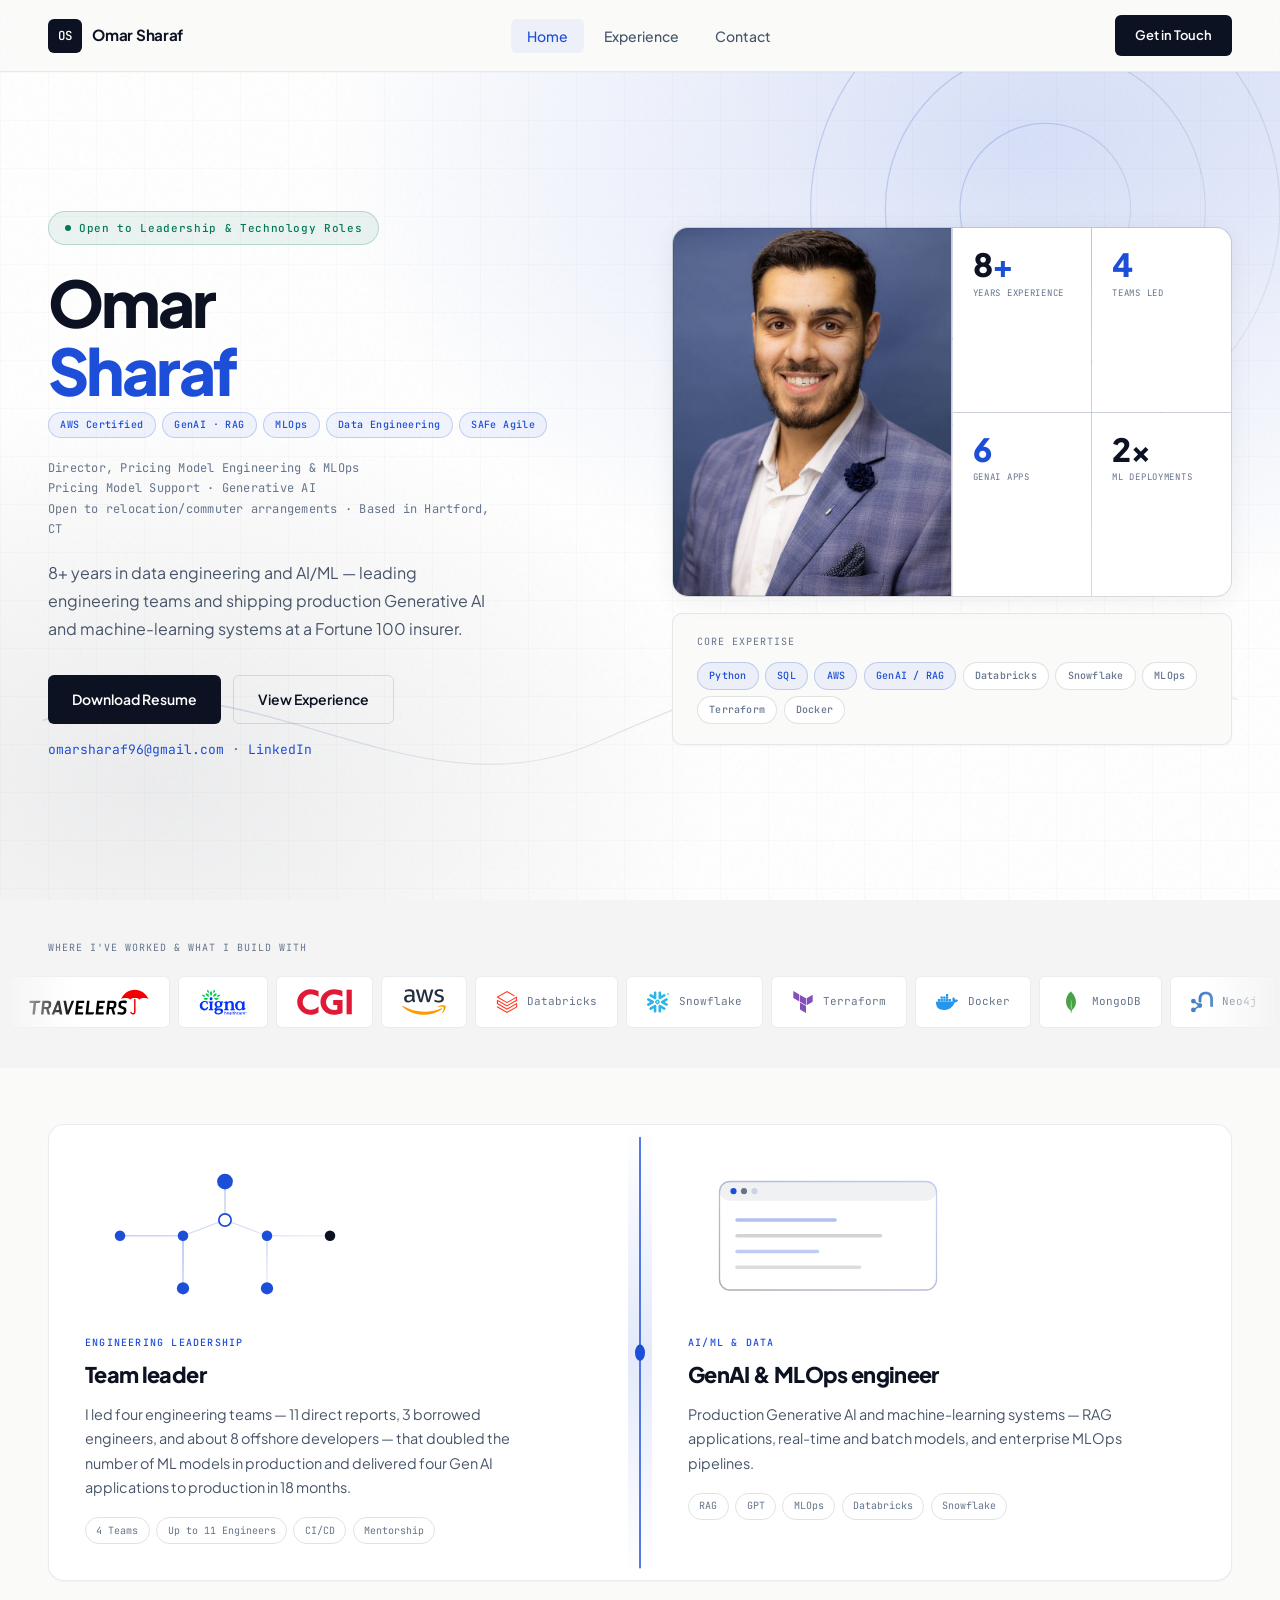
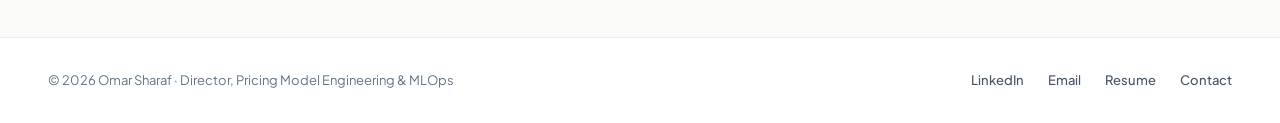
==== index.html @ 2c504b5e "Remove Projects page and Contact availability section Drops projects.html, its nav links, the home p" ====
<!DOCTYPE html>
<html lang="en">
<head>
<meta charset="UTF-8">
<meta name="viewport" content="width=device-width, initial-scale=1.0">
<title>Omar Sharaf | Director, Pricing Model Engineering &amp; MLOps</title>
<meta name="description" content="Omar Sharaf — Director of Pricing Model Engineering &amp; MLOps at a Fortune 100 insurer, taking actuarial and data science models into governed production, plus Generative AI.">
<meta name="author" content="Omar Sharaf">
<meta name="robots" content="index, follow">
<link rel="canonical" href="https://omarsharaf.com/">
<meta property="og:type" content="website">
<meta property="og:url" content="https://omarsharaf.com/">
<meta property="og:title" content="Omar Sharaf | Director, Pricing Model Engineering &amp; MLOps">
<meta property="og:description" content="Years in data engineering and AI/ML — leading teams and shipping production Generative AI and ML systems at a Fortune 100 insurer.">
<meta property="og:image" content="https://omarsharaf.com/assets/headshot.jpg">
<meta property="og:image:alt" content="Omar Sharaf">
<meta name="twitter:card" content="summary_large_image">
<meta name="twitter:image" content="https://omarsharaf.com/assets/headshot.jpg">
<meta name="theme-color" content="#1d4ed8">
<link rel="icon" href="data:image/svg+xml,%3Csvg xmlns=%27http://www.w3.org/2000/svg%27 viewBox=%270 0 64 64%27%3E%3Crect width=%2764%27 height=%2764%27 rx=%2714%27 fill=%27%230c1222%27/%3E%3Ctext x=%2732%27 y=%2742%27 font-family=%27Arial%27 font-size=%2726%27 font-weight=%27700%27 fill=%27white%27 text-anchor=%27middle%27%3EOS%3C/text%3E%3C/svg%3E">
<link rel="stylesheet" href="style.css">
</head>
<body class="home-page">
<a href="#main-content" class="skip-link">Skip to main content</a>

<div class="nav-backdrop" id="nav-backdrop" aria-hidden="true"></div>
<nav id="site-nav">
  <a href="index.html" class="nav-logo">
    <span class="nav-logo-mark">OS</span>
    <span class="nav-logo-text">Omar Sharaf</span>
  </a>
  <div class="nav-drawer" id="nav-drawer" aria-hidden="true">
    <div class="nav-drawer-header">
      <span class="nav-drawer-title">Menu</span>
      <span class="nav-drawer-brand">Omar Sharaf</span>
    </div>
    <ul class="nav-links" id="nav-links">
      <li><a href="index.html">Home</a></li>
      <li><a href="experience.html">Experience</a></li>
      <li><a href="contact.html">Contact</a></li>
    </ul>
    <div class="nav-drawer-footer">
      <a href="contact.html" class="btn btn-dark nav-drawer-cta">Get in Touch</a>
      <span class="nav-drawer-status">Open to leadership &amp; technology roles</span>
    </div>
  </div>
  <div class="nav-actions">
    <a href="contact.html" class="nav-cta">Get in Touch</a>
    <button type="button" class="nav-toggle" id="nav-toggle" aria-label="Open menu" aria-expanded="false" aria-controls="nav-drawer">
      <span></span><span></span><span></span>
    </button>
  </div>
</nav>

<main id="main-content">
<div class="page">

  <section class="hero">
    <svg class="hero-mesh" viewBox="0 0 1200 800" preserveAspectRatio="xMidYMid slice" aria-hidden="true">
      <defs>
        <radialGradient id="meshA" cx="80%" cy="10%" r="55%">
          <stop offset="0%" stop-color="#1d4ed8" stop-opacity="0.16"/>
          <stop offset="100%" stop-color="#1d4ed8" stop-opacity="0"/>
        </radialGradient>
        <radialGradient id="meshB" cx="12%" cy="85%" r="45%">
          <stop offset="0%" stop-color="#0c1222" stop-opacity="0.08"/>
          <stop offset="100%" stop-color="#0c1222" stop-opacity="0"/>
        </radialGradient>
        <linearGradient id="meshStroke" x1="0" y1="0" x2="1" y2="1">
          <stop offset="0%" stop-color="#1d4ed8" stop-opacity="0.22"/>
          <stop offset="100%" stop-color="#0c1222" stop-opacity="0.04"/>
        </linearGradient>
      </defs>
      <rect width="1200" height="800" fill="url(#meshA)"/>
      <rect width="1200" height="800" fill="url(#meshB)"/>
      <g fill="none" stroke="url(#meshStroke)" stroke-width="1.2">
        <ellipse cx="980" cy="140" rx="220" ry="220"/>
        <ellipse cx="980" cy="140" rx="150" ry="150"/>
        <ellipse cx="980" cy="140" rx="80" ry="80"/>
        <path d="M40 620 C 220 540, 380 720, 560 640 S 860 520, 1160 600"/>
      </g>
    </svg>
    <div class="hero-grain" aria-hidden="true"></div>

    <div class="hero-content">
      <div class="status-pill">
        <span class="status-dot" aria-hidden="true"></span>
        Open to Leadership &amp; Technology Roles
      </div>
      <h1>Omar<span class="name-accent">Sharaf</span></h1>
      <div class="hero-certs">
        <span class="cpill">AWS Certified</span>
        <span class="cpill">GenAI · RAG</span>
        <span class="cpill">MLOps</span>
        <span class="cpill">Data Engineering</span>
        <span class="cpill">SAFe Agile</span>
      </div>
      <p class="hero-role">
        Director, Pricing Model Engineering &amp; MLOps<br>
        Pricing Model Support · Generative AI<br>
        Open to relocation/commuter arrangements · Based in Hartford, CT
      </p>
      <p class="hero-bio">
        <span data-years-since="2018-06">8</span>+ years in data engineering and AI/ML — leading engineering teams and shipping production
        Generative AI and machine-learning systems at a Fortune&nbsp;100 insurer.
      </p>
      <div class="hero-actions">
        <a href="assets/Omar-Sharaf-Resume.pdf" class="btn btn-dark" download>Download Resume</a>
        <a href="experience.html" class="btn btn-outline">View Experience</a>
      </div>
      <p class="hero-contact">
        <a href="mailto:omarsharaf96@gmail.com">omarsharaf96@gmail.com</a>
        <span aria-hidden="true">·</span>
        <a href="https://www.linkedin.com/in/omarsharaf96/" target="_blank" rel="noopener">LinkedIn</a>
      </p>
    </div>

    <div class="hero-visual">
      <div class="hero-stats">
        <div class="hero-photo-frame" id="hero-photo-frame">
          <div class="hero-photo">
            <img class="hero-photo-img" src="assets/headshot.jpg" alt="Omar Sharaf" width="900" height="947" fetchpriority="high">
          </div>
        </div>
        <div class="stat-mini-grid">
          <div class="stat-box"><div class="stat-num" data-count="8" data-suffix="+" data-years-since="2018-06">8<span class="plus">+</span></div><div class="stat-label">Years Experience</div></div>
          <div class="stat-box"><div class="stat-num accent" data-count="4">4</div><div class="stat-label">Teams Led</div></div>
          <div class="stat-box"><div class="stat-num accent" data-count="6">6</div><div class="stat-label">GenAI Apps</div></div>
          <div class="stat-box"><div class="stat-num">2×</div><div class="stat-label">ML Deployments</div></div>
        </div>
      </div>
      <div class="expertise-card">
        <div class="label">Core Expertise</div>
        <div class="tags">
          <span class="tag hi">Python</span><span class="tag hi">SQL</span><span class="tag hi">AWS</span>
          <span class="tag hi">GenAI / RAG</span><span class="tag">Databricks</span><span class="tag">Snowflake</span>
          <span class="tag">MLOps</span><span class="tag">Terraform</span><span class="tag">Docker</span>
        </div>
      </div>
    </div>
  </section>

  <section class="alt co-strip-section">
    <div class="co-strip-label">Where I've worked &amp; what I build with</div>
    <div class="co-marquee" aria-label="Companies and technologies">
      <div class="co-marquee-track">
        <div class="co-strip-item"><img class="co-img wide" src="assets/logos/travelers.svg" alt="Travelers" loading="lazy"></div>
        <div class="co-strip-item"><img class="co-img wide" src="assets/logos/cigna.svg" alt="Cigna" loading="lazy"></div>
        <div class="co-strip-item"><img class="co-img wide" src="assets/logos/cgi.svg" alt="CGI" loading="lazy"></div>
        <div class="co-strip-item"><img class="co-img wide" src="assets/logos/aws.svg" alt="AWS" loading="lazy"></div>
        <div class="co-strip-item"><img class="co-img" src="assets/logos/databricks.svg" alt="Databricks" loading="lazy"><span>Databricks</span></div>
        <div class="co-strip-item"><img class="co-img" src="assets/logos/snowflake.svg" alt="Snowflake" loading="lazy"><span>Snowflake</span></div>
        <div class="co-strip-item"><img class="co-img" src="assets/logos/terraform.svg" alt="Terraform" loading="lazy"><span>Terraform</span></div>
        <div class="co-strip-item"><img class="co-img" src="assets/logos/docker.svg" alt="Docker" loading="lazy"><span>Docker</span></div>
        <div class="co-strip-item"><img class="co-img" src="assets/logos/mongodb.svg" alt="MongoDB" loading="lazy"><span>MongoDB</span></div>
        <div class="co-strip-item"><img class="co-img" src="assets/logos/neo4j.svg" alt="Neo4j" loading="lazy"><span>Neo4j</span></div>
        <div class="co-strip-item"><img class="co-img wide" src="assets/logos/tableau.png" alt="Tableau" loading="lazy"></div>
        <div class="co-strip-item"><img class="co-img wide" src="assets/logos/teradata.svg" alt="Teradata Vantage" loading="lazy"></div>
        <div class="co-strip-item"><img class="co-img" src="assets/logos/claude.svg" alt="" loading="lazy"><span>Claude</span></div>
        <div class="co-strip-item"><img class="co-img" src="assets/logos/openai.svg" alt="" loading="lazy"><span>OpenAI</span></div>
        <div class="co-strip-item"><img class="co-img wide" src="assets/logos/uconn.svg" alt="University of Connecticut" loading="lazy"></div>
        <div class="co-strip-item"><img class="co-img wide" src="assets/logos/ccsu.svg" alt="Central Connecticut State University" loading="lazy"></div>
        <div class="co-strip-item" aria-hidden="true"><img class="co-img wide" src="assets/logos/travelers.svg" alt="" loading="lazy"></div>
        <div class="co-strip-item" aria-hidden="true"><img class="co-img wide" src="assets/logos/cigna.svg" alt="" loading="lazy"></div>
        <div class="co-strip-item" aria-hidden="true"><img class="co-img wide" src="assets/logos/cgi.svg" alt="" loading="lazy"></div>
        <div class="co-strip-item" aria-hidden="true"><img class="co-img wide" src="assets/logos/aws.svg" alt="" loading="lazy"></div>
        <div class="co-strip-item" aria-hidden="true"><img class="co-img" src="assets/logos/databricks.svg" alt="" loading="lazy"><span>Databricks</span></div>
        <div class="co-strip-item" aria-hidden="true"><img class="co-img" src="assets/logos/snowflake.svg" alt="" loading="lazy"><span>Snowflake</span></div>
        <div class="co-strip-item" aria-hidden="true"><img class="co-img" src="assets/logos/terraform.svg" alt="" loading="lazy"><span>Terraform</span></div>
        <div class="co-strip-item" aria-hidden="true"><img class="co-img" src="assets/logos/docker.svg" alt="" loading="lazy"><span>Docker</span></div>
        <div class="co-strip-item" aria-hidden="true"><img class="co-img" src="assets/logos/mongodb.svg" alt="" loading="lazy"><span>MongoDB</span></div>
        <div class="co-strip-item" aria-hidden="true"><img class="co-img" src="assets/logos/neo4j.svg" alt="" loading="lazy"><span>Neo4j</span></div>
        <div class="co-strip-item" aria-hidden="true"><img class="co-img wide" src="assets/logos/tableau.png" alt="" loading="lazy"></div>
        <div class="co-strip-item" aria-hidden="true"><img class="co-img wide" src="assets/logos/teradata.svg" alt="" loading="lazy"></div>
        <div class="co-strip-item" aria-hidden="true"><img class="co-img" src="assets/logos/claude.svg" alt="" loading="lazy"><span>Claude</span></div>
        <div class="co-strip-item" aria-hidden="true"><img class="co-img" src="assets/logos/openai.svg" alt="" loading="lazy"><span>OpenAI</span></div>
        <div class="co-strip-item" aria-hidden="true"><img class="co-img wide" src="assets/logos/uconn.svg" alt="" loading="lazy"></div>
        <div class="co-strip-item" aria-hidden="true"><img class="co-img wide" src="assets/logos/ccsu.svg" alt="" loading="lazy"></div>
      </div>
    </div>
  </section>

  <section class="identity-section">
    <div class="identity-split reveal">
      <article class="identity-pane">
        <svg class="identity-art" viewBox="0 0 320 180" aria-hidden="true">
          <defs>
            <linearGradient id="leadGrad" x1="0" y1="0" x2="1" y2="1">
              <stop offset="0%" stop-color="#1d4ed8" stop-opacity="0.45"/>
              <stop offset="100%" stop-color="#1d4ed8" stop-opacity="0.08"/>
            </linearGradient>
          </defs>
          <g fill="none" stroke="url(#leadGrad)" stroke-width="1.5">
            <path class="draw-path" d="M160 28 V72 M40 90 H112 M208 90 H280 M160 72 L112 90 M160 72 L208 90"/>
          </g>
          <circle cx="160" cy="28" r="9" fill="#1d4ed8"/>
          <circle cx="160" cy="72" r="7" fill="#fff" stroke="#1d4ed8" stroke-width="2"/>
          <circle cx="40" cy="90" r="6" fill="#1d4ed8"/>
          <circle cx="112" cy="90" r="6" fill="#1d4ed8"/>
          <circle cx="208" cy="90" r="6" fill="#1d4ed8"/>
          <circle cx="280" cy="90" r="6" fill="#0c1222"/>
          <circle cx="112" cy="150" r="7" fill="#1d4ed8"/>
          <circle cx="208" cy="150" r="7" fill="#1d4ed8"/>
          <g fill="none" stroke="url(#leadGrad)" stroke-width="1.5">
            <path class="draw-path" d="M112 90 V150 M208 90 V150"/>
          </g>
        </svg>
        <div class="identity-eyebrow">Engineering leadership</div>
        <h2 class="identity-title">Team leader</h2>
        <p class="identity-desc">I led four engineering teams — 11 direct reports, 3 borrowed engineers, and about 8 offshore developers — that doubled the number of ML models in production and delivered four Gen AI applications to production in 18 months.</p>
        <div class="identity-chips">
          <span>4 Teams</span><span>Up to 11 Engineers</span><span>CI/CD</span><span>Mentorship</span>
        </div>
      </article>
      <div class="identity-divider" aria-hidden="true">
        <svg viewBox="0 0 24 280" preserveAspectRatio="none">
          <line class="draw-path" x1="12" y1="8" x2="12" y2="272" stroke="#1d4ed8" stroke-width="1.5" stroke-linecap="round"/>
          <circle cx="12" cy="140" r="5" fill="#1d4ed8"/>
        </svg>
      </div>
      <article class="identity-pane">
        <svg class="identity-art" viewBox="0 0 320 180" aria-hidden="true">
          <defs>
            <linearGradient id="engGrad" x1="0" y1="1" x2="1" y2="0">
              <stop offset="0%" stop-color="#0c1222" stop-opacity="0.35"/>
              <stop offset="100%" stop-color="#1d4ed8" stop-opacity="0.25"/>
            </linearGradient>
          </defs>
          <rect x="36" y="28" width="248" height="124" rx="12" fill="#fff" stroke="url(#engGrad)" stroke-width="1.5"/>
          <rect x="36" y="28" width="248" height="22" rx="12" fill="rgba(12,18,34,0.06)"/>
          <circle cx="52" cy="39" r="3.5" fill="#1d4ed8"/>
          <circle cx="64" cy="39" r="3.5" fill="#64748b"/>
          <circle cx="76" cy="39" r="3.5" fill="#cbd5e1"/>
          <g class="code-lines" stroke-linecap="round">
            <line x1="56" y1="72" x2="168" y2="72" stroke="#1d4ed8" stroke-width="4" opacity="0.35"/>
            <line x1="56" y1="90" x2="220" y2="90" stroke="#0c1222" stroke-width="4" opacity="0.18"/>
            <line x1="56" y1="108" x2="148" y2="108" stroke="#1d4ed8" stroke-width="4" opacity="0.28"/>
            <line x1="56" y1="126" x2="196" y2="126" stroke="#0c1222" stroke-width="4" opacity="0.14"/>
          </g>
        </svg>
        <div class="identity-eyebrow">AI/ML &amp; data</div>
        <h2 class="identity-title">GenAI &amp; MLOps engineer</h2>
        <p class="identity-desc">Production Generative AI and machine-learning systems — RAG applications, real-time and batch models, and enterprise MLOps pipelines.</p>
        <div class="identity-chips">
          <span>RAG</span><span>GPT</span><span>MLOps</span><span>Databricks</span><span>Snowflake</span>
        </div>
      </article>
    </div>
  </section>

</div>
</main>

<footer>
  <div class="foot-copy">© 2026 Omar Sharaf · Director, Pricing Model Engineering &amp; MLOps</div>
  <div class="foot-links">
    <a href="https://www.linkedin.com/in/omarsharaf96/" target="_blank" rel="noopener">LinkedIn</a>
    <a href="mailto:omarsharaf96@gmail.com">Email</a>
    <a href="assets/Omar-Sharaf-Resume.pdf" download>Resume</a>
    <a href="contact.html">Contact</a>
  </div>
</footer>
<script src="app.js"></script>
</body>
</html>
---- style.css ----
@import url('https://fonts.googleapis.com/css2?family=Plus+Jakarta+Sans:ital,wght@0,400;0,500;0,600;0,700;0,800;1,400&family=JetBrains+Mono:wght@400;500&display=swap');

*, *::before, *::after { margin: 0; padding: 0; box-sizing: border-box; }

:root {
  --bg: #fafaf9;
  --bg-elevated: #ffffff;
  --surface: #f4f4f5;
  --surface-hover: #ececee;
  --accent: #0c1222;
  --accent-soft: #1e293b;
  --brand: #1d4ed8;
  --brand-hover: #1e40af;
  --brand-light: rgba(29, 78, 216, 0.06);
  --brand-border: rgba(29, 78, 216, 0.22);
  --green: #047857;
  --green-light: rgba(4, 120, 87, 0.08);
  --green-border: rgba(4, 120, 87, 0.22);
  --text: #0c1222;
  --text-secondary: #475569;
  --text-muted: #64748b;
  --border: rgba(12, 18, 34, 0.08);
  --border-strong: rgba(12, 18, 34, 0.12);
  --shadow-sm: 0 1px 2px rgba(12, 18, 34, 0.04);
  --shadow-md: 0 4px 24px rgba(12, 18, 34, 0.06);
  --shadow-lg: 0 12px 48px rgba(12, 18, 34, 0.08);
  --radius-sm: 6px;
  --radius-md: 10px;
  --radius-lg: 16px;
  --radius-xl: 24px;
  --nav-h: 72px;
  --container: min(1200px, 100% - 3rem);
  --F: 'Plus Jakarta Sans', system-ui, sans-serif;
  --M: 'JetBrains Mono', ui-monospace, monospace;
  --ease: cubic-bezier(0.4, 0, 0.2, 1);
}

html { scroll-behavior: smooth; }

body {
  font-family: var(--F);
  background: var(--bg);
  color: var(--text);
  overflow-x: hidden;
  line-height: 1.6;
  -webkit-font-smoothing: antialiased;
}

/* Skip link */
.skip-link {
  position: absolute;
  left: -9999px;
  top: 0;
  z-index: 10000;
  background: var(--brand);
  color: #fff;
  padding: 0.6rem 1.25rem;
  font-family: var(--M);
  font-size: 12px;
  font-weight: 500;
  text-decoration: none;
  border-radius: 0 0 var(--radius-sm) 0;
}
.skip-link:focus { left: 0; }

/* ── Navigation ── */
#site-nav {
  position: fixed;
  top: 0;
  left: 0;
  right: 0;
  z-index: 100;
  display: flex;
  justify-content: space-between;
  align-items: center;
  padding: 0 clamp(1.25rem, 4vw, 3rem);
  height: var(--nav-h);
  background: rgba(250, 250, 249, 0.85);
  backdrop-filter: blur(16px) saturate(180%);
  -webkit-backdrop-filter: blur(16px) saturate(180%);
  border-bottom: 1px solid var(--border);
  transition: box-shadow 0.3s var(--ease), background 0.3s var(--ease);
}
#site-nav.scrolled {
  background: rgba(255, 255, 255, 0.95);
  box-shadow: var(--shadow-sm);
}

.nav-logo {
  display: flex;
  align-items: center;
  gap: 0.65rem;
  text-decoration: none;
  color: var(--text);
}
.nav-logo-mark {
  width: 34px;
  height: 34px;
  border-radius: var(--radius-sm);
  background: var(--accent);
  color: #fff;
  display: grid;
  place-items: center;
  font-family: var(--M);
  font-size: 0.78rem;
  font-weight: 500;
  letter-spacing: -0.02em;
  flex-shrink: 0;
}
.nav-logo-text {
  font-weight: 700;
  font-size: 0.95rem;
  letter-spacing: -0.02em;
}

.nav-links {
  display: flex;
  gap: 0.25rem;
  list-style: none;
  align-items: center;
}
.nav-links a {
  font-size: 0.875rem;
  font-weight: 500;
  color: var(--text-secondary);
  text-decoration: none;
  padding: 0.5rem 1rem;
  border-radius: var(--radius-sm);
  transition: color 0.2s, background 0.2s;
}
.nav-links a:hover {
  color: var(--text);
  background: var(--surface);
}
.nav-links a.active {
  color: var(--brand);
  background: var(--brand-light);
}

.nav-actions { display: flex; align-items: center; gap: 0.75rem; }

.nav-cta {
  font-size: 0.8125rem;
  font-weight: 600;
  color: #fff;
  background: var(--accent);
  padding: 0.625rem 1.25rem;
  text-decoration: none;
  border-radius: var(--radius-sm);
  transition: background 0.2s, transform 0.2s;
  white-space: nowrap;
}
.nav-cta:hover { background: var(--brand); transform: translateY(-1px); }

.nav-toggle {
  display: none;
  flex-direction: column;
  justify-content: center;
  gap: 5px;
  width: 40px;
  height: 40px;
  padding: 8px;
  background: transparent;
  border: 1px solid var(--border-strong);
  border-radius: var(--radius-sm);
  cursor: pointer;
}
.nav-toggle span {
  display: block;
  height: 2px;
  background: var(--text);
  border-radius: 1px;
  transition: transform 0.25s, opacity 0.25s;
}
.nav-toggle[aria-expanded="true"] span:nth-child(1) { transform: translateY(7px) rotate(45deg); }
.nav-toggle[aria-expanded="true"] span:nth-child(2) { opacity: 0; }
.nav-toggle[aria-expanded="true"] span:nth-child(3) { transform: translateY(-7px) rotate(-45deg); }

.nav-backdrop { display: none; }
.nav-drawer-header, .nav-drawer-footer { display: none; }

@media (max-width: 900px) {
  #site-nav { z-index: 201; }
  .nav-toggle { display: flex; position: relative; z-index: 202; }
  .nav-toggle[aria-expanded="true"] { background: var(--brand-light); border-color: var(--brand-border); }
  .nav-cta { display: none; }

  .nav-backdrop {
    display: block;
    position: fixed;
    inset: 0;
    z-index: 198;
    background: rgba(12, 18, 34, 0.5);
    backdrop-filter: blur(4px);
    -webkit-backdrop-filter: blur(4px);
    opacity: 0;
    pointer-events: none;
    transition: opacity 0.35s var(--ease);
  }
  .nav-backdrop.open { opacity: 1; pointer-events: auto; }

  .nav-drawer {
    position: fixed;
    top: var(--nav-h);
    right: 0;
    z-index: 200;
    width: min(20rem, 88vw);
    height: calc(100dvh - var(--nav-h));
    height: calc(100vh - var(--nav-h));
    background: var(--bg-elevated);
    border-left: 1px solid var(--border);
    box-shadow: -12px 0 48px rgba(12, 18, 34, 0.12);
    display: flex;
    flex-direction: column;
    transform: translateX(100%);
    transition: transform 0.38s var(--ease);
    overflow: hidden;
  }
  .nav-drawer.open { transform: translateX(0); }

  .nav-drawer-header {
    display: flex;
    align-items: center;
    justify-content: space-between;
    padding: 1.25rem 1.25rem 0.75rem;
    flex-shrink: 0;
  }
  .nav-drawer-title {
    font-family: var(--M);
    font-size: 0.625rem;
    font-weight: 500;
    color: var(--text-muted);
    letter-spacing: 0.12em;
    text-transform: uppercase;
  }
  .nav-drawer-brand { font-size: 0.8125rem; font-weight: 700; color: var(--text); letter-spacing: -0.02em; }

  .nav-links {
    flex: 1;
    flex-direction: column;
    align-items: stretch;
    gap: 0.35rem;
    padding: 0.5rem 1rem 1rem;
    overflow-y: auto;
  }
  .nav-links a {
    display: flex;
    align-items: center;
    justify-content: space-between;
    padding: 1rem 1.125rem;
    font-size: 1.0625rem;
    font-weight: 600;
    border-radius: var(--radius-md);
    border: 1px solid transparent;
  }
  .nav-links a::after { content: '→'; font-size: 0.875rem; color: var(--brand); opacity: 0; transform: translateX(-6px); transition: opacity 0.2s, transform 0.2s var(--ease); }
  .nav-links a:hover::after, .nav-links a:focus-visible::after { opacity: 1; transform: translateX(0); }
  .nav-links a.active { color: var(--brand); background: var(--brand-light); border-color: var(--brand-border); }
  .nav-links a.active::after { opacity: 1; transform: translateX(0); }

  .nav-drawer-footer {
    display: flex;
    flex-direction: column;
    gap: 0.75rem;
    padding: 1.25rem;
    border-top: 1px solid var(--border);
    background: var(--surface);
    flex-shrink: 0;
  }
  .nav-drawer-cta { width: 100%; justify-content: center; padding: 0.9rem 1.25rem; font-size: 0.9375rem; }
  .nav-drawer-status { font-family: var(--M); font-size: 0.625rem; color: var(--green); text-align: center; letter-spacing: 0.04em; line-height: 1.5; }
  .nav-drawer-status::before {
    content: '';
    display: inline-block;
    width: 6px; height: 6px; border-radius: 50%;
    background: var(--green);
    margin-right: 0.4rem;
    vertical-align: middle;
    animation: pulse 2s ease-in-out infinite;
  }

  body.nav-open { overflow: hidden; }
}

@media (min-width: 901px) {
  .nav-drawer { display: flex; align-items: center; flex: 1; justify-content: center; }
  .nav-drawer-footer, .nav-drawer-header { display: none !important; }
}

/* ── Layout ── */
.page { padding-top: var(--nav-h); }
.container { width: var(--container); margin-inline: auto; }

section { padding: clamp(3.5rem, 8vw, 6rem) clamp(1.25rem, 4vw, 3rem); }
section.alt { background: var(--surface); }

/* Page hero (inner pages) */
.page-hero {
  padding: clamp(2.5rem, 6vw, 4rem) clamp(1.25rem, 4vw, 3rem) clamp(2rem, 4vw, 3rem);
  border-bottom: 1px solid var(--border);
  background: linear-gradient(180deg, var(--bg-elevated) 0%, var(--bg) 100%);
}
.page-hero .eyebrow {
  font-family: var(--M);
  font-size: 0.6875rem;
  font-weight: 500;
  color: var(--brand);
  letter-spacing: 0.12em;
  text-transform: uppercase;
  margin-bottom: 0.75rem;
}
.page-hero h1 {
  font-size: clamp(2rem, 4.5vw, 3.25rem);
  font-weight: 800;
  letter-spacing: -0.03em;
  line-height: 1.1;
}
.page-hero h1 .accent { color: var(--brand); }
.page-hero-desc {
  font-size: 1.0625rem;
  color: var(--text-secondary);
  line-height: 1.7;
  max-width: 36rem;
  margin-top: 1rem;
}

/* Section headers */
.sec-head { display: flex; align-items: center; gap: 1.25rem; margin-bottom: 1rem; }
.sec-tag {
  font-family: var(--M);
  font-size: 0.6875rem;
  font-weight: 500;
  color: var(--brand);
  letter-spacing: 0.1em;
  text-transform: uppercase;
  white-space: nowrap;
}
.sec-line {
  flex: 1;
  height: 1px;
  background: var(--border-strong);
  transform-origin: left center;
  transform: scaleX(0.15);
  transition: transform 0.8s var(--ease);
}
.reveal.visible .sec-line { transform: scaleX(1); }
.sec-title {
  font-size: clamp(1.75rem, 3.5vw, 2.5rem);
  font-weight: 800;
  letter-spacing: -0.03em;
  line-height: 1.15;
  margin-bottom: 2rem;
  color: var(--text);
}
.sec-title .pop { color: var(--brand); }

/* ── Hero (home) ── */
.hero {
  min-height: calc(100vh - var(--nav-h));
  display: grid;
  grid-template-columns: 1fr 1fr;
  align-items: center;
  gap: clamp(2rem, 5vw, 4rem);
  padding: clamp(2.5rem, 6vw, 5rem) clamp(1.25rem, 4vw, 3rem);
  position: relative;
  overflow: hidden;
  background: var(--bg-elevated);
}
.hero::before {
  content: '';
  position: absolute;
  inset: 0;
  background:
    radial-gradient(ellipse 80% 60% at 100% 0%, rgba(29, 78, 216, 0.05) 0%, transparent 55%),
    linear-gradient(rgba(12, 18, 34, 0.02) 1px, transparent 1px),
    linear-gradient(90deg, rgba(12, 18, 34, 0.02) 1px, transparent 1px);
  background-size: auto, 48px 48px, 48px 48px;
  pointer-events: none;
}
.hero-content { position: relative; z-index: 1; }
.hero-visual { position: relative; z-index: 1; }

.status-pill {
  display: inline-flex;
  align-items: center;
  gap: 0.5rem;
  font-family: var(--M);
  font-size: 0.6875rem;
  font-weight: 500;
  color: var(--green);
  border: 1px solid var(--green-border);
  padding: 0.45rem 1rem;
  letter-spacing: 0.06em;
  margin-bottom: 1.5rem;
  background: var(--green-light);
  border-radius: 100px;
  animation: fadeUp 0.7s ease forwards;
}
.status-dot { width: 6px; height: 6px; border-radius: 50%; background: var(--green); animation: pulse 2s ease-in-out infinite; }

.hero h1 {
  font-size: clamp(2.5rem, 5.5vw, 4rem);
  font-weight: 800;
  line-height: 1.05;
  letter-spacing: -0.04em;
  margin-bottom: 0.5rem;
  animation: fadeUp 0.7s 0.08s ease both;
}
.hero h1 .name-accent { display: block; color: var(--brand); }

.hero-certs { display: flex; flex-wrap: wrap; gap: 0.4rem; margin-bottom: 1.25rem; animation: fadeUp 0.7s 0.16s ease both; }
.hero-role {
  font-family: var(--M);
  font-size: 0.75rem;
  color: var(--text-muted);
  letter-spacing: 0.02em;
  margin-bottom: 1.25rem;
  line-height: 1.7;
  max-width: 28rem;
  animation: fadeUp 0.7s 0.22s ease both;
}
.hero-bio {
  font-size: 1rem;
  color: var(--text-secondary);
  line-height: 1.75;
  max-width: 28rem;
  margin-bottom: 2rem;
  animation: fadeUp 0.7s 0.28s ease both;
}
.hero-contact { margin: 1rem 0 0; font-family: var(--M); font-size: 0.8125rem; color: var(--text-muted); display: flex; flex-wrap: wrap; gap: 0.5rem; animation: fadeUp 0.7s 0.4s ease both; }
.hero-contact a { color: var(--brand); text-decoration: none; }
.hero-contact a:hover { text-decoration: underline; }
.hero-actions { display: flex; flex-wrap: wrap; gap: 0.75rem; animation: fadeUp 0.7s 0.34s ease both; }

/* Stats grid */
.hero-stats {
  display: grid;
  grid-template-columns: 1fr 1fr;
  gap: 1px;
  background: var(--border);
  border: 1px solid var(--border);
  border-radius: var(--radius-lg);
  overflow: hidden;
  box-shadow: var(--shadow-md);
  animation: fadeUp 0.7s 0.2s ease both;
}
.hero-photo { flex: 1; min-height: 23rem; overflow: hidden; background: var(--surface); border-right: 1px solid var(--border); }
.hero-photo-frame { position: relative; isolation: isolate; display: flex; }
.hero-photo-frame::after {
  content: '';
  position: absolute;
  inset: 0;
  pointer-events: none;
  box-shadow: inset 0 0 0 1px rgba(29, 78, 216, 0.18);
  background: radial-gradient(180px circle at var(--mx, 70%) var(--my, 30%), rgba(29, 78, 216, 0.16), transparent 55%);
  mix-blend-mode: multiply;
  opacity: 0.85;
}
.hero-photo { position: relative; }
.hero-photo-img { position: absolute; inset: 0; width: 100%; height: 100%; object-fit: cover; object-position: 50% 12%; display: block; }
.hero-photo-fallback {
  display: flex;
  width: 100%;
  height: 100%;
  flex-direction: column;
  align-items: center;
  justify-content: center;
  gap: 0.5rem;
  background: var(--surface);
  color: var(--text-muted);
  font-family: var(--M);
  font-size: 0.625rem;
}
.hero-photo-fallback .fallback-mark {
  width: 64px; height: 64px;
  border-radius: var(--radius-md);
  background: var(--accent);
  color: #fff;
  display: grid;
  place-items: center;
  font-family: var(--M);
  font-weight: 500;
  font-size: 1.25rem;
}
.stat-mini-grid { display: grid; grid-template-columns: 1fr 1fr; gap: 1px; background: var(--border); }
.stat-box { background: var(--bg-elevated); padding: 1.25rem; }
.stat-num { font-size: 2rem; font-weight: 800; line-height: 1; letter-spacing: -0.03em; }
.stat-num .plus { color: var(--brand); }
.stat-num.accent { color: var(--brand); }
.stat-label {
  font-family: var(--M);
  font-size: 0.5625rem;
  color: var(--text-muted);
  letter-spacing: 0.08em;
  text-transform: uppercase;
  margin-top: 0.35rem;
}

.expertise-card {
  border: 1px solid var(--border);
  padding: 1.25rem 1.5rem;
  background: var(--bg);
  border-radius: var(--radius-md);
  margin-top: 1rem;
  box-shadow: var(--shadow-sm);
}
.expertise-card .label {
  font-family: var(--M);
  font-size: 0.625rem;
  color: var(--text-muted);
  letter-spacing: 0.1em;
  text-transform: uppercase;
  margin-bottom: 0.75rem;
}

.hero-mesh { position: absolute; inset: 0; width: 100%; height: 100%; pointer-events: none; z-index: 0; }
.hero-grain {
  position: absolute;
  inset: 0;
  pointer-events: none;
  z-index: 0;
  opacity: 0.045;
  background-image: url("data:image/svg+xml,%3Csvg viewBox='0 0 256 256' xmlns='http://www.w3.org/2000/svg'%3E%3Cfilter id='n'%3E%3CfeTurbulence type='fractalNoise' baseFrequency='0.8' numOctaves='4' stitchTiles='stitch'/%3E%3C/filter%3E%3Crect width='100%25' height='100%25' filter='url(%23n)'/%3E%3C/svg%3E");
}

/* Company strip */
.co-strip-section { padding: 2.5rem 0; overflow: hidden; }
.co-strip-label {
  font-family: var(--M);
  font-size: 0.625rem;
  color: var(--text-muted);
  letter-spacing: 0.1em;
  text-transform: uppercase;
  margin-bottom: 1.25rem;
  padding: 0 clamp(1.25rem, 4vw, 3rem);
}
.co-marquee {
  overflow: hidden;
  mask-image: linear-gradient(90deg, transparent, #000 6%, #000 94%, transparent);
  -webkit-mask-image: linear-gradient(90deg, transparent, #000 6%, #000 94%, transparent);
}
.co-marquee-track {
  display: flex;
  gap: 0.5rem;
  width: max-content;
  animation: marquee 42s linear infinite;
  padding-inline: 0.5rem;
}
.co-marquee:hover .co-marquee-track { animation-play-state: paused; }
.co-strip-item {
  background: var(--bg-elevated);
  padding: 0.75rem 1.25rem;
  display: flex;
  align-items: center;
  gap: 0.6rem;
  border: 1px solid var(--border);
  border-radius: var(--radius-sm);
  transition: border-color 0.2s, box-shadow 0.2s;
  flex-shrink: 0;
}
.co-strip-item:hover { border-color: var(--brand-border); box-shadow: var(--shadow-sm); }
.co-mono {
  width: 22px; height: 22px;
  border-radius: 5px;
  display: grid;
  place-items: center;
  font-family: var(--M);
  font-size: 0.6rem;
  font-weight: 500;
  color: #fff;
  flex-shrink: 0;
}
.co-img { height: 22px; width: auto; max-width: 96px; object-fit: contain; flex-shrink: 0; display: block; }
.co-img.wide { height: 26px; max-width: 120px; }
.co-strip-item span { font-family: var(--M); font-size: 0.6875rem; color: var(--text-muted); white-space: nowrap; }

/* Grids */
.grid-3 { display: grid; grid-template-columns: repeat(3, 1fr); gap: 1.25rem; }

.cell {
  background: var(--bg-elevated);
  padding: 2rem;
  border: 1px solid var(--border);
  border-radius: var(--radius-md);
  transition: box-shadow 0.25s, border-color 0.25s;
}
.cell:hover { box-shadow: var(--shadow-md); border-color: var(--brand-border); }
.cell.alt-bg { background: var(--bg-elevated); }


/* Tags & pills */
.tag {
  font-family: var(--M);
  font-size: 0.625rem;
  font-weight: 500;
  color: var(--text-muted);
  border: 1px solid var(--border-strong);
  padding: 0.3rem 0.7rem;
  letter-spacing: 0.02em;
  background: var(--bg-elevated);
  display: inline-block;
  border-radius: 100px;
}
.tag.hi { color: var(--brand); border-color: var(--brand-border); background: var(--brand-light); }
.tags { display: flex; flex-wrap: wrap; gap: 0.4rem; }

.cpill {
  font-family: var(--M);
  font-size: 0.625rem;
  font-weight: 500;
  color: var(--brand);
  border: 1px solid var(--brand-border);
  padding: 0.25rem 0.7rem;
  letter-spacing: 0.04em;
  background: var(--brand-light);
  display: inline-block;
  border-radius: 100px;
}

/* Buttons */
.btn {
  display: inline-flex;
  align-items: center;
  gap: 0.5rem;
  font-size: 0.875rem;
  font-weight: 600;
  padding: 0.75rem 1.5rem;
  text-decoration: none;
  border-radius: var(--radius-sm);
  transition: all 0.2s var(--ease);
  cursor: pointer;
  border: none;
}
.btn-dark {
  background: var(--accent);
  color: #fff;
  position: relative;
  overflow: hidden;
  z-index: 0;
}
.btn-dark::before {
  content: '';
  position: absolute;
  inset: 0;
  background: var(--brand);
  transform: translateX(-101%);
  transition: transform 0.35s var(--ease);
  z-index: -1;
}
.btn-dark:hover::before { transform: translateX(0); }
.btn-dark:hover { transform: translateY(-1px); box-shadow: var(--shadow-md); }
.btn-outline { border: 1.5px solid var(--border-strong); color: var(--text); background: transparent; }
.btn-outline:hover { border-color: var(--brand); color: var(--brand); background: var(--brand-light); }

/* Timeline */
.timeline { position: relative; max-width: 900px; }
.tl-item {
  display: grid;
  grid-template-columns: 140px 1fr;
  gap: 2rem;
  padding: 2rem 0;
  border-bottom: 1px solid var(--border);
  position: relative;
}
.tl-item:last-child { border-bottom: none; }
.tl-period {
  font-family: var(--M);
  font-size: 0.6875rem;
  font-weight: 500;
  color: var(--text-muted);
  letter-spacing: 0.04em;
  padding-top: 0.25rem;
}
.edu-logo { height: 44px; width: auto; max-width: 140px; object-fit: contain; object-position: left; }
.tl-logo { height: 28px; width: auto; max-width: 110px; object-fit: contain; flex-shrink: 0; }
.tl-role-row { display: flex; align-items: center; gap: 0.75rem; margin-bottom: 0.25rem; }
.tl-role { font-size: 1.0625rem; font-weight: 700; margin: 0; }
.tl-co { font-family: var(--M); font-size: 0.75rem; font-weight: 500; color: var(--brand); margin-bottom: 0.6rem; }
.tl-desc { font-size: 0.875rem; color: var(--text-secondary); line-height: 1.75; max-width: 36rem; }
.tl-bullets { list-style: none; margin-top: 0.75rem; display: flex; flex-direction: column; gap: 0.45rem; }
.tl-bullets li { font-size: 0.8125rem; color: var(--text-secondary); line-height: 1.6; padding-left: 1.25rem; position: relative; }
.tl-bullets li::before {
  content: '';
  position: absolute;
  left: 0;
  top: 0.55em;
  width: 5px; height: 5px;
  border-radius: 50%;
  background: var(--brand);
}

.co-logo {
  width: 40px;
  height: 40px;
  border-radius: var(--radius-sm);
  background: #fff;
  border: 1px solid var(--border);
  display: flex;
  align-items: center;
  justify-content: center;
  overflow: hidden;
  flex-shrink: 0;
  font-family: var(--M);
  font-size: 0.72rem;
  font-weight: 500;
  color: #fff;
}

/* Skills */
.skill-list { margin: 0; border-top: 1px solid var(--border); }
.skill-line { display: grid; grid-template-columns: 11rem 1fr; gap: 1.5rem; padding: 1rem 0; border-bottom: 1px solid var(--border); }
.skill-line dt { font-family: var(--M); font-size: 0.75rem; font-weight: 500; color: var(--text); letter-spacing: 0.04em; }
.skill-line dd { margin: 0; font-size: 0.9375rem; line-height: 1.6; color: var(--text-secondary); }
@media (max-width: 640px) { .skill-line { grid-template-columns: 1fr; gap: 0.25rem; } }

/* Tech stack grid */
.tech-stack-grid { display: grid; grid-template-columns: repeat(auto-fill, minmax(104px, 1fr)); gap: 0.75rem; }
.tech-stack-item {
  background: var(--bg-elevated);
  padding: 1.25rem 1.5rem;
  display: flex;
  flex-direction: column;
  align-items: center;
  gap: 0.5rem;
  min-height: 96px;
  justify-content: center;
  border: 1px solid var(--border);
  border-radius: var(--radius-md);
  transition: box-shadow 0.2s, border-color 0.2s;
}
.tech-stack-item:hover { box-shadow: var(--shadow-sm); border-color: var(--brand-border); }
.tech-logo { height: 34px; width: auto; max-width: 88px; object-fit: contain; display: block; }
.tech-stack-item span { font-family: var(--M); font-size: 0.625rem; color: var(--text-muted); }

/* Education card */
.edu-header { display: flex; align-items: center; gap: 0.75rem; margin-bottom: 1rem; }
.edu-badge {
  font-family: var(--M);
  font-size: 0.625rem;
  font-weight: 500;
  color: var(--brand);
  letter-spacing: 0.08em;
  text-transform: uppercase;
}
.edu-title { font-size: 1rem; font-weight: 700; margin-bottom: 0.35rem; }
.edu-degree { font-size: 0.875rem; color: var(--text-secondary); margin-bottom: 0.35rem; line-height: 1.5; }
.edu-date { font-family: var(--M); font-size: 0.6875rem; color: var(--text-muted); margin-bottom: 0.5rem; }
.edu-skills { font-family: var(--M); font-size: 0.625rem; color: var(--text-muted); }

/* Contact */
.contact-grid { display: grid; grid-template-columns: 1fr 1fr; gap: 4rem; align-items: start; }
.contact-headline { font-size: clamp(2rem, 4vw, 3rem); font-weight: 800; letter-spacing: -0.03em; line-height: 1.1; margin-bottom: 1.25rem; }
.contact-headline .accent { color: var(--brand); }
.contact-intro { font-size: 0.9375rem; color: var(--text-secondary); line-height: 1.8; margin-bottom: 2rem; }
.profile-photo-wrap {
  max-width: 200px;
  aspect-ratio: 1;
  border-radius: var(--radius-md);
  overflow: hidden;
  border: 1px solid var(--border);
  background: var(--surface);
  box-shadow: var(--shadow-sm);
  display: flex;
  align-items: center;
  justify-content: center;
}
.profile-photo-wrap .fallback-mark { font-family: var(--M); font-size: 2.5rem; font-weight: 500; color: var(--text-muted); }

.clink-list { border: 1px solid var(--border); border-radius: var(--radius-md); overflow: hidden; box-shadow: var(--shadow-sm); }
.clink {
  display: flex;
  align-items: center;
  justify-content: space-between;
  padding: 1rem 1.25rem;
  border-bottom: 1px solid var(--border);
  text-decoration: none;
  color: var(--text);
  transition: background 0.2s;
  background: var(--bg-elevated);
}
.clink:last-child { border-bottom: none; }
.clink:hover { background: var(--brand-light); }
.clink-left { display: flex; align-items: center; gap: 1rem; }
.clink-lbl {
  font-family: var(--M);
  font-size: 0.625rem;
  font-weight: 500;
  color: var(--text-muted);
  letter-spacing: 0.08em;
  text-transform: uppercase;
  width: 64px;
}
.clink-val { font-size: 0.875rem; font-weight: 500; }
.clink-arr { font-size: 0.875rem; color: var(--brand); transition: transform 0.2s; }
.clink:hover .clink-arr { transform: translateX(4px); }

.label-upper {
  font-family: var(--M);
  font-size: 0.625rem;
  color: var(--text-muted);
  letter-spacing: 0.1em;
  text-transform: uppercase;
  margin-bottom: 0.75rem;
}

/* Form */
.form-field { display: flex; flex-direction: column; gap: 0.4rem; }
.form-label {
  font-family: var(--M);
  font-size: 0.625rem;
  font-weight: 500;
  color: var(--text-muted);
  letter-spacing: 0.08em;
  text-transform: uppercase;
}
.form-input, .form-textarea {
  background: var(--bg-elevated);
  border: 1px solid var(--border-strong);
  color: var(--text);
  font-family: var(--F);
  font-size: 0.9375rem;
  padding: 0.8rem 1rem;
  outline: none;
  border-radius: var(--radius-sm);
  transition: border-color 0.2s, box-shadow 0.2s;
  resize: none;
  width: 100%;
}
.form-input:focus, .form-textarea:focus { border-color: var(--brand); box-shadow: 0 0 0 3px var(--brand-light); }
.form-input::placeholder, .form-textarea::placeholder { color: var(--text-muted); }
.form-row { display: grid; grid-template-columns: 1fr 1fr; gap: 1rem; }
.contact-form { display: flex; flex-direction: column; gap: 1rem; }
.btn-submit {
  background: var(--accent);
  color: #fff;
  border: none;
  font-family: var(--F);
  font-size: 0.875rem;
  font-weight: 600;
  padding: 0.95rem;
  border-radius: var(--radius-sm);
  cursor: pointer;
  transition: background 0.2s, transform 0.2s;
  width: 100%;
}
.btn-submit:hover { background: var(--brand); transform: translateY(-1px); }
.form-hint { font-family: var(--M); font-size: 0.6875rem; color: var(--text-muted); text-align: center; }

/* Footer */
footer {
  border-top: 1px solid var(--border);
  padding: 2rem clamp(1.25rem, 4vw, 3rem);
  display: flex;
  justify-content: space-between;
  align-items: center;
  background: var(--bg-elevated);
  flex-wrap: wrap;
  gap: 1rem;
}
.foot-copy { font-size: 0.8125rem; color: var(--text-muted); }
.foot-links { display: flex; gap: 1.5rem; flex-wrap: wrap; }
.foot-links a { font-size: 0.8125rem; font-weight: 500; color: var(--text-secondary); text-decoration: none; transition: color 0.2s; }
.foot-links a:hover { color: var(--brand); }

/* Reveal animation */
.reveal { opacity: 0; transform: translateY(20px); transition: opacity 0.6s var(--ease), transform 0.6s var(--ease); }
.reveal.visible { opacity: 1; transform: translateY(0); }

@keyframes fadeUp { from { opacity: 0; transform: translateY(16px); } to { opacity: 1; transform: translateY(0); } }
@keyframes pulse { 0%, 100% { opacity: 1; } 50% { opacity: 0.4; } }

/* Scrollbar */
::-webkit-scrollbar { width: 6px; }
::-webkit-scrollbar-track { background: var(--bg); }
::-webkit-scrollbar-thumb { background: rgba(29, 78, 216, 0.25); border-radius: 3px; }

/* ── Home: identity split, marquee, tilt ── */
.identity-section { padding: clamp(2rem, 5vw, 3.5rem) clamp(1.25rem, 4vw, 3rem); }
.identity-split {
  display: grid;
  grid-template-columns: 1fr auto 1fr;
  gap: 0;
  border: 1px solid var(--border);
  border-radius: var(--radius-lg);
  overflow: hidden;
  background: var(--bg-elevated);
  box-shadow: var(--shadow-sm);
}
.identity-pane { padding: 2rem 2.25rem 2.25rem; transition: opacity 0.35s var(--ease), background 0.35s var(--ease); }
.identity-split:hover .identity-pane:not(:hover) { opacity: 0.48; }
.identity-pane:hover { background: var(--bg); }
.identity-art { width: 100%; max-width: 280px; height: auto; margin-bottom: 1.25rem; display: block; }
.identity-eyebrow {
  font-family: var(--M);
  font-size: 0.625rem;
  font-weight: 500;
  color: var(--brand);
  letter-spacing: 0.12em;
  text-transform: uppercase;
  margin-bottom: 0.45rem;
}
.identity-title { font-size: 1.35rem; font-weight: 800; letter-spacing: -0.03em; margin-bottom: 0.6rem; }
.identity-desc { font-size: 0.9rem; color: var(--text-secondary); line-height: 1.7; margin-bottom: 1.1rem; max-width: 28rem; }
.identity-chips { display: flex; flex-wrap: wrap; gap: 0.4rem; }
.identity-chips span {
  font-family: var(--M);
  font-size: 0.625rem;
  color: var(--text-muted);
  border: 1px solid var(--border-strong);
  padding: 0.28rem 0.65rem;
  border-radius: 100px;
}
.identity-divider {
  width: 24px;
  background: linear-gradient(180deg, transparent, rgba(29, 78, 216, 0.12), transparent);
  display: flex;
  justify-content: center;
}
.identity-divider svg { height: 100%; width: 24px; }
.draw-path { stroke-dasharray: 420; stroke-dashoffset: 420; }
.identity-split.visible .draw-path { animation: drawStroke 1.4s var(--ease) forwards; }
.code-lines line { stroke-dasharray: 180; stroke-dashoffset: 180; }
.identity-split.visible .code-lines line { animation: drawStroke 0.9s var(--ease) forwards; }
.identity-split.visible .code-lines line:nth-child(2) { animation-delay: 0.12s; }
.identity-split.visible .code-lines line:nth-child(3) { animation-delay: 0.22s; }
.identity-split.visible .code-lines line:nth-child(4) { animation-delay: 0.32s; }

@keyframes kenBurns { from { transform: scale(1.02); } to { transform: scale(1.08); } }
@keyframes marquee { from { transform: translateX(0); } to { transform: translateX(-50%); } }
@keyframes drawStroke { to { stroke-dashoffset: 0; } }

/* Responsive */
@media (max-width: 900px) {
  .hero { grid-template-columns: 1fr; min-height: auto; padding-top: 2rem; padding-bottom: 3rem; }
  .hero-photo { min-height: 16rem; }
  .grid-3 { grid-template-columns: 1fr; }
  .contact-grid { grid-template-columns: 1fr; gap: 2.5rem; }
  .tl-item { grid-template-columns: 1fr; gap: 0.5rem; }
  footer { flex-direction: column; text-align: center; justify-content: center; }
  .form-row { grid-template-columns: 1fr; }
  .identity-split { grid-template-columns: 1fr; }
  .identity-divider { width: 100%; height: 1px; background: var(--border); }
  .identity-divider svg { display: none; }
  .identity-split:hover .identity-pane:not(:hover) { opacity: 1; }
}

@media (max-width: 480px) {
  .hero-actions { flex-direction: column; }
  .hero-actions .btn { width: 100%; justify-content: center; }
}

@media (prefers-reduced-motion: reduce) {
  html { scroll-behavior: auto; }
  .co-marquee-track, .status-pill, .hero h1, .hero-certs, .hero-role, .hero-bio, .hero-actions, .hero-stats, .status-dot { animation: none !important; }
  .draw-path, .code-lines line { stroke-dashoffset: 0 !important; animation: none !important; }
  .reveal { opacity: 1; transform: none; transition: none; }
  .sec-line { transform: none; }
}
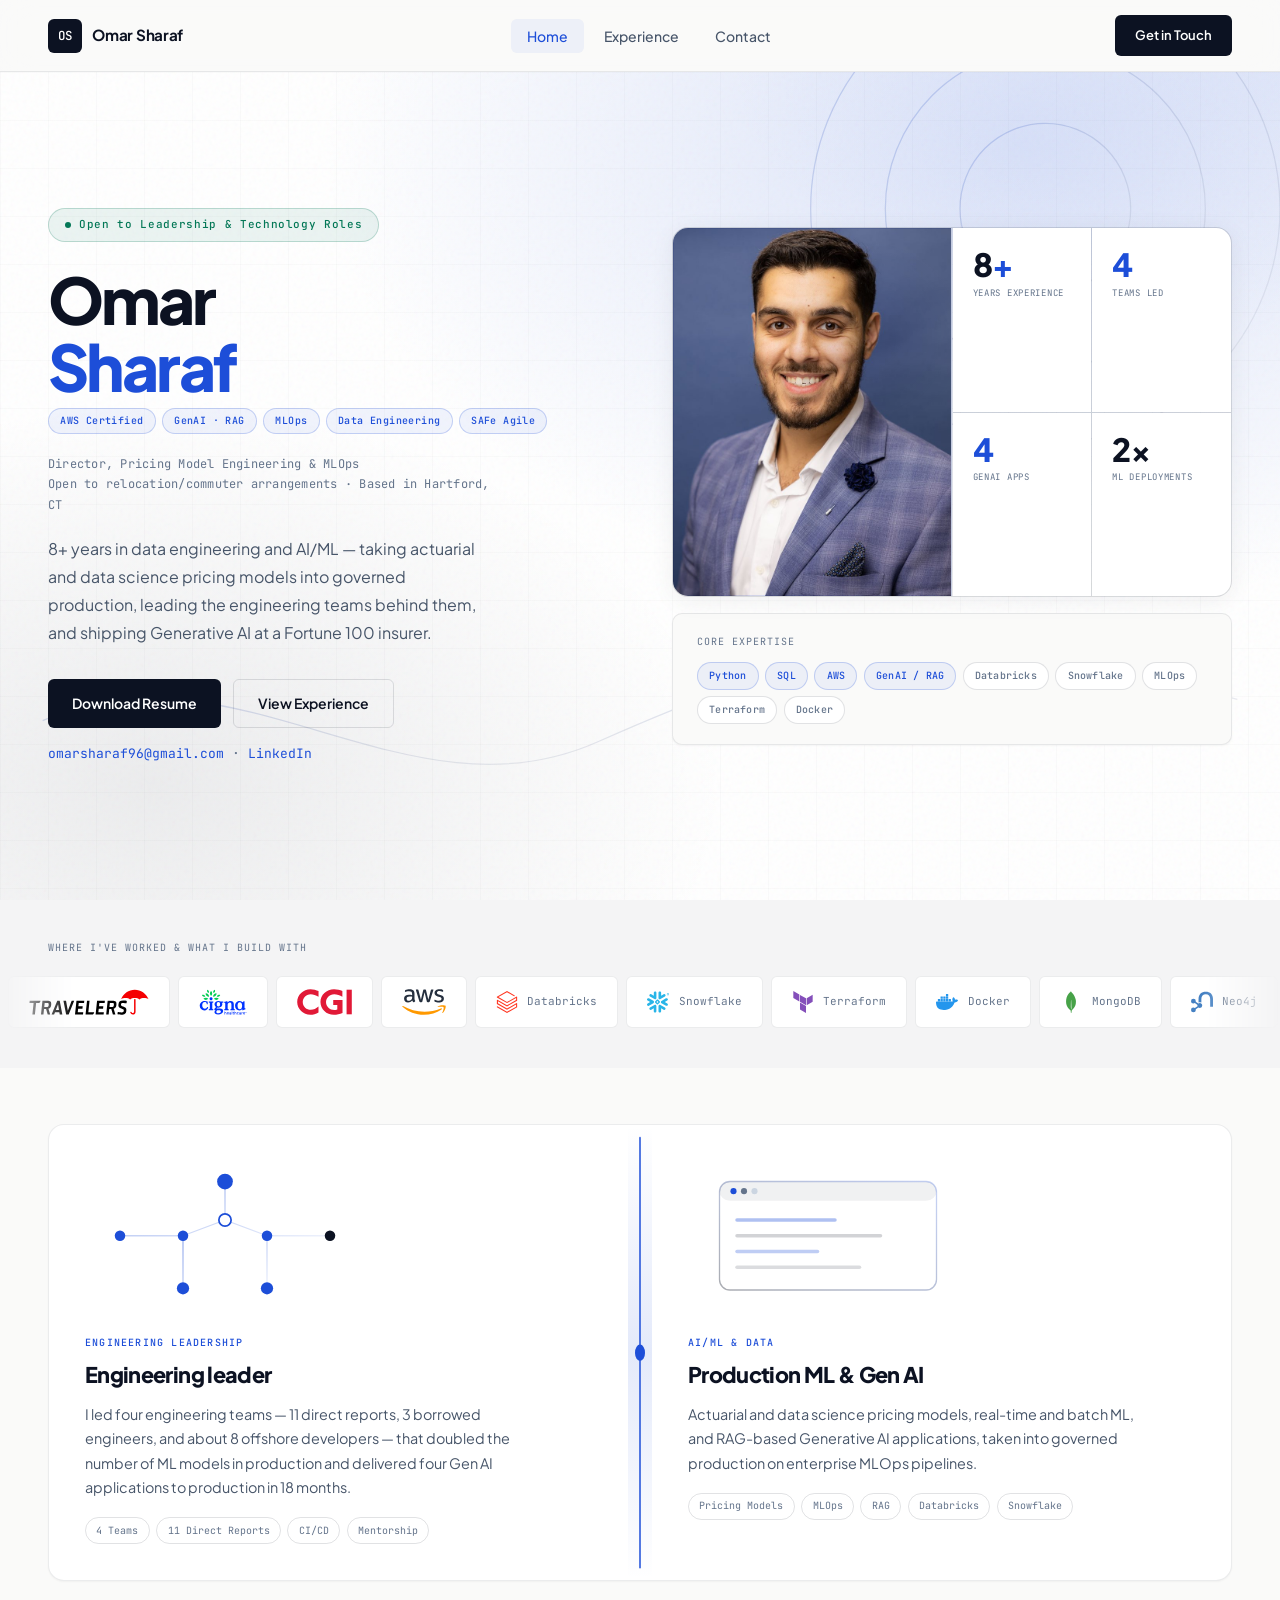
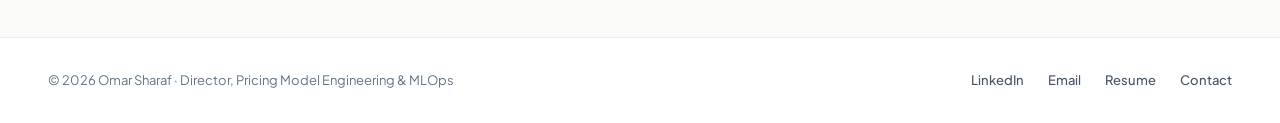
==== commit fb14fefc: "VP-level audit fixes: stale stats, site/resume sync, nav drawer, copy - Home: Gen AI apps stat 6 -> " ====
--- a/index.html
+++ b/index.html
@@ -11,7 +11,7 @@
 <meta property="og:type" content="website">
 <meta property="og:url" content="https://omarsharaf.com/">
 <meta property="og:title" content="Omar Sharaf | Director, Pricing Model Engineering &amp; MLOps">
-<meta property="og:description" content="Years in data engineering and AI/ML — leading teams and shipping production Generative AI and ML systems at a Fortune 100 insurer.">
+<meta property="og:description" content="Data engineering and AI/ML leader taking pricing models into governed production and shipping Generative AI at a Fortune 100 insurer.">
 <meta property="og:image" content="https://omarsharaf.com/assets/headshot.jpg">
 <meta property="og:image:alt" content="Omar Sharaf">
 <meta name="twitter:card" content="summary_large_image">
@@ -29,7 +29,7 @@
     <span class="nav-logo-mark">OS</span>
     <span class="nav-logo-text">Omar Sharaf</span>
   </a>
-  <div class="nav-drawer" id="nav-drawer" aria-hidden="true">
+  <div class="nav-drawer" id="nav-drawer">
     <div class="nav-drawer-header">
       <span class="nav-drawer-title">Menu</span>
       <span class="nav-drawer-brand">Omar Sharaf</span>
@@ -97,12 +97,11 @@
       </div>
       <p class="hero-role">
         Director, Pricing Model Engineering &amp; MLOps<br>
-        Pricing Model Support · Generative AI<br>
         Open to relocation/commuter arrangements · Based in Hartford, CT
       </p>
       <p class="hero-bio">
-        <span data-years-since="2018-06">8</span>+ years in data engineering and AI/ML — leading engineering teams and shipping production
-        Generative AI and machine-learning systems at a Fortune&nbsp;100 insurer.
+        <span data-years-since="2018-06">8</span>+ years in data engineering and AI/ML — taking actuarial and data science pricing models into
+        governed production, leading the engineering teams behind them, and shipping Generative AI at a Fortune&nbsp;100 insurer.
       </p>
       <div class="hero-actions">
         <a href="assets/Omar-Sharaf-Resume.pdf" class="btn btn-dark" download>Download Resume</a>
@@ -125,7 +124,7 @@
         <div class="stat-mini-grid">
           <div class="stat-box"><div class="stat-num" data-count="8" data-suffix="+" data-years-since="2018-06">8<span class="plus">+</span></div><div class="stat-label">Years Experience</div></div>
           <div class="stat-box"><div class="stat-num accent" data-count="4">4</div><div class="stat-label">Teams Led</div></div>
-          <div class="stat-box"><div class="stat-num accent" data-count="6">6</div><div class="stat-label">GenAI Apps</div></div>
+          <div class="stat-box"><div class="stat-num accent" data-count="4">4</div><div class="stat-label">GenAI Apps</div></div>
           <div class="stat-box"><div class="stat-num">2×</div><div class="stat-label">ML Deployments</div></div>
         </div>
       </div>
@@ -206,10 +205,10 @@
           </g>
         </svg>
         <div class="identity-eyebrow">Engineering leadership</div>
-        <h2 class="identity-title">Team leader</h2>
+        <h2 class="identity-title">Engineering leader</h2>
         <p class="identity-desc">I led four engineering teams — 11 direct reports, 3 borrowed engineers, and about 8 offshore developers — that doubled the number of ML models in production and delivered four Gen AI applications to production in 18 months.</p>
         <div class="identity-chips">
-          <span>4 Teams</span><span>Up to 11 Engineers</span><span>CI/CD</span><span>Mentorship</span>
+          <span>4 Teams</span><span>11 Direct Reports</span><span>CI/CD</span><span>Mentorship</span>
         </div>
       </article>
       <div class="identity-divider" aria-hidden="true">
@@ -239,10 +238,10 @@
           </g>
         </svg>
         <div class="identity-eyebrow">AI/ML &amp; data</div>
-        <h2 class="identity-title">GenAI &amp; MLOps engineer</h2>
-        <p class="identity-desc">Production Generative AI and machine-learning systems — RAG applications, real-time and batch models, and enterprise MLOps pipelines.</p>
+        <h2 class="identity-title">Production ML &amp; Gen AI</h2>
+        <p class="identity-desc">Actuarial and data science pricing models, real-time and batch ML, and RAG-based Generative AI applications, taken into governed production on enterprise MLOps pipelines.</p>
         <div class="identity-chips">
-          <span>RAG</span><span>GPT</span><span>MLOps</span><span>Databricks</span><span>Snowflake</span>
+          <span>Pricing Models</span><span>MLOps</span><span>RAG</span><span>Databricks</span><span>Snowflake</span>
         </div>
       </article>
     </div>
--- a/style.css
+++ b/style.css
@@ -213,10 +213,11 @@
     display: flex;
     flex-direction: column;
     transform: translateX(100%);
-    transition: transform 0.38s var(--ease);
+    visibility: hidden; /* closed: no shadow bleed at the edge, links out of tab order and the a11y tree */
+    transition: transform 0.38s var(--ease), visibility 0s linear 0.38s;
     overflow: hidden;
   }
-  .nav-drawer.open { transform: translateX(0); }
+  .nav-drawer.open { transform: translateX(0); visibility: visible; transition: transform 0.38s var(--ease); }
 
   .nav-drawer-header {
     display: flex;
@@ -745,7 +746,6 @@
 .edu-title { font-size: 1rem; font-weight: 700; margin-bottom: 0.35rem; }
 .edu-degree { font-size: 0.875rem; color: var(--text-secondary); margin-bottom: 0.35rem; line-height: 1.5; }
 .edu-date { font-family: var(--M); font-size: 0.6875rem; color: var(--text-muted); margin-bottom: 0.5rem; }
-.edu-skills { font-family: var(--M); font-size: 0.625rem; color: var(--text-muted); }
 
 /* Contact */
 .contact-grid { display: grid; grid-template-columns: 1fr 1fr; gap: 4rem; align-items: start; }
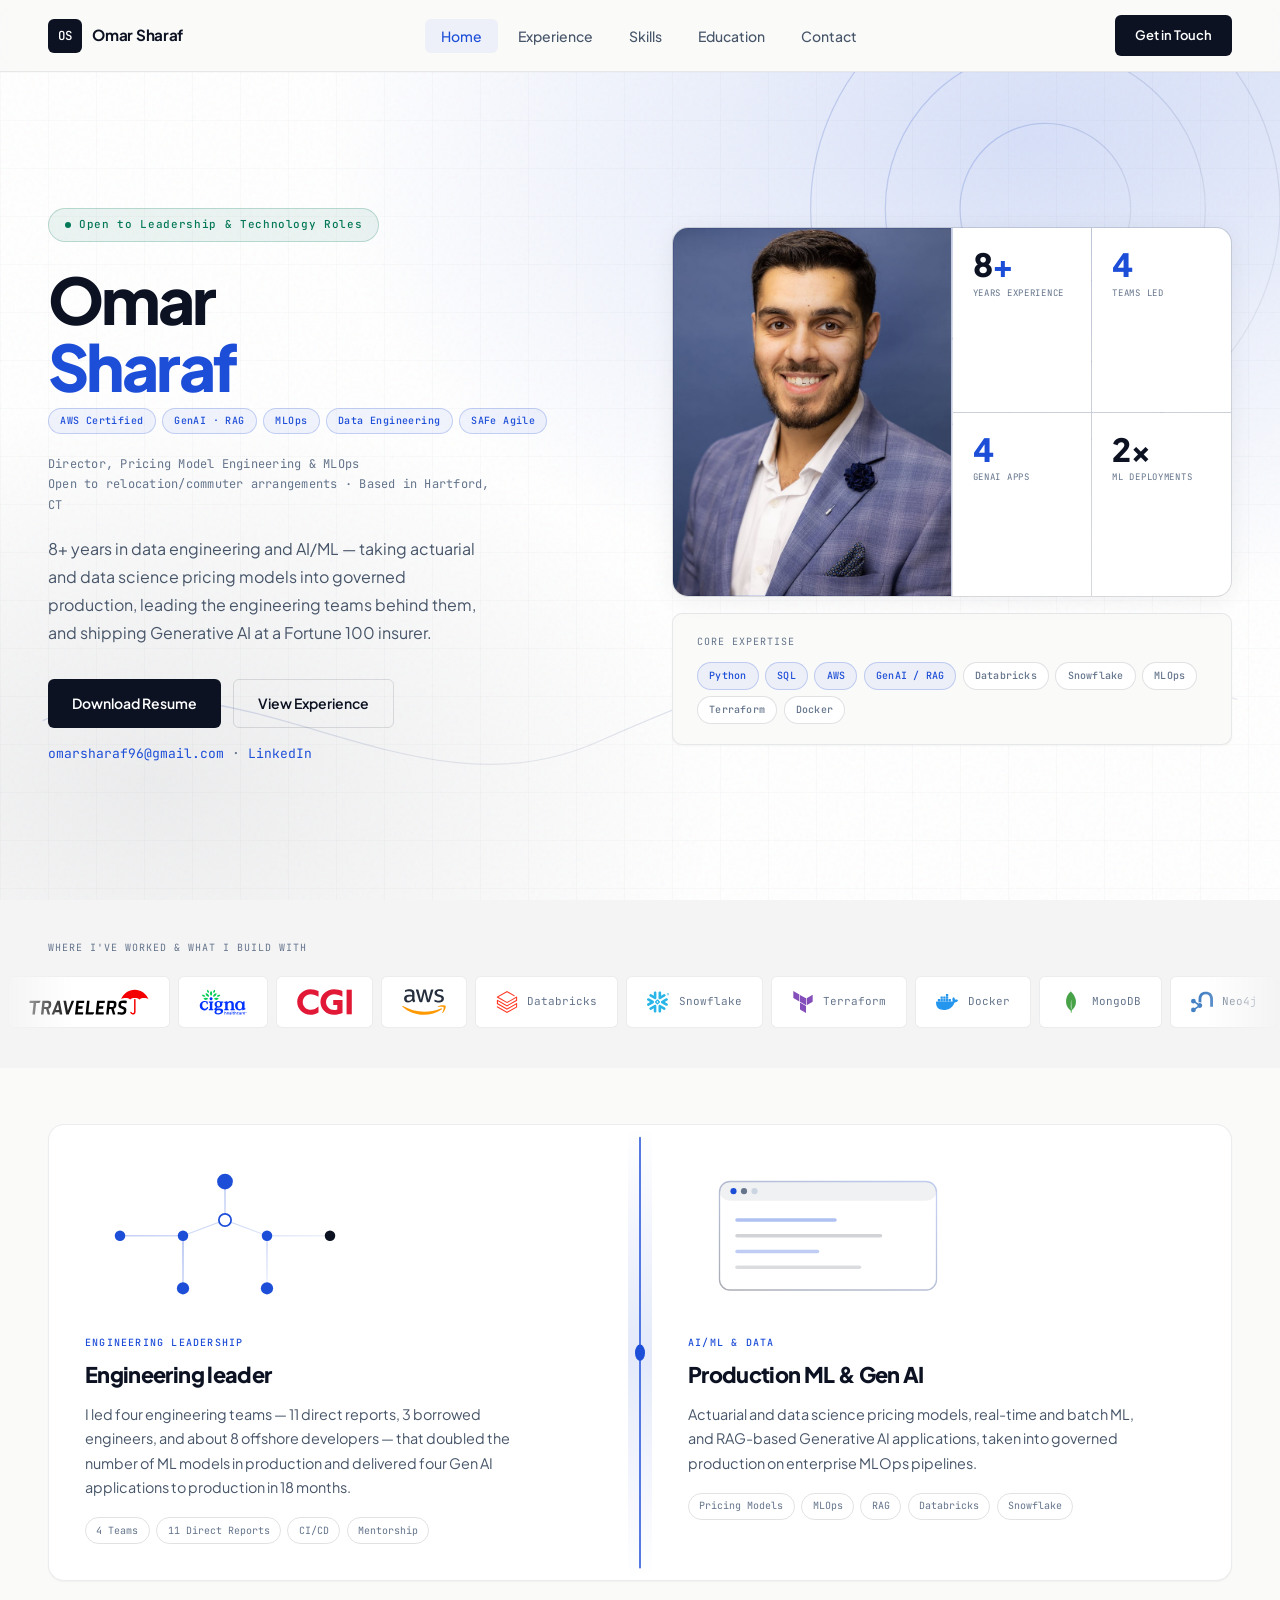
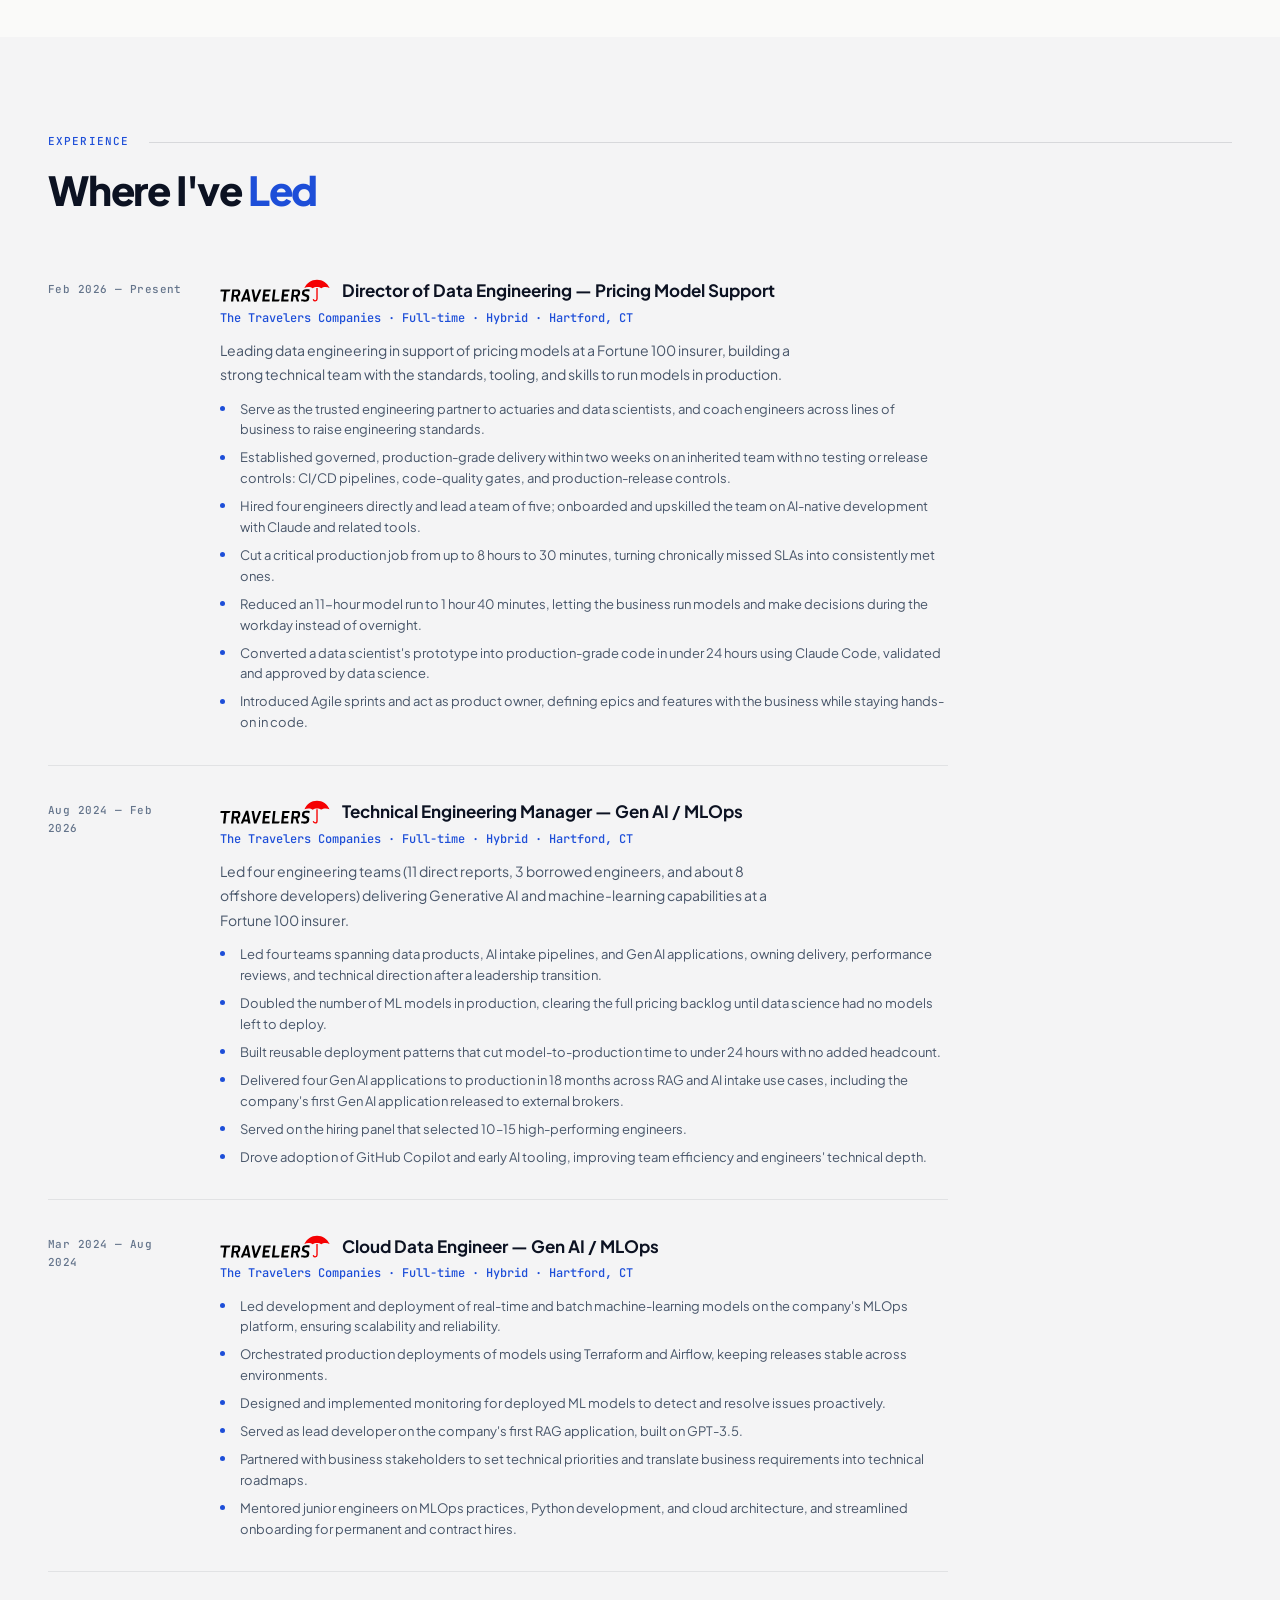
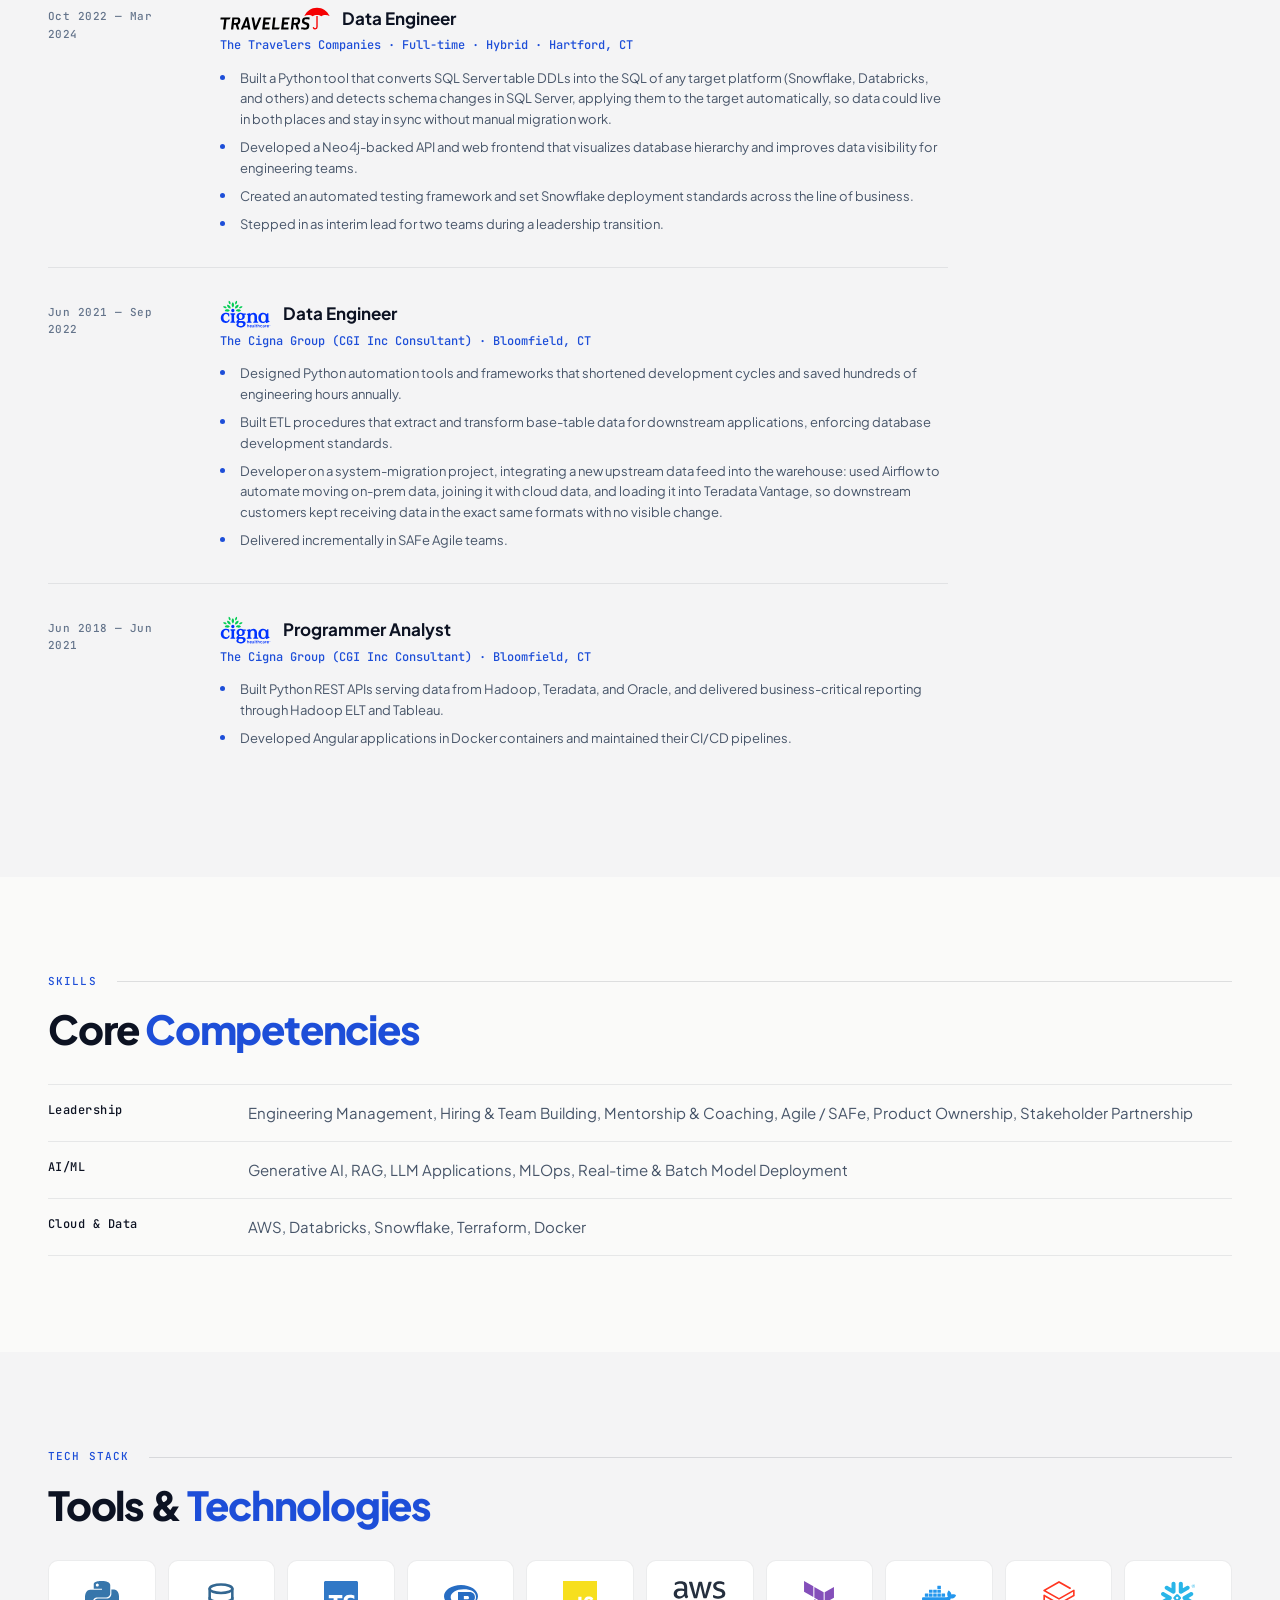
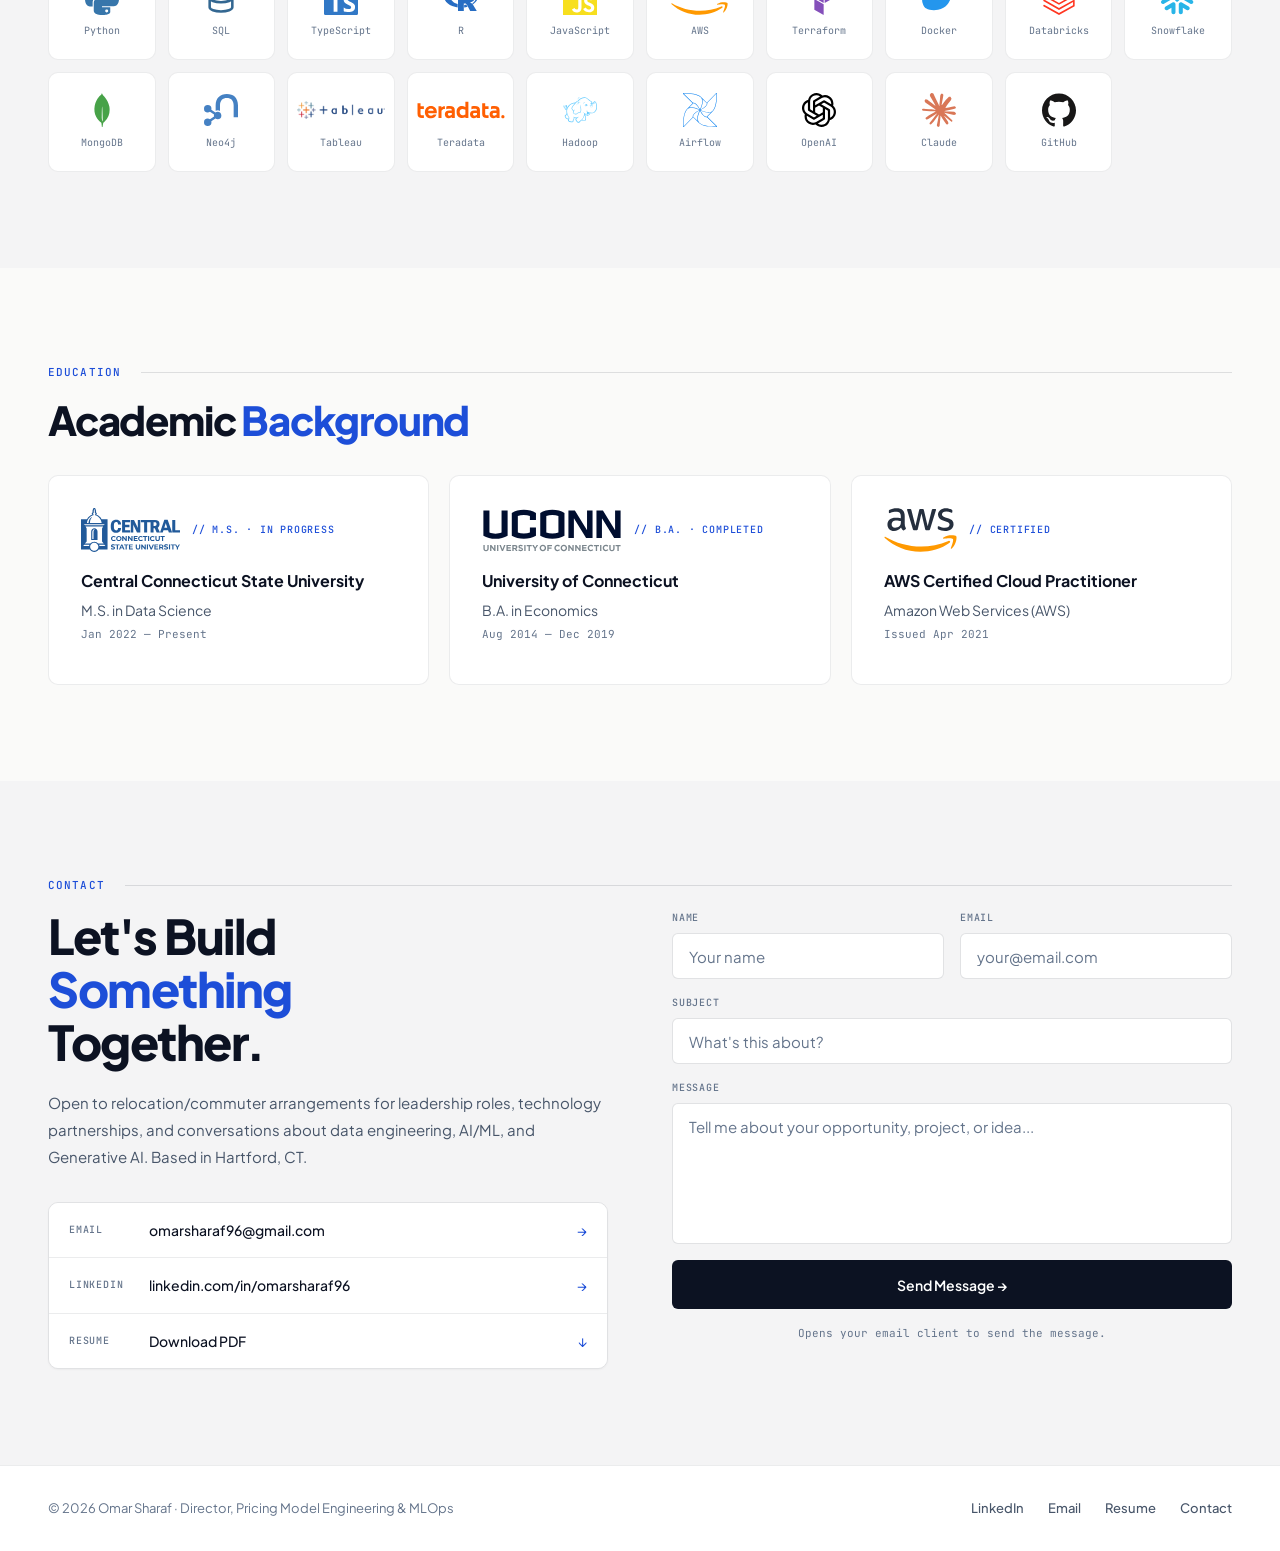
==== commit 7826536b: "Make the site a single scrolling page with in-page tabs Experience, skills, tech stack, education, a" ====
--- a/index.html
+++ b/index.html
@@ -25,7 +25,7 @@
 
 <div class="nav-backdrop" id="nav-backdrop" aria-hidden="true"></div>
 <nav id="site-nav">
-  <a href="index.html" class="nav-logo">
+  <a href="#home" class="nav-logo">
     <span class="nav-logo-mark">OS</span>
     <span class="nav-logo-text">Omar Sharaf</span>
   </a>
@@ -35,17 +35,19 @@
       <span class="nav-drawer-brand">Omar Sharaf</span>
     </div>
     <ul class="nav-links" id="nav-links">
-      <li><a href="index.html">Home</a></li>
-      <li><a href="experience.html">Experience</a></li>
-      <li><a href="contact.html">Contact</a></li>
+      <li><a href="#home">Home</a></li>
+      <li><a href="#experience">Experience</a></li>
+      <li><a href="#skills">Skills</a></li>
+      <li><a href="#education">Education</a></li>
+      <li><a href="#contact">Contact</a></li>
     </ul>
     <div class="nav-drawer-footer">
-      <a href="contact.html" class="btn btn-dark nav-drawer-cta">Get in Touch</a>
+      <a href="#contact" class="btn btn-dark nav-drawer-cta">Get in Touch</a>
       <span class="nav-drawer-status">Open to leadership &amp; technology roles</span>
     </div>
   </div>
   <div class="nav-actions">
-    <a href="contact.html" class="nav-cta">Get in Touch</a>
+    <a href="#contact" class="nav-cta">Get in Touch</a>
     <button type="button" class="nav-toggle" id="nav-toggle" aria-label="Open menu" aria-expanded="false" aria-controls="nav-drawer">
       <span></span><span></span><span></span>
     </button>
@@ -55,7 +57,7 @@
 <main id="main-content">
 <div class="page">
 
-  <section class="hero">
+  <section class="hero" id="home">
     <svg class="hero-mesh" viewBox="0 0 1200 800" preserveAspectRatio="xMidYMid slice" aria-hidden="true">
       <defs>
         <radialGradient id="meshA" cx="80%" cy="10%" r="55%">
@@ -105,7 +107,7 @@
       </p>
       <div class="hero-actions">
         <a href="assets/Omar-Sharaf-Resume.pdf" class="btn btn-dark" download>Download Resume</a>
-        <a href="experience.html" class="btn btn-outline">View Experience</a>
+        <a href="#experience" class="btn btn-outline">View Experience</a>
       </div>
       <p class="hero-contact">
         <a href="mailto:omarsharaf96@gmail.com">omarsharaf96@gmail.com</a>
@@ -247,6 +249,254 @@
     </div>
   </section>
 
+  <!-- EXPERIENCE -->
+  <section class="alt" id="experience">
+    <div class="sec-head reveal"><span class="sec-tag">Experience</span><div class="sec-line"></div></div>
+    <h2 class="sec-title reveal">Where I've <span class="pop">Led</span></h2>
+    <div class="timeline">
+
+      <div class="tl-item reveal">
+        <div class="tl-period">Feb 2026 — Present</div>
+        <div class="tl-body">
+          <div class="tl-role-row">
+            <img class="tl-logo" src="assets/logos/travelers.svg" alt="Travelers">
+            <div class="tl-role" style="margin:0;">Director of Data Engineering — Pricing Model Support</div>
+          </div>
+          <div class="tl-co">The Travelers Companies · Full-time · Hybrid · Hartford, CT</div>
+          <p class="tl-desc">Leading data engineering in support of pricing models at a Fortune 100 insurer, building a strong technical team with the standards, tooling, and skills to run models in production.</p>
+          <ul class="tl-bullets">
+            <li>Serve as the trusted engineering partner to actuaries and data scientists, and coach engineers across lines of business to raise engineering standards.</li>
+            <li>Established governed, production-grade delivery within two weeks on an inherited team with no testing or release controls: CI/CD pipelines, code-quality gates, and production-release controls.</li>
+            <li>Hired four engineers directly and lead a team of five; onboarded and upskilled the team on AI-native development with Claude and related tools.</li>
+            <li>Cut a critical production job from up to 8 hours to 30 minutes, turning chronically missed SLAs into consistently met ones.</li>
+            <li>Reduced an 11-hour model run to 1 hour 40 minutes, letting the business run models and make decisions during the workday instead of overnight.</li>
+            <li>Converted a data scientist&#x27;s prototype into production-grade code in under 24 hours using Claude Code, validated and approved by data science.</li>
+            <li>Introduced Agile sprints and act as product owner, defining epics and features with the business while staying hands-on in code.</li>
+          </ul>
+        </div>
+      </div>
+
+      <div class="tl-item reveal">
+        <div class="tl-period">Aug 2024 — Feb 2026</div>
+        <div class="tl-body">
+          <div class="tl-role-row">
+            <img class="tl-logo" src="assets/logos/travelers.svg" alt="Travelers">
+            <div class="tl-role" style="margin:0;">Technical Engineering Manager — Gen AI / MLOps</div>
+          </div>
+          <div class="tl-co">The Travelers Companies · Full-time · Hybrid · Hartford, CT</div>
+          <p class="tl-desc">Led four engineering teams (11 direct reports, 3 borrowed engineers, and about 8 offshore developers) delivering Generative AI and machine-learning capabilities at a Fortune 100 insurer.</p>
+          <ul class="tl-bullets">
+            <li>Led four teams spanning data products, AI intake pipelines, and Gen AI applications, owning delivery, performance reviews, and technical direction after a leadership transition.</li>
+            <li>Doubled the number of ML models in production, clearing the full pricing backlog until data science had no models left to deploy.</li>
+            <li>Built reusable deployment patterns that cut model-to-production time to under 24 hours with no added headcount.</li>
+            <li>Delivered four Gen AI applications to production in 18 months across RAG and AI intake use cases, including the company&#x27;s first Gen AI application released to external brokers.</li>
+            <li>Served on the hiring panel that selected 10–15 high-performing engineers.</li>
+            <li>Drove adoption of GitHub Copilot and early AI tooling, improving team efficiency and engineers&#x27; technical depth.</li>
+          </ul>
+        </div>
+      </div>
+
+      <div class="tl-item reveal">
+        <div class="tl-period">Mar 2024 — Aug 2024</div>
+        <div class="tl-body">
+          <div class="tl-role-row">
+            <img class="tl-logo" src="assets/logos/travelers.svg" alt="Travelers">
+            <div class="tl-role" style="margin:0;">Cloud Data Engineer — Gen AI / MLOps</div>
+          </div>
+          <div class="tl-co">The Travelers Companies · Full-time · Hybrid · Hartford, CT</div>
+          <ul class="tl-bullets">
+            <li>Led development and deployment of real-time and batch machine-learning models on the company&#x27;s MLOps platform, ensuring scalability and reliability.</li>
+            <li>Orchestrated production deployments of models using Terraform and Airflow, keeping releases stable across environments.</li>
+            <li>Designed and implemented monitoring for deployed ML models to detect and resolve issues proactively.</li>
+            <li>Served as lead developer on the company&#x27;s first RAG application, built on GPT-3.5.</li>
+            <li>Partnered with business stakeholders to set technical priorities and translate business requirements into technical roadmaps.</li>
+            <li>Mentored junior engineers on MLOps practices, Python development, and cloud architecture, and streamlined onboarding for permanent and contract hires.</li>
+          </ul>
+        </div>
+      </div>
+
+      <div class="tl-item reveal">
+        <div class="tl-period">Oct 2022 — Mar 2024</div>
+        <div class="tl-body">
+          <div class="tl-role-row">
+            <img class="tl-logo" src="assets/logos/travelers.svg" alt="Travelers">
+            <div class="tl-role" style="margin:0;">Data Engineer</div>
+          </div>
+          <div class="tl-co">The Travelers Companies · Full-time · Hybrid · Hartford, CT</div>
+          <ul class="tl-bullets">
+            <li>Built a Python tool that converts SQL Server table DDLs into the SQL of any target platform (Snowflake, Databricks, and others) and detects schema changes in SQL Server, applying them to the target automatically, so data could live in both places and stay in sync without manual migration work.</li>
+            <li>Developed a Neo4j-backed API and web frontend that visualizes database hierarchy and improves data visibility for engineering teams.</li>
+            <li>Created an automated testing framework and set Snowflake deployment standards across the line of business.</li>
+            <li>Stepped in as interim lead for two teams during a leadership transition.</li>
+          </ul>
+        </div>
+      </div>
+
+      <div class="tl-item reveal">
+        <div class="tl-period">Jun 2021 — Sep 2022</div>
+        <div class="tl-body">
+          <div class="tl-role-row">
+            <img class="tl-logo" src="assets/logos/cigna.svg" alt="Cigna">
+            <div class="tl-role" style="margin:0;">Data Engineer</div>
+          </div>
+          <div class="tl-co">The Cigna Group (CGI Inc Consultant) · Bloomfield, CT</div>
+          <ul class="tl-bullets">
+            <li>Designed Python automation tools and frameworks that shortened development cycles and saved hundreds of engineering hours annually.</li>
+            <li>Built ETL procedures that extract and transform base-table data for downstream applications, enforcing database development standards.</li>
+            <li>Developer on a system-migration project, integrating a new upstream data feed into the warehouse: used Airflow to automate moving on-prem data, joining it with cloud data, and loading it into Teradata Vantage, so downstream customers kept receiving data in the exact same formats with no visible change.</li>
+            <li>Delivered incrementally in SAFe Agile teams.</li>
+          </ul>
+        </div>
+      </div>
+
+      <div class="tl-item reveal">
+        <div class="tl-period">Jun 2018 — Jun 2021</div>
+        <div class="tl-body">
+          <div class="tl-role-row">
+            <img class="tl-logo" src="assets/logos/cigna.svg" alt="Cigna">
+            <div class="tl-role" style="margin:0;">Programmer Analyst</div>
+          </div>
+          <div class="tl-co">The Cigna Group (CGI Inc Consultant) · Bloomfield, CT</div>
+          <ul class="tl-bullets">
+            <li>Built Python REST APIs serving data from Hadoop, Teradata, and Oracle, and delivered business-critical reporting through Hadoop ELT and Tableau.</li>
+            <li>Developed Angular applications in Docker containers and maintained their CI/CD pipelines.</li>
+          </ul>
+        </div>
+      </div>
+
+    </div>
+  </section>
+
+  <!-- SKILLS -->
+  <section id="skills">
+    <div class="sec-head reveal"><span class="sec-tag">Skills</span><div class="sec-line"></div></div>
+    <h2 class="sec-title reveal">Core <span class="pop">Competencies</span></h2>
+    <dl class="skill-list reveal">
+      <div class="skill-line"><dt>Leadership</dt><dd>Engineering Management, Hiring &amp; Team Building, Mentorship &amp; Coaching, Agile / SAFe, Product Ownership, Stakeholder Partnership</dd></div>
+      <div class="skill-line"><dt>AI/ML</dt><dd>Generative AI, RAG, LLM Applications, MLOps, Real-time &amp; Batch Model Deployment</dd></div>
+      <div class="skill-line"><dt>Cloud &amp; Data</dt><dd>AWS, Databricks, Snowflake, Terraform, Docker</dd></div>
+    </dl>
+  </section>
+
+  <!-- TECH STACK -->
+  <section class="alt">
+    <div class="sec-head reveal"><span class="sec-tag">Tech Stack</span><div class="sec-line"></div></div>
+    <h2 class="sec-title reveal">Tools &amp; <span class="pop">Technologies</span></h2>
+    <div class="tech-stack-grid reveal">
+      <div class="tech-stack-item"><img class="tech-logo" src="assets/logos/python.svg" alt="" loading="lazy"><span>Python</span></div>
+      <div class="tech-stack-item"><img class="tech-logo" src="assets/logos/sql.svg" alt="" loading="lazy"><span>SQL</span></div>
+      <div class="tech-stack-item"><img class="tech-logo" src="assets/logos/typescript.svg" alt="" loading="lazy"><span>TypeScript</span></div>
+      <div class="tech-stack-item"><img class="tech-logo" src="assets/logos/r.svg" alt="" loading="lazy"><span>R</span></div>
+      <div class="tech-stack-item"><img class="tech-logo" src="assets/logos/javascript.svg" alt="" loading="lazy"><span>JavaScript</span></div>
+      <div class="tech-stack-item"><img class="tech-logo" src="assets/logos/aws.svg" alt="" loading="lazy"><span>AWS</span></div>
+      <div class="tech-stack-item"><img class="tech-logo" src="assets/logos/terraform.svg" alt="" loading="lazy"><span>Terraform</span></div>
+      <div class="tech-stack-item"><img class="tech-logo" src="assets/logos/docker.svg" alt="" loading="lazy"><span>Docker</span></div>
+      <div class="tech-stack-item"><img class="tech-logo" src="assets/logos/databricks.svg" alt="" loading="lazy"><span>Databricks</span></div>
+      <div class="tech-stack-item"><img class="tech-logo" src="assets/logos/snowflake.svg" alt="" loading="lazy"><span>Snowflake</span></div>
+      <div class="tech-stack-item"><img class="tech-logo" src="assets/logos/mongodb.svg" alt="" loading="lazy"><span>MongoDB</span></div>
+      <div class="tech-stack-item"><img class="tech-logo" src="assets/logos/neo4j.svg" alt="" loading="lazy"><span>Neo4j</span></div>
+      <div class="tech-stack-item"><img class="tech-logo" src="assets/logos/tableau.png" alt="" loading="lazy"><span>Tableau</span></div>
+      <div class="tech-stack-item"><img class="tech-logo" src="assets/logos/teradata.svg" alt="" loading="lazy"><span>Teradata</span></div>
+      <div class="tech-stack-item"><img class="tech-logo" src="assets/logos/apachehadoop.svg" alt="" loading="lazy"><span>Hadoop</span></div>
+      <div class="tech-stack-item"><img class="tech-logo" src="assets/logos/apacheairflow.svg" alt="" loading="lazy"><span>Airflow</span></div>
+      <div class="tech-stack-item"><img class="tech-logo" src="assets/logos/openai.svg" alt="" loading="lazy"><span>OpenAI</span></div>
+      <div class="tech-stack-item"><img class="tech-logo" src="assets/logos/claude.svg" alt="" loading="lazy"><span>Claude</span></div>
+      <div class="tech-stack-item"><img class="tech-logo" src="assets/logos/github.svg" alt="" loading="lazy"><span>GitHub</span></div>
+    </div>
+  </section>
+
+  <!-- EDUCATION -->
+  <section id="education">
+    <div class="sec-head reveal"><span class="sec-tag">Education</span><div class="sec-line"></div></div>
+    <h2 class="sec-title reveal">Academic <span class="pop">Background</span></h2>
+    <div class="grid-3 reveal">
+      <div class="cell alt-bg">
+        <div class="edu-header">
+          <img class="edu-logo" src="assets/logos/ccsu.svg" alt="Central Connecticut State University">
+          <div class="edu-badge">// M.S. · In Progress</div>
+        </div>
+        <div class="edu-title">Central Connecticut State University</div>
+        <div class="edu-degree">M.S. in Data Science</div>
+        <div class="edu-date">Jan 2022 — Present</div>
+      </div>
+      <div class="cell alt-bg">
+        <div class="edu-header">
+          <img class="edu-logo" src="assets/logos/uconn.svg" alt="University of Connecticut">
+          <div class="edu-badge">// B.A. · Completed</div>
+        </div>
+        <div class="edu-title">University of Connecticut</div>
+        <div class="edu-degree">B.A. in Economics</div>
+        <div class="edu-date">Aug 2014 — Dec 2019</div>
+      </div>
+      <div class="cell alt-bg">
+        <div class="edu-header">
+          <img class="edu-logo" src="assets/logos/aws.svg" alt="Amazon Web Services">
+          <div class="edu-badge">// Certified</div>
+        </div>
+        <div class="edu-title">AWS Certified Cloud Practitioner</div>
+        <div class="edu-degree">Amazon Web Services (AWS)</div>
+        <div class="edu-date">Issued Apr 2021</div>
+      </div>
+    </div>
+  </section>
+
+  <!-- CONTACT -->
+  <section class="alt" id="contact">
+    <div class="sec-head reveal"><span class="sec-tag">Contact</span><div class="sec-line"></div></div>
+    <div class="contact-grid">
+      <div class="reveal">
+        <h2 class="contact-headline">
+          Let's Build<br>
+          <span class="accent">Something</span><br>
+          Together.
+        </h2>
+        <p class="contact-intro">
+          Open to relocation/commuter arrangements for leadership roles, technology partnerships, and conversations about data engineering, AI/ML, and Generative AI. Based in Hartford, CT.
+        </p>
+
+        <div class="clink-list">
+          <a href="mailto:omarsharaf96@gmail.com" class="clink">
+            <div class="clink-left"><span class="clink-lbl">Email</span><span class="clink-val">omarsharaf96@gmail.com</span></div>
+            <span class="clink-arr">→</span>
+          </a>
+          <a href="https://www.linkedin.com/in/omarsharaf96/" target="_blank" rel="noopener" class="clink">
+            <div class="clink-left"><span class="clink-lbl">LinkedIn</span><span class="clink-val">linkedin.com/in/omarsharaf96</span></div>
+            <span class="clink-arr">→</span>
+          </a>
+          <a href="assets/Omar-Sharaf-Resume.pdf" class="clink" download>
+            <div class="clink-left"><span class="clink-lbl">Resume</span><span class="clink-val">Download PDF</span></div>
+            <span class="clink-arr">↓</span>
+          </a>
+        </div>
+      </div>
+
+      <div class="reveal">
+        <form id="contactForm" class="contact-form">
+          <div class="form-row">
+            <div class="form-field">
+              <label class="form-label" for="fname">Name</label>
+              <input id="fname" type="text" name="name" class="form-input" placeholder="Your name" required>
+            </div>
+            <div class="form-field">
+              <label class="form-label" for="femail">Email</label>
+              <input id="femail" type="email" name="email" class="form-input" placeholder="your@email.com" required>
+            </div>
+          </div>
+          <div class="form-field">
+            <label class="form-label" for="fsubject">Subject</label>
+            <input id="fsubject" type="text" name="subject" class="form-input" placeholder="What's this about?" required>
+          </div>
+          <div class="form-field">
+            <label class="form-label" for="fmessage">Message</label>
+            <textarea id="fmessage" name="message" class="form-textarea" rows="6" placeholder="Tell me about your opportunity, project, or idea..." required></textarea>
+          </div>
+          <button type="submit" class="btn-submit" id="submitBtn">Send Message →</button>
+          <div class="form-hint">Opens your email client to send the message.</div>
+        </form>
+      </div>
+    </div>
+  </section>
+
 </div>
 </main>
 
@@ -256,7 +506,7 @@
     <a href="https://www.linkedin.com/in/omarsharaf96/" target="_blank" rel="noopener">LinkedIn</a>
     <a href="mailto:omarsharaf96@gmail.com">Email</a>
     <a href="assets/Omar-Sharaf-Resume.pdf" download>Resume</a>
-    <a href="contact.html">Contact</a>
+    <a href="#contact">Contact</a>
   </div>
 </footer>
 <script src="app.js"></script>
--- a/style.css
+++ b/style.css
@@ -293,37 +293,8 @@
 .container { width: var(--container); margin-inline: auto; }
 
 section { padding: clamp(3.5rem, 8vw, 6rem) clamp(1.25rem, 4vw, 3rem); }
+section[id] { scroll-margin-top: var(--nav-h); }
 section.alt { background: var(--surface); }
-
-/* Page hero (inner pages) */
-.page-hero {
-  padding: clamp(2.5rem, 6vw, 4rem) clamp(1.25rem, 4vw, 3rem) clamp(2rem, 4vw, 3rem);
-  border-bottom: 1px solid var(--border);
-  background: linear-gradient(180deg, var(--bg-elevated) 0%, var(--bg) 100%);
-}
-.page-hero .eyebrow {
-  font-family: var(--M);
-  font-size: 0.6875rem;
-  font-weight: 500;
-  color: var(--brand);
-  letter-spacing: 0.12em;
-  text-transform: uppercase;
-  margin-bottom: 0.75rem;
-}
-.page-hero h1 {
-  font-size: clamp(2rem, 4.5vw, 3.25rem);
-  font-weight: 800;
-  letter-spacing: -0.03em;
-  line-height: 1.1;
-}
-.page-hero h1 .accent { color: var(--brand); }
-.page-hero-desc {
-  font-size: 1.0625rem;
-  color: var(--text-secondary);
-  line-height: 1.7;
-  max-width: 36rem;
-  margin-top: 1rem;
-}
 
 /* Section headers */
 .sec-head { display: flex; align-items: center; gap: 1.25rem; margin-bottom: 1rem; }
@@ -752,19 +723,6 @@
 .contact-headline { font-size: clamp(2rem, 4vw, 3rem); font-weight: 800; letter-spacing: -0.03em; line-height: 1.1; margin-bottom: 1.25rem; }
 .contact-headline .accent { color: var(--brand); }
 .contact-intro { font-size: 0.9375rem; color: var(--text-secondary); line-height: 1.8; margin-bottom: 2rem; }
-.profile-photo-wrap {
-  max-width: 200px;
-  aspect-ratio: 1;
-  border-radius: var(--radius-md);
-  overflow: hidden;
-  border: 1px solid var(--border);
-  background: var(--surface);
-  box-shadow: var(--shadow-sm);
-  display: flex;
-  align-items: center;
-  justify-content: center;
-}
-.profile-photo-wrap .fallback-mark { font-family: var(--M); font-size: 2.5rem; font-weight: 500; color: var(--text-muted); }
 
 .clink-list { border: 1px solid var(--border); border-radius: var(--radius-md); overflow: hidden; box-shadow: var(--shadow-sm); }
 .clink {
@@ -794,14 +752,6 @@
 .clink-arr { font-size: 0.875rem; color: var(--brand); transition: transform 0.2s; }
 .clink:hover .clink-arr { transform: translateX(4px); }
 
-.label-upper {
-  font-family: var(--M);
-  font-size: 0.625rem;
-  color: var(--text-muted);
-  letter-spacing: 0.1em;
-  text-transform: uppercase;
-  margin-bottom: 0.75rem;
-}
 
 /* Form */
 .form-field { display: flex; flex-direction: column; gap: 0.4rem; }
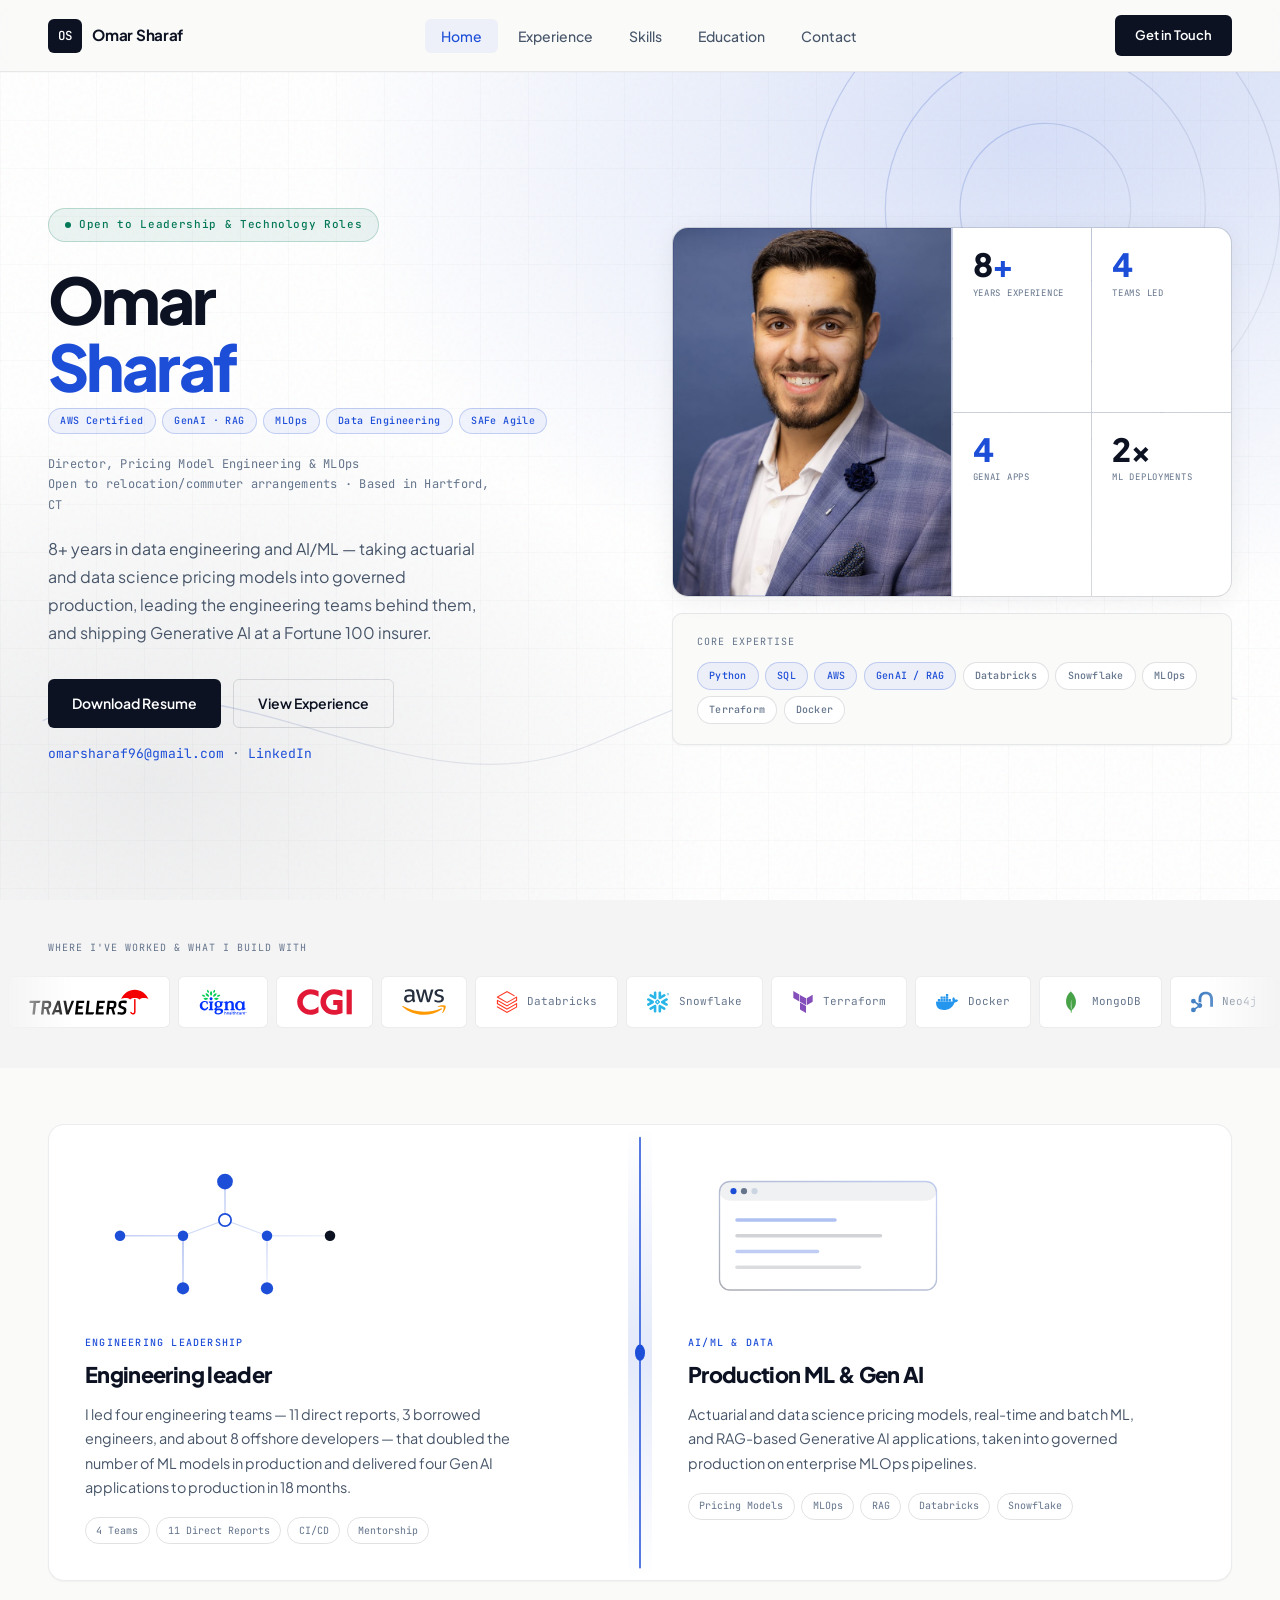
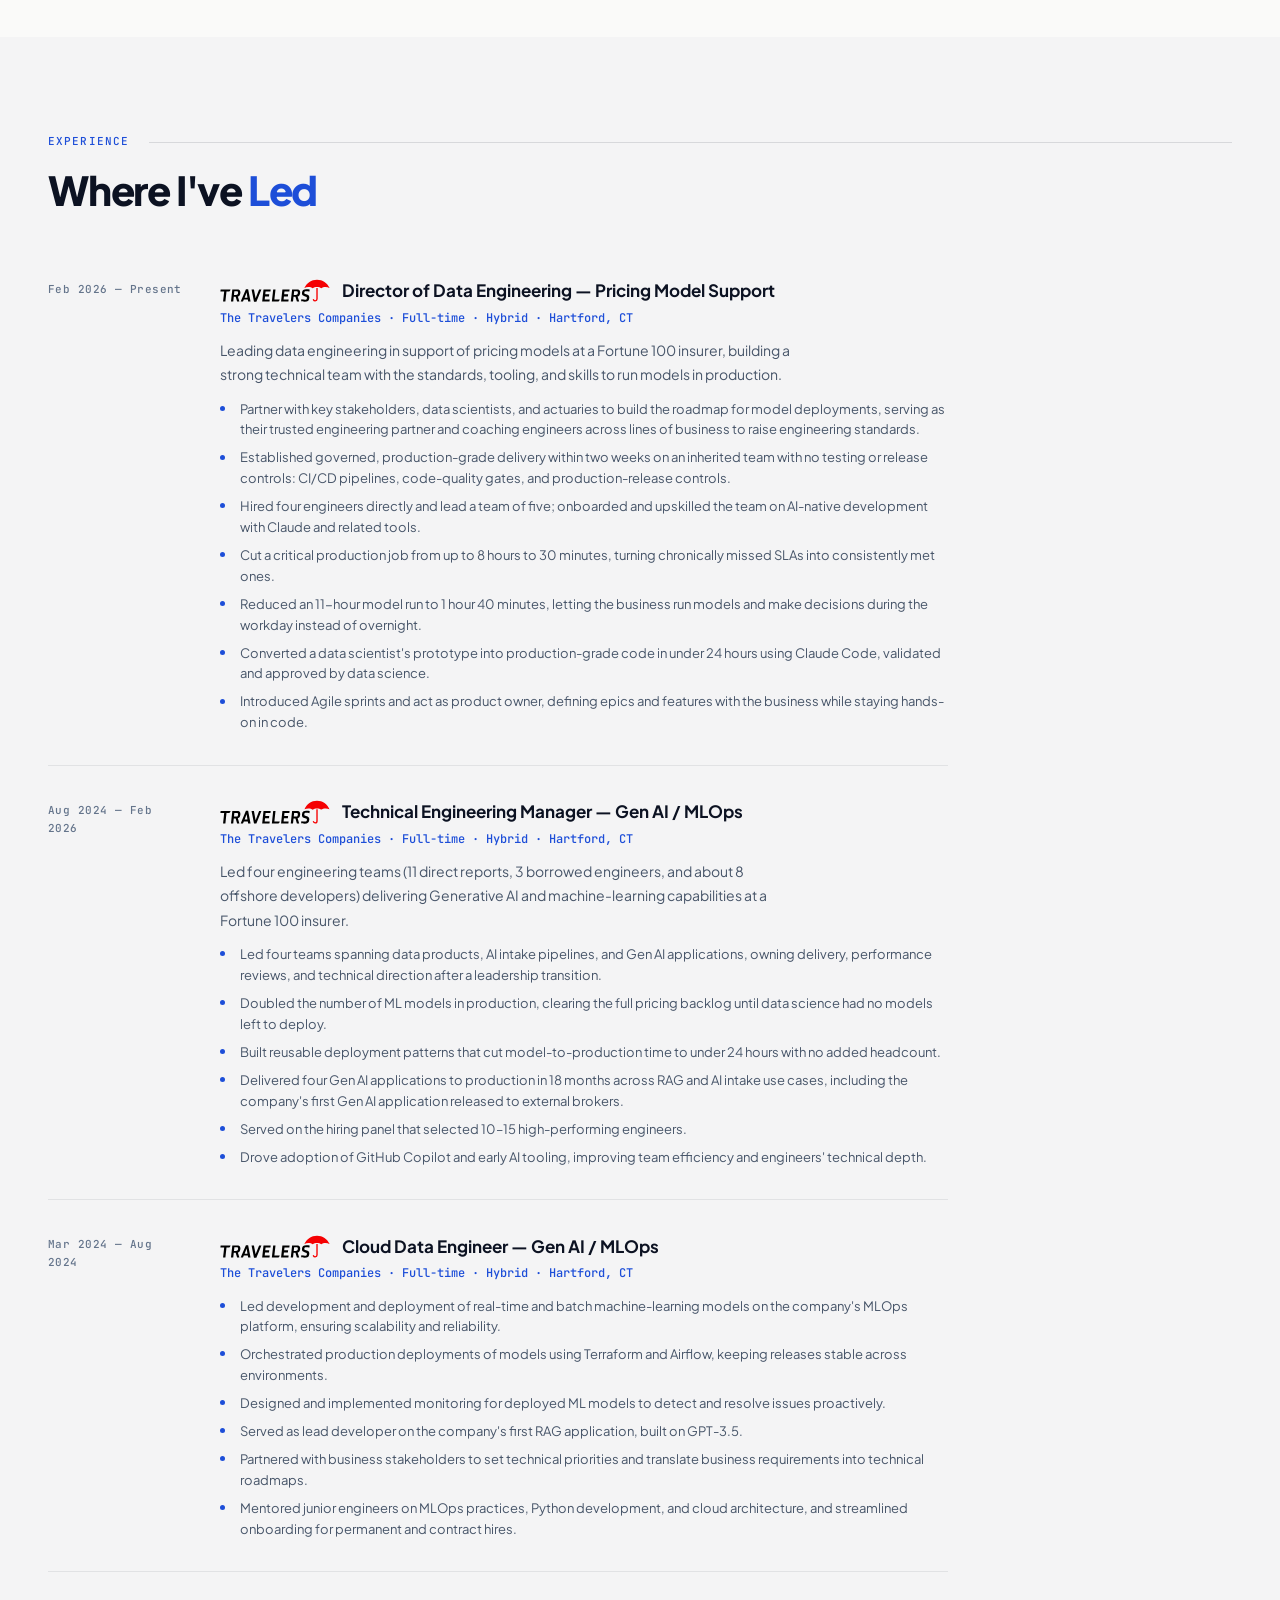
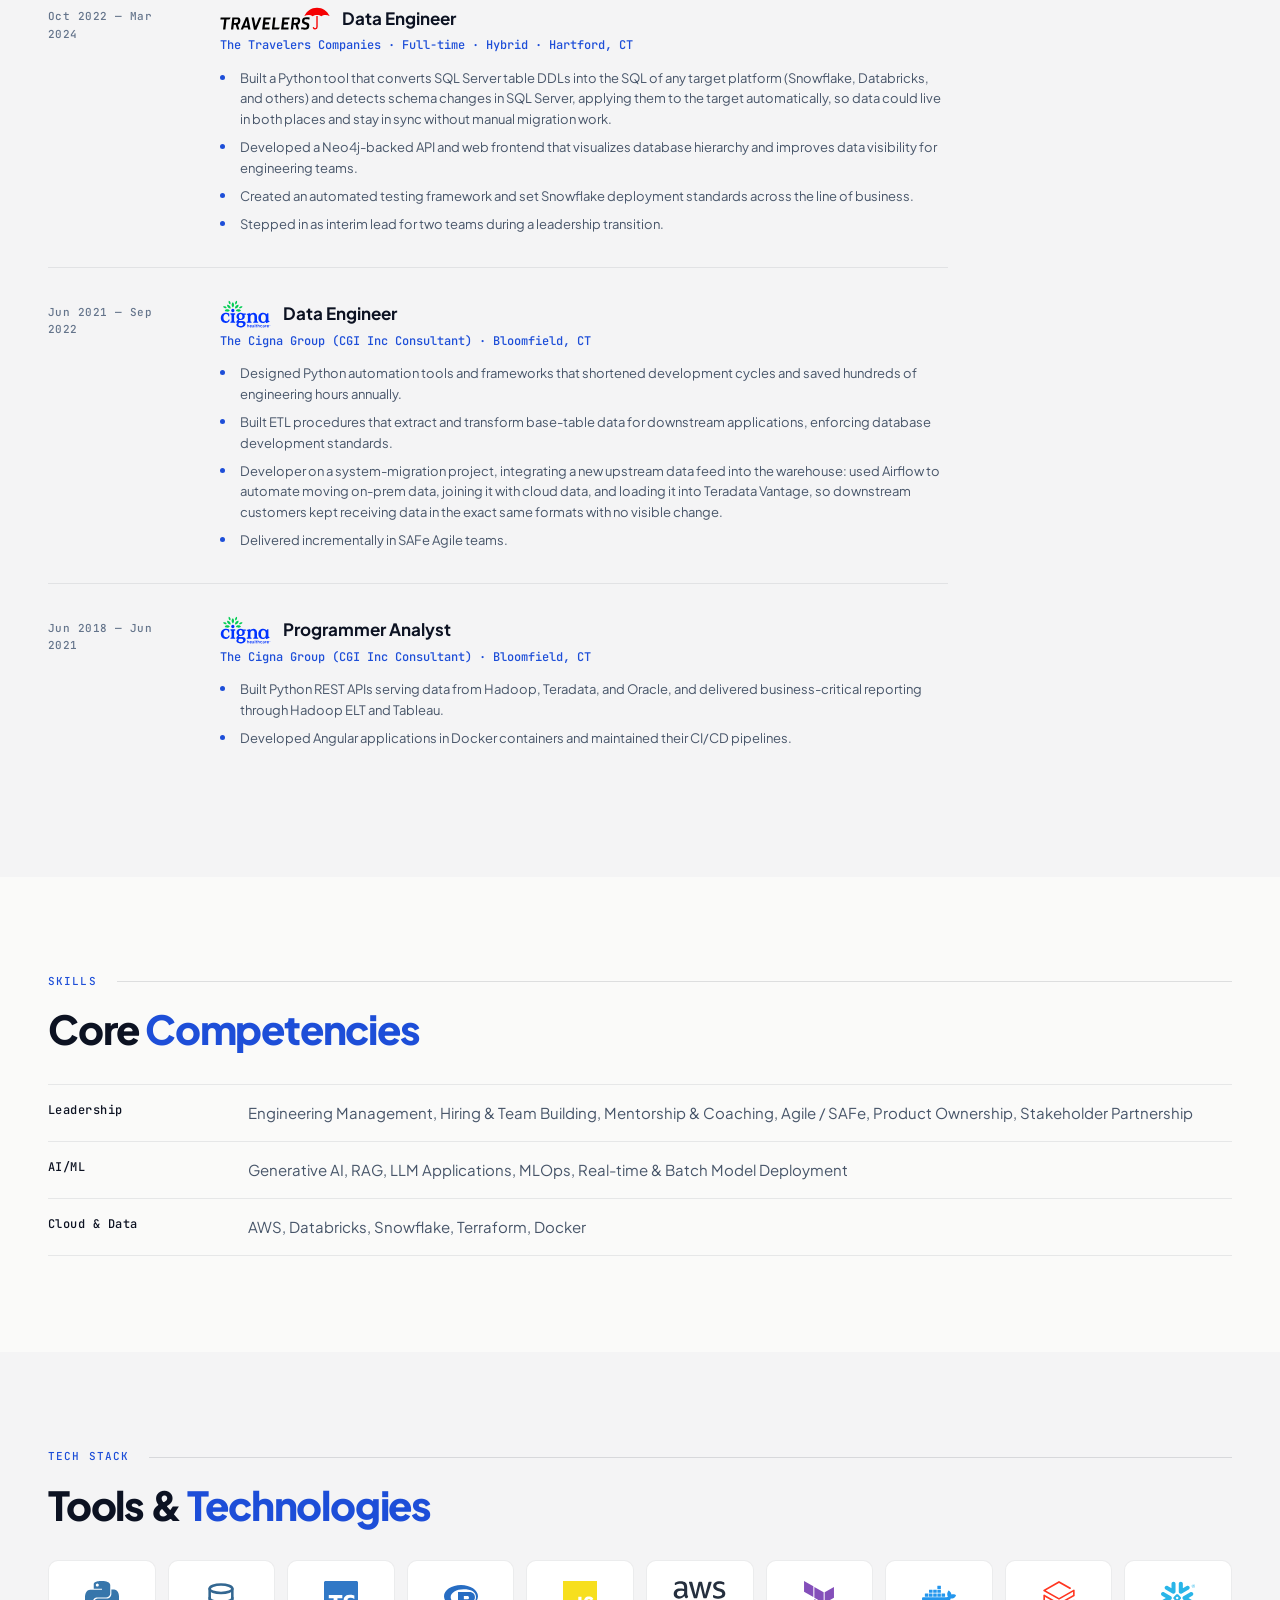
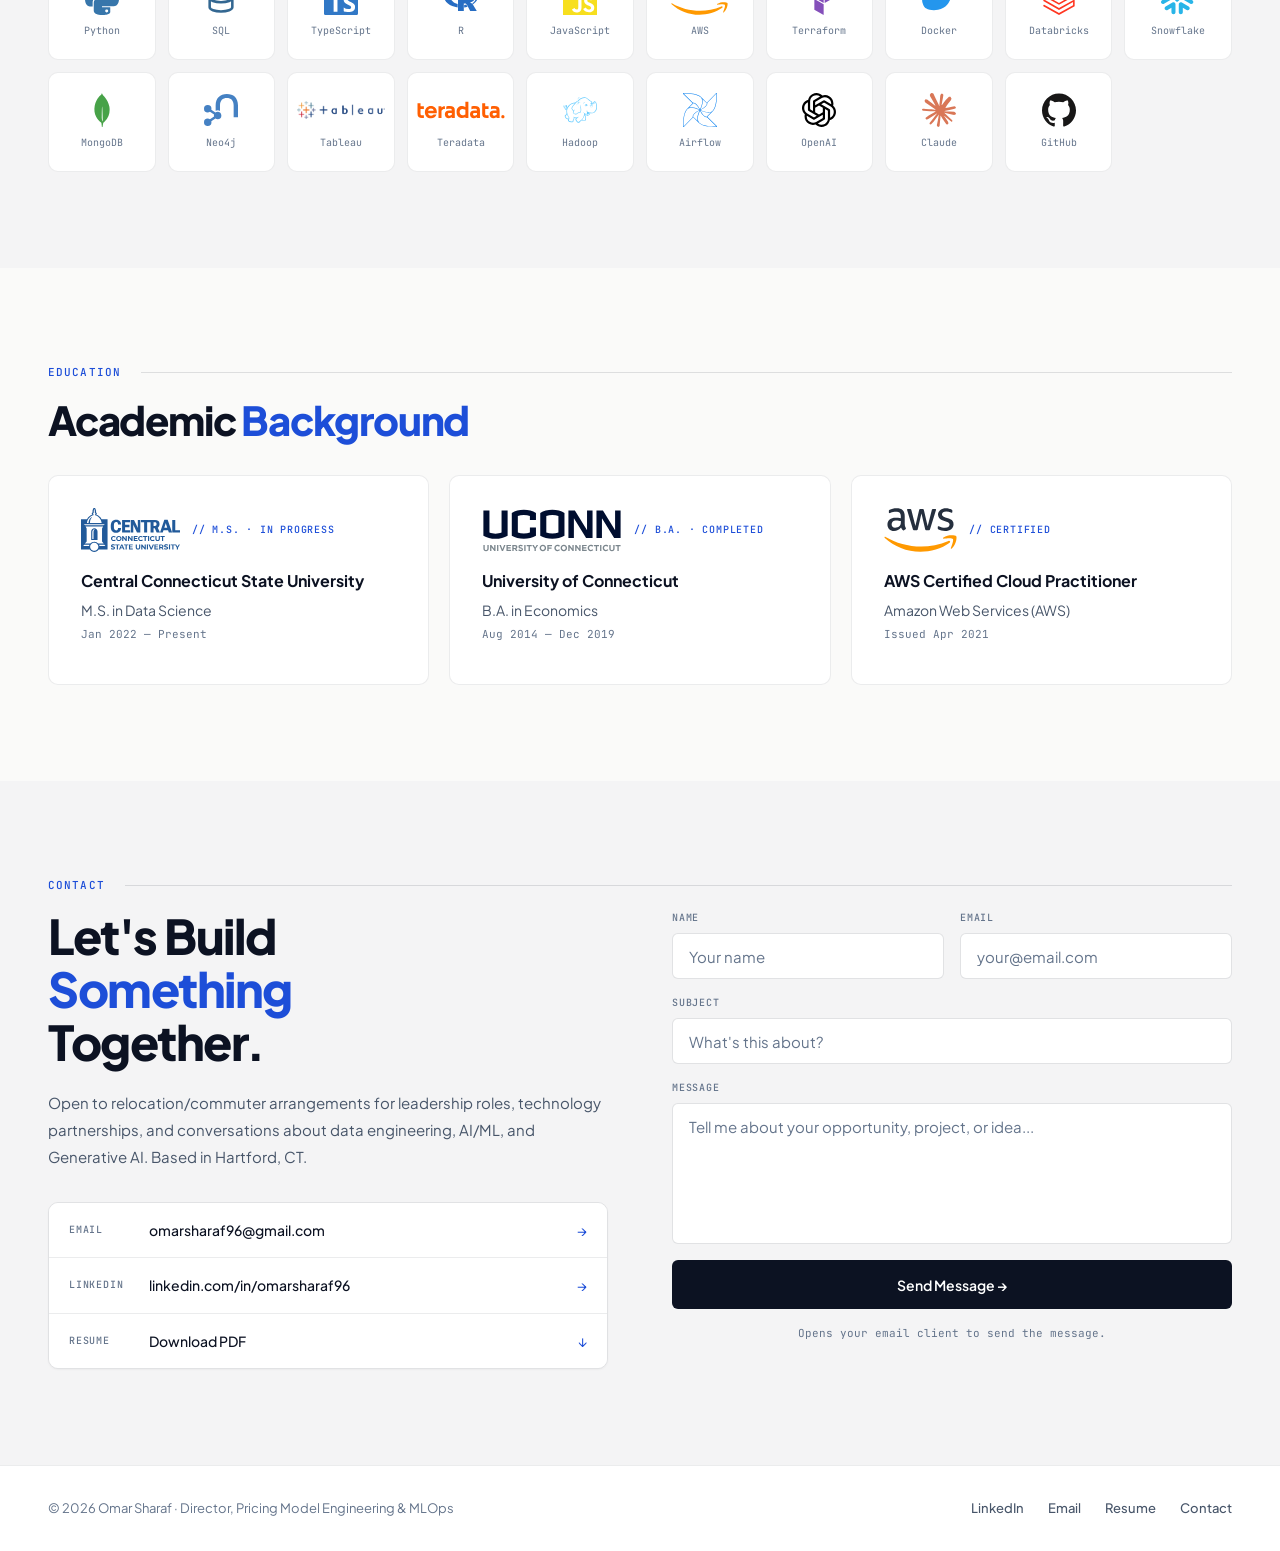
==== commit 5eb22df4: "Director role: partnering with stakeholders, data scientists, and actuaries on the model deployment " ====
--- a/index.html
+++ b/index.html
@@ -265,7 +265,7 @@
           <div class="tl-co">The Travelers Companies · Full-time · Hybrid · Hartford, CT</div>
           <p class="tl-desc">Leading data engineering in support of pricing models at a Fortune 100 insurer, building a strong technical team with the standards, tooling, and skills to run models in production.</p>
           <ul class="tl-bullets">
-            <li>Serve as the trusted engineering partner to actuaries and data scientists, and coach engineers across lines of business to raise engineering standards.</li>
+            <li>Partner with key stakeholders, data scientists, and actuaries to build the roadmap for model deployments, serving as their trusted engineering partner and coaching engineers across lines of business to raise engineering standards.</li>
             <li>Established governed, production-grade delivery within two weeks on an inherited team with no testing or release controls: CI/CD pipelines, code-quality gates, and production-release controls.</li>
             <li>Hired four engineers directly and lead a team of five; onboarded and upskilled the team on AI-native development with Claude and related tools.</li>
             <li>Cut a critical production job from up to 8 hours to 30 minutes, turning chronically missed SLAs into consistently met ones.</li>
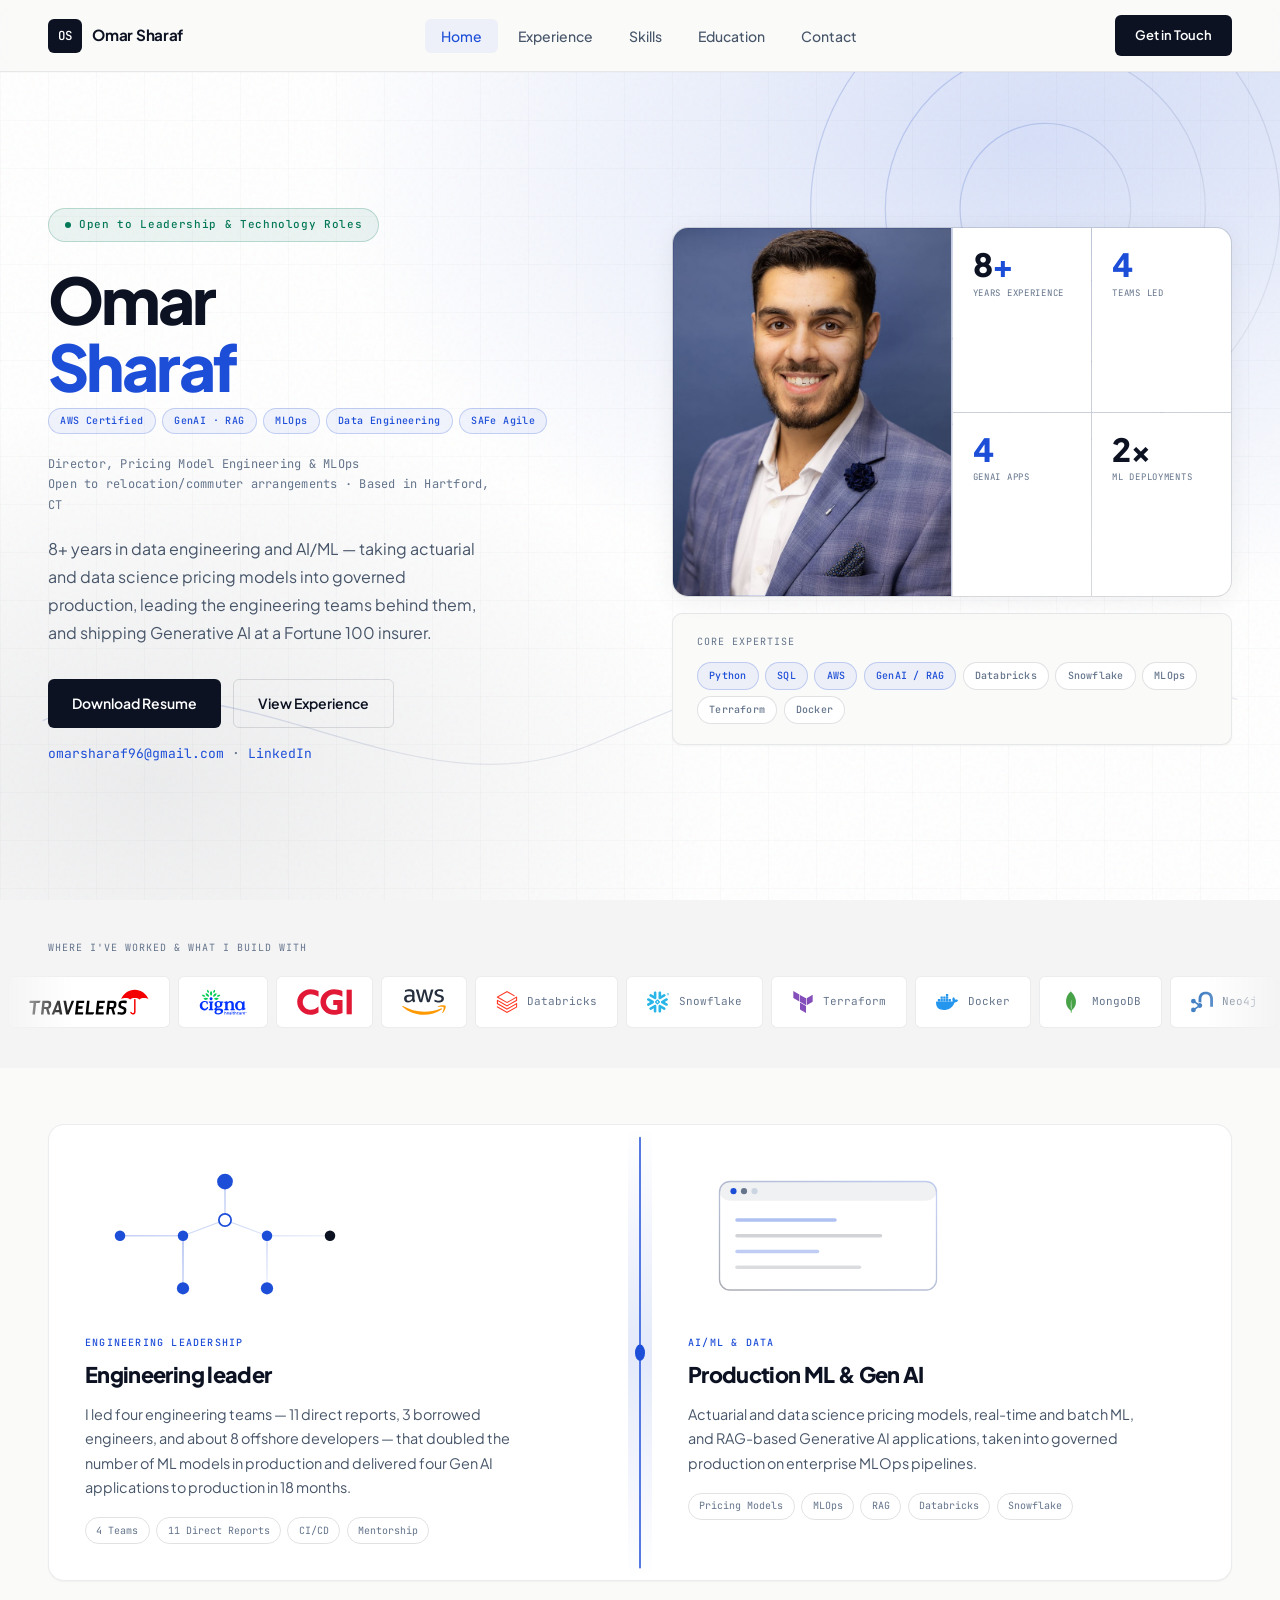
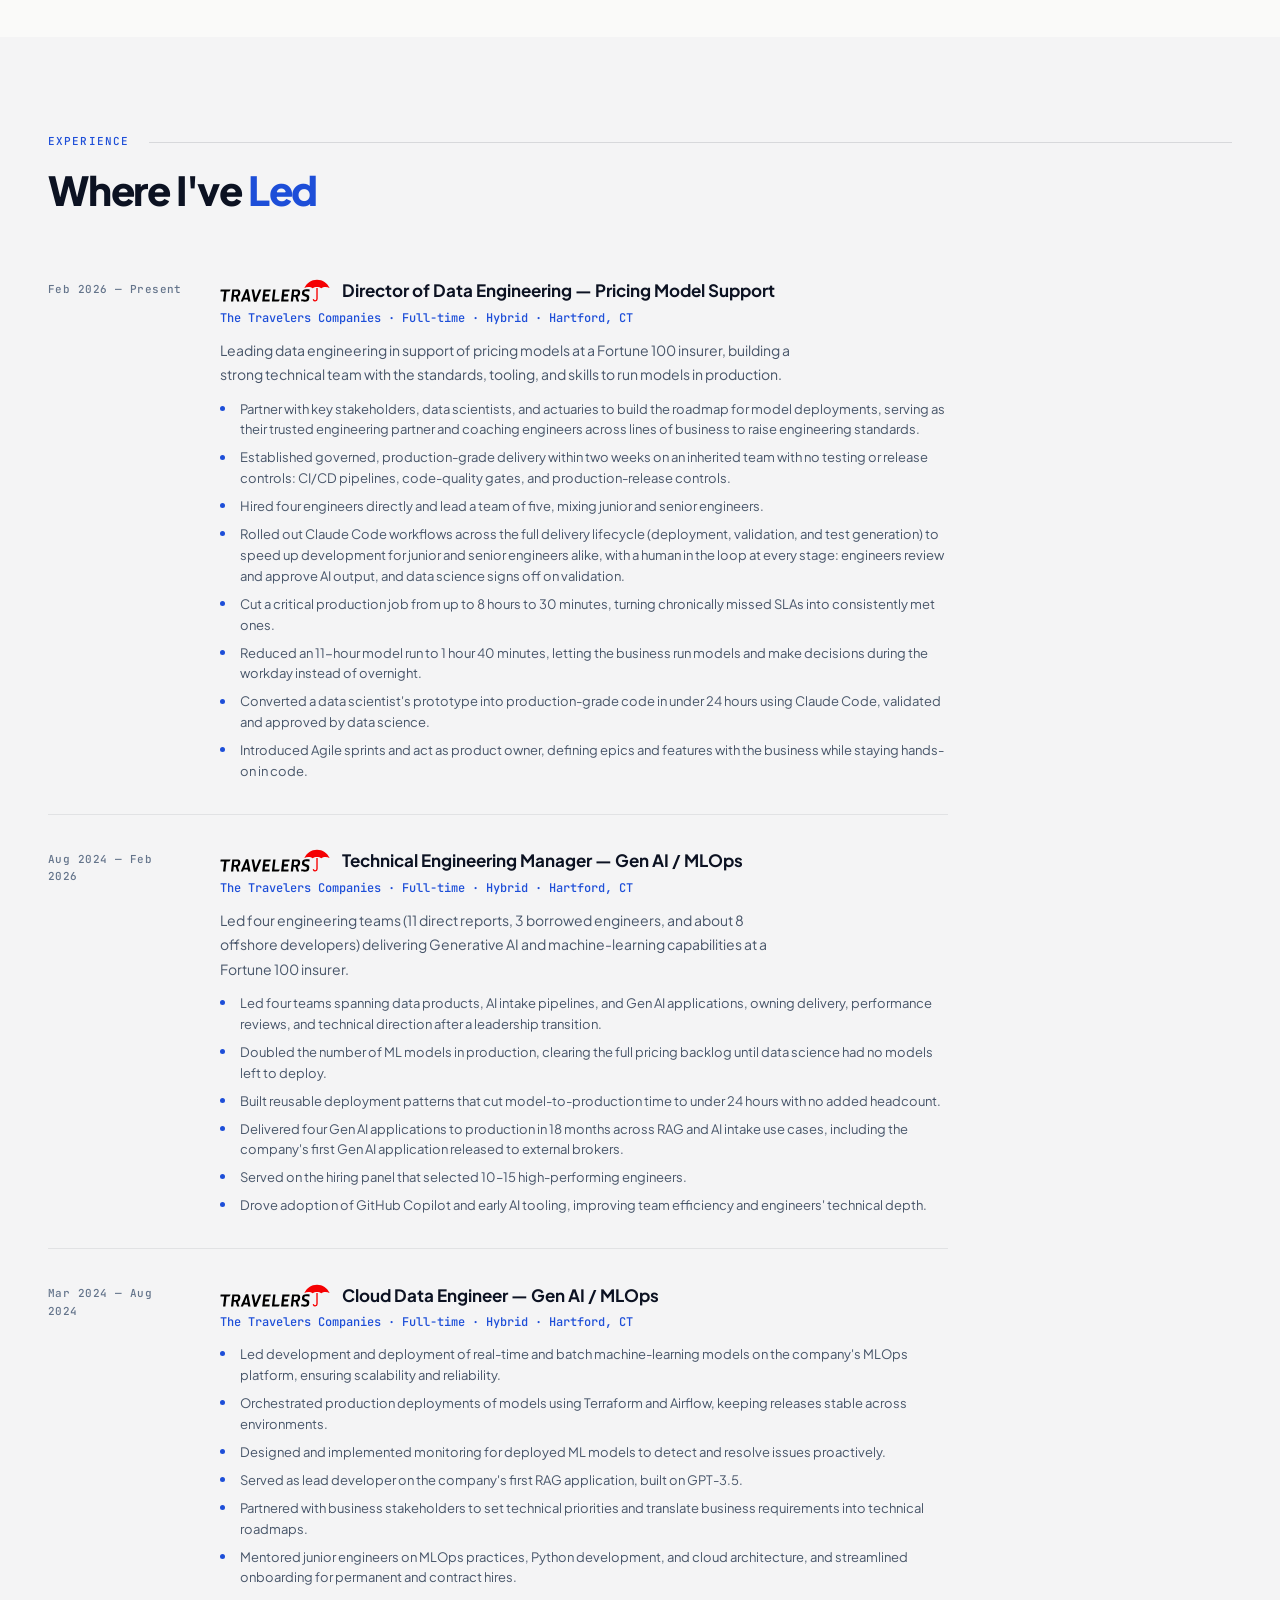
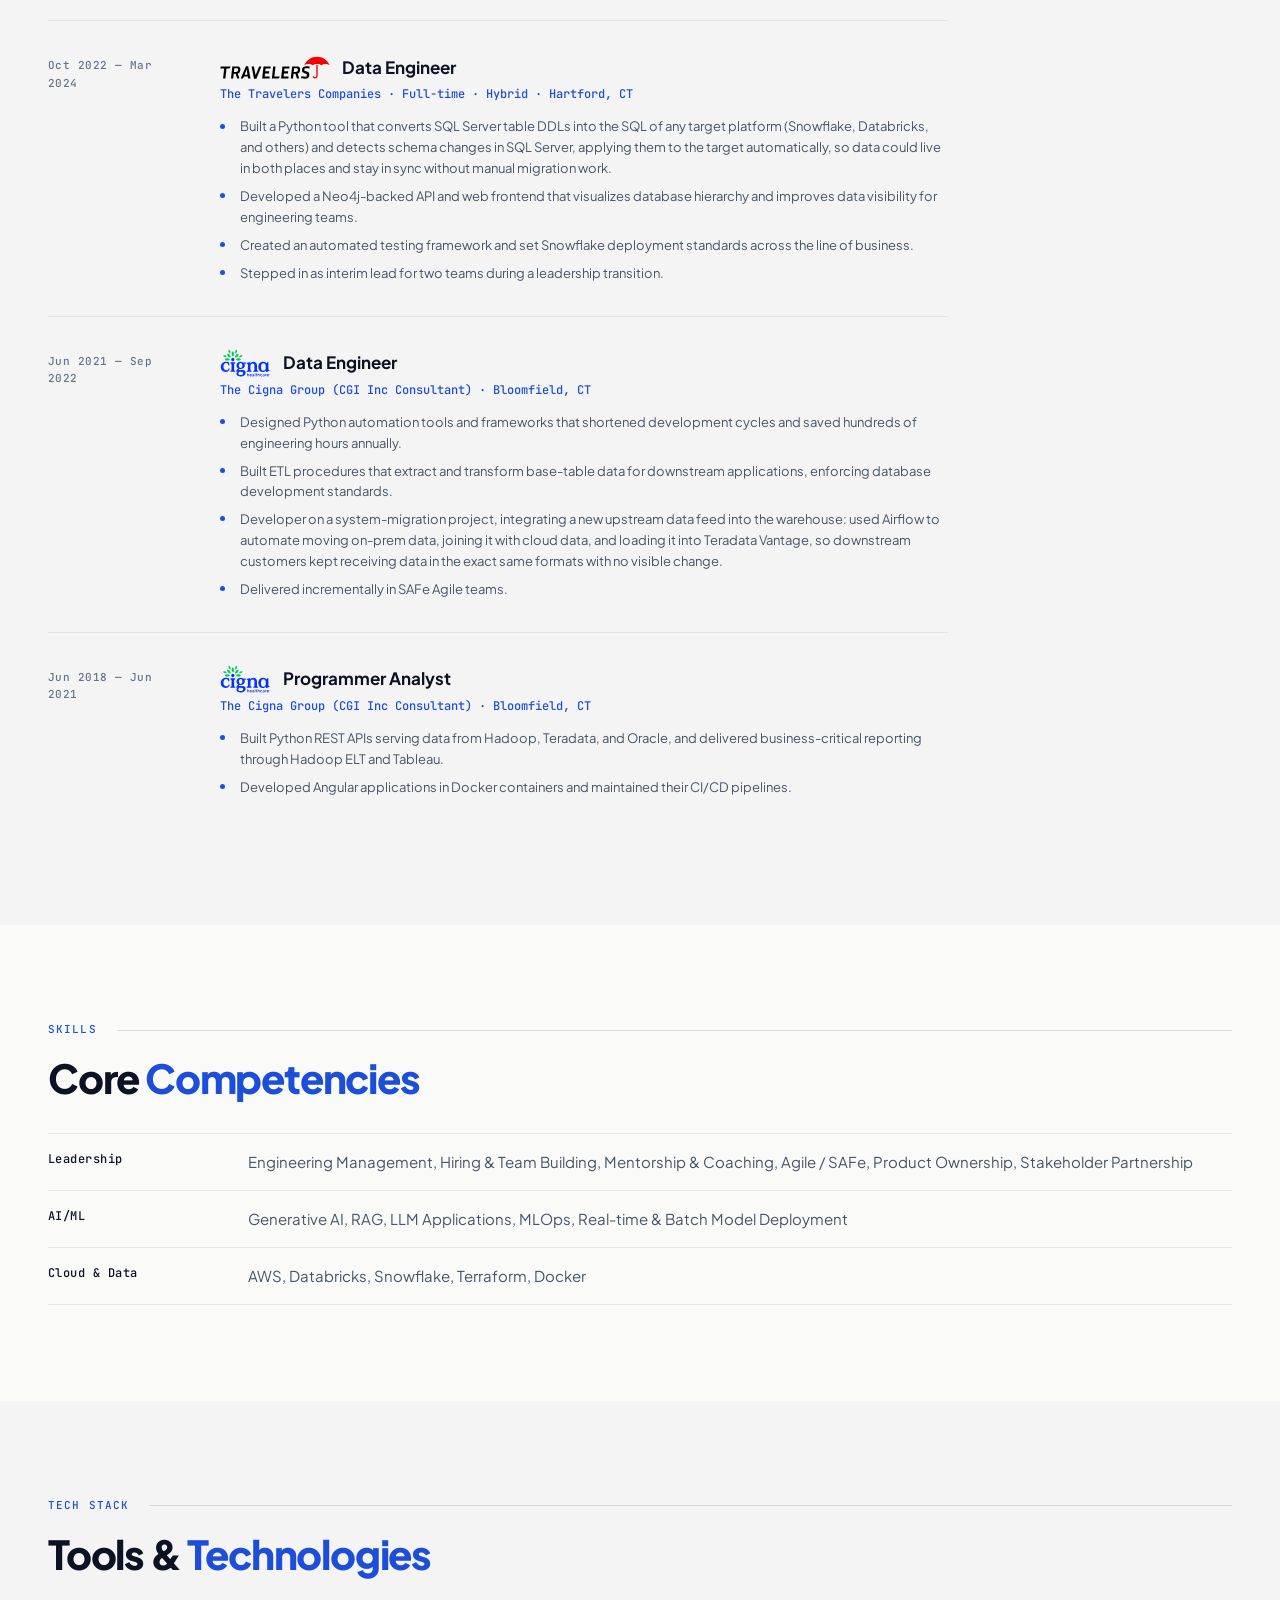
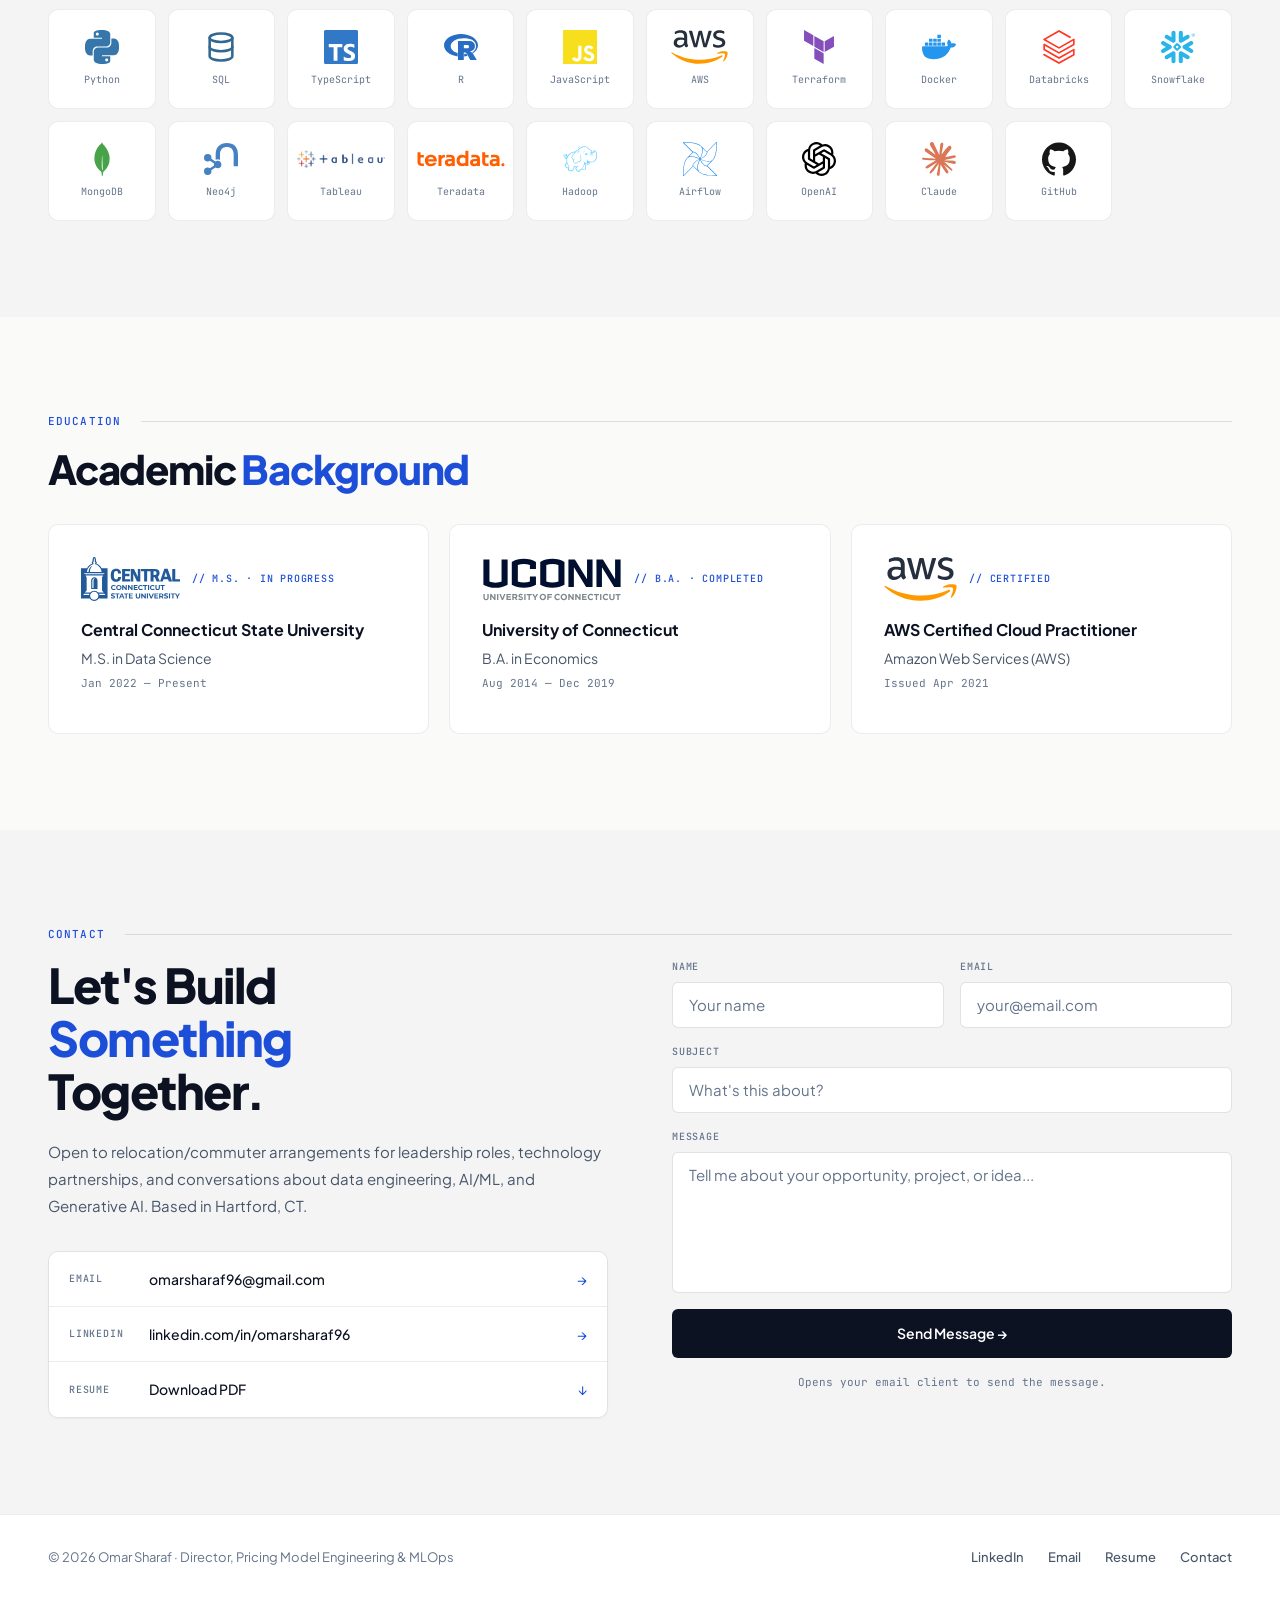
==== commit eb244ac6: "Add AI-assisted delivery bullet with human-in-the-loop to current role Co-Authored-By: Claude Sonnet" ====
--- a/index.html
+++ b/index.html
@@ -267,7 +267,8 @@
           <ul class="tl-bullets">
             <li>Partner with key stakeholders, data scientists, and actuaries to build the roadmap for model deployments, serving as their trusted engineering partner and coaching engineers across lines of business to raise engineering standards.</li>
             <li>Established governed, production-grade delivery within two weeks on an inherited team with no testing or release controls: CI/CD pipelines, code-quality gates, and production-release controls.</li>
-            <li>Hired four engineers directly and lead a team of five; onboarded and upskilled the team on AI-native development with Claude and related tools.</li>
+            <li>Hired four engineers directly and lead a team of five, mixing junior and senior engineers.</li>
+            <li>Rolled out Claude Code workflows across the full delivery lifecycle (deployment, validation, and test generation) to speed up development for junior and senior engineers alike, with a human in the loop at every stage: engineers review and approve AI output, and data science signs off on validation.</li>
             <li>Cut a critical production job from up to 8 hours to 30 minutes, turning chronically missed SLAs into consistently met ones.</li>
             <li>Reduced an 11-hour model run to 1 hour 40 minutes, letting the business run models and make decisions during the workday instead of overnight.</li>
             <li>Converted a data scientist&#x27;s prototype into production-grade code in under 24 hours using Claude Code, validated and approved by data science.</li>
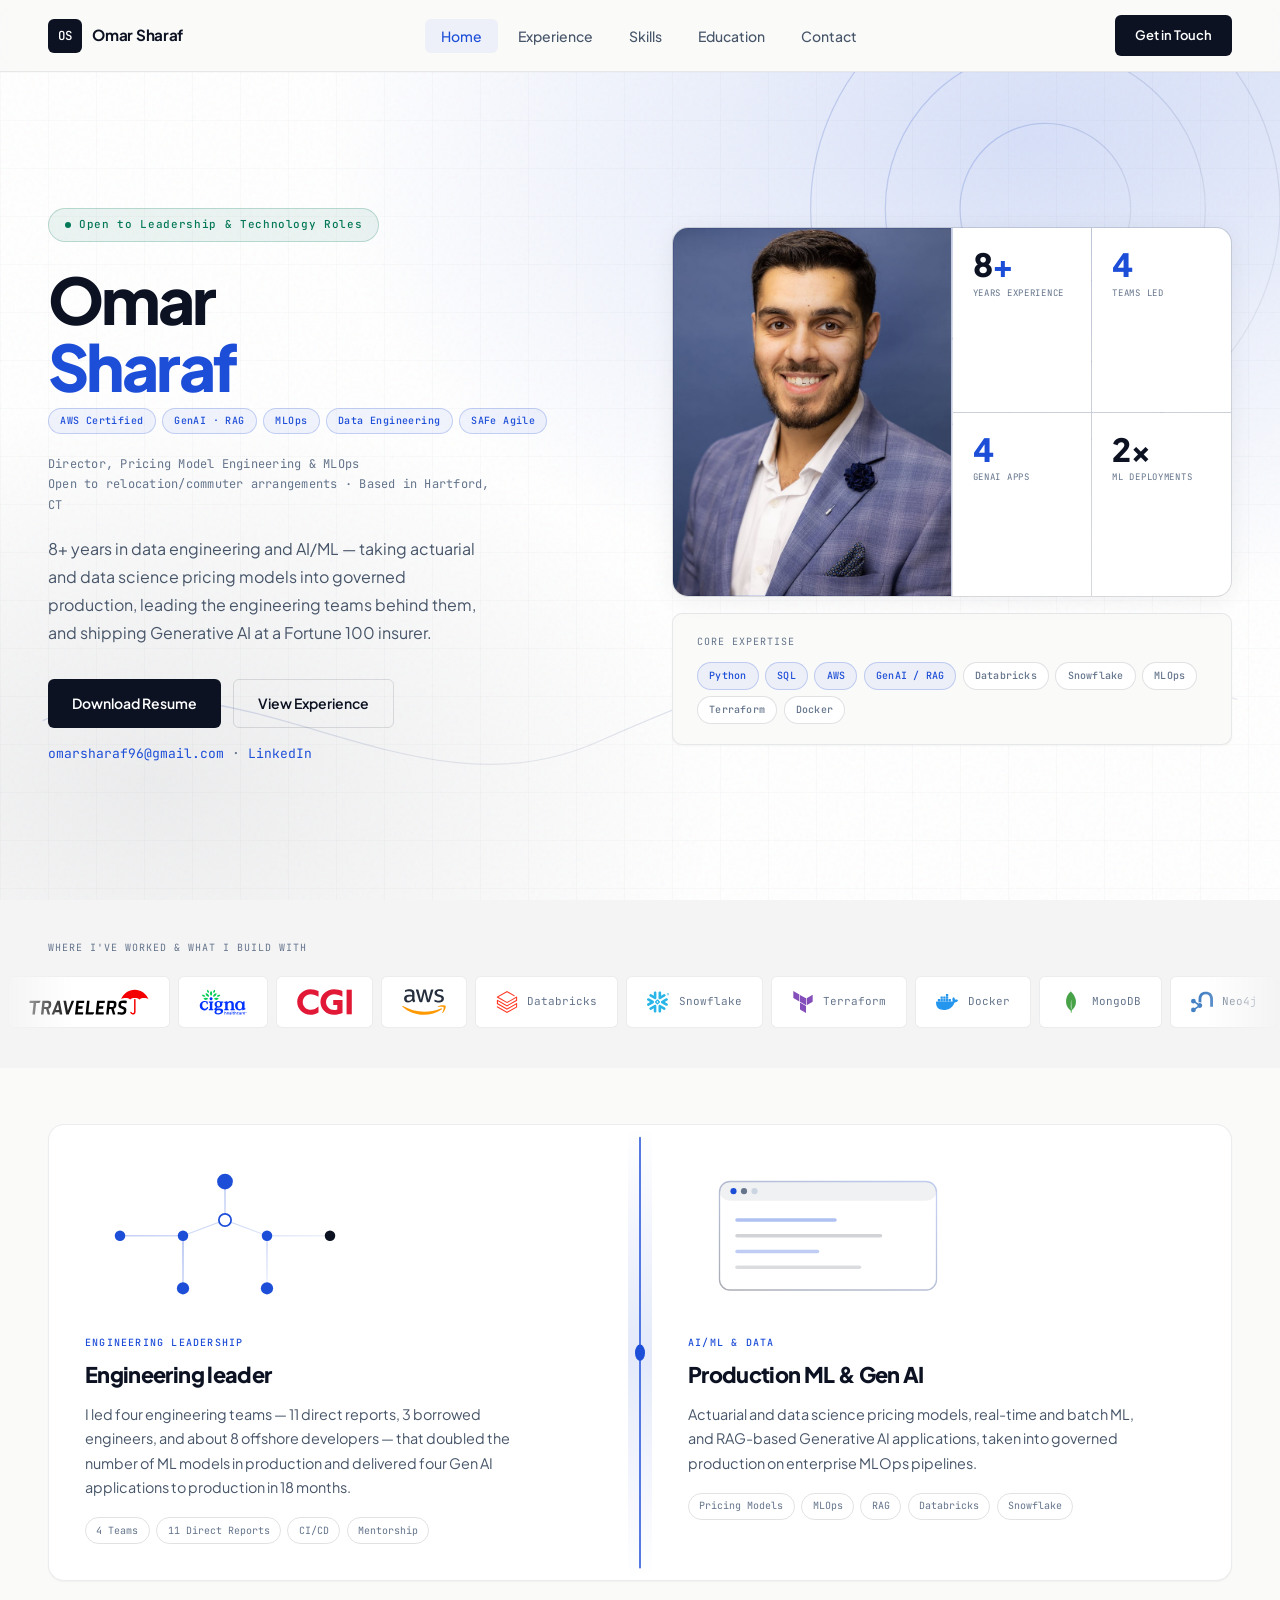
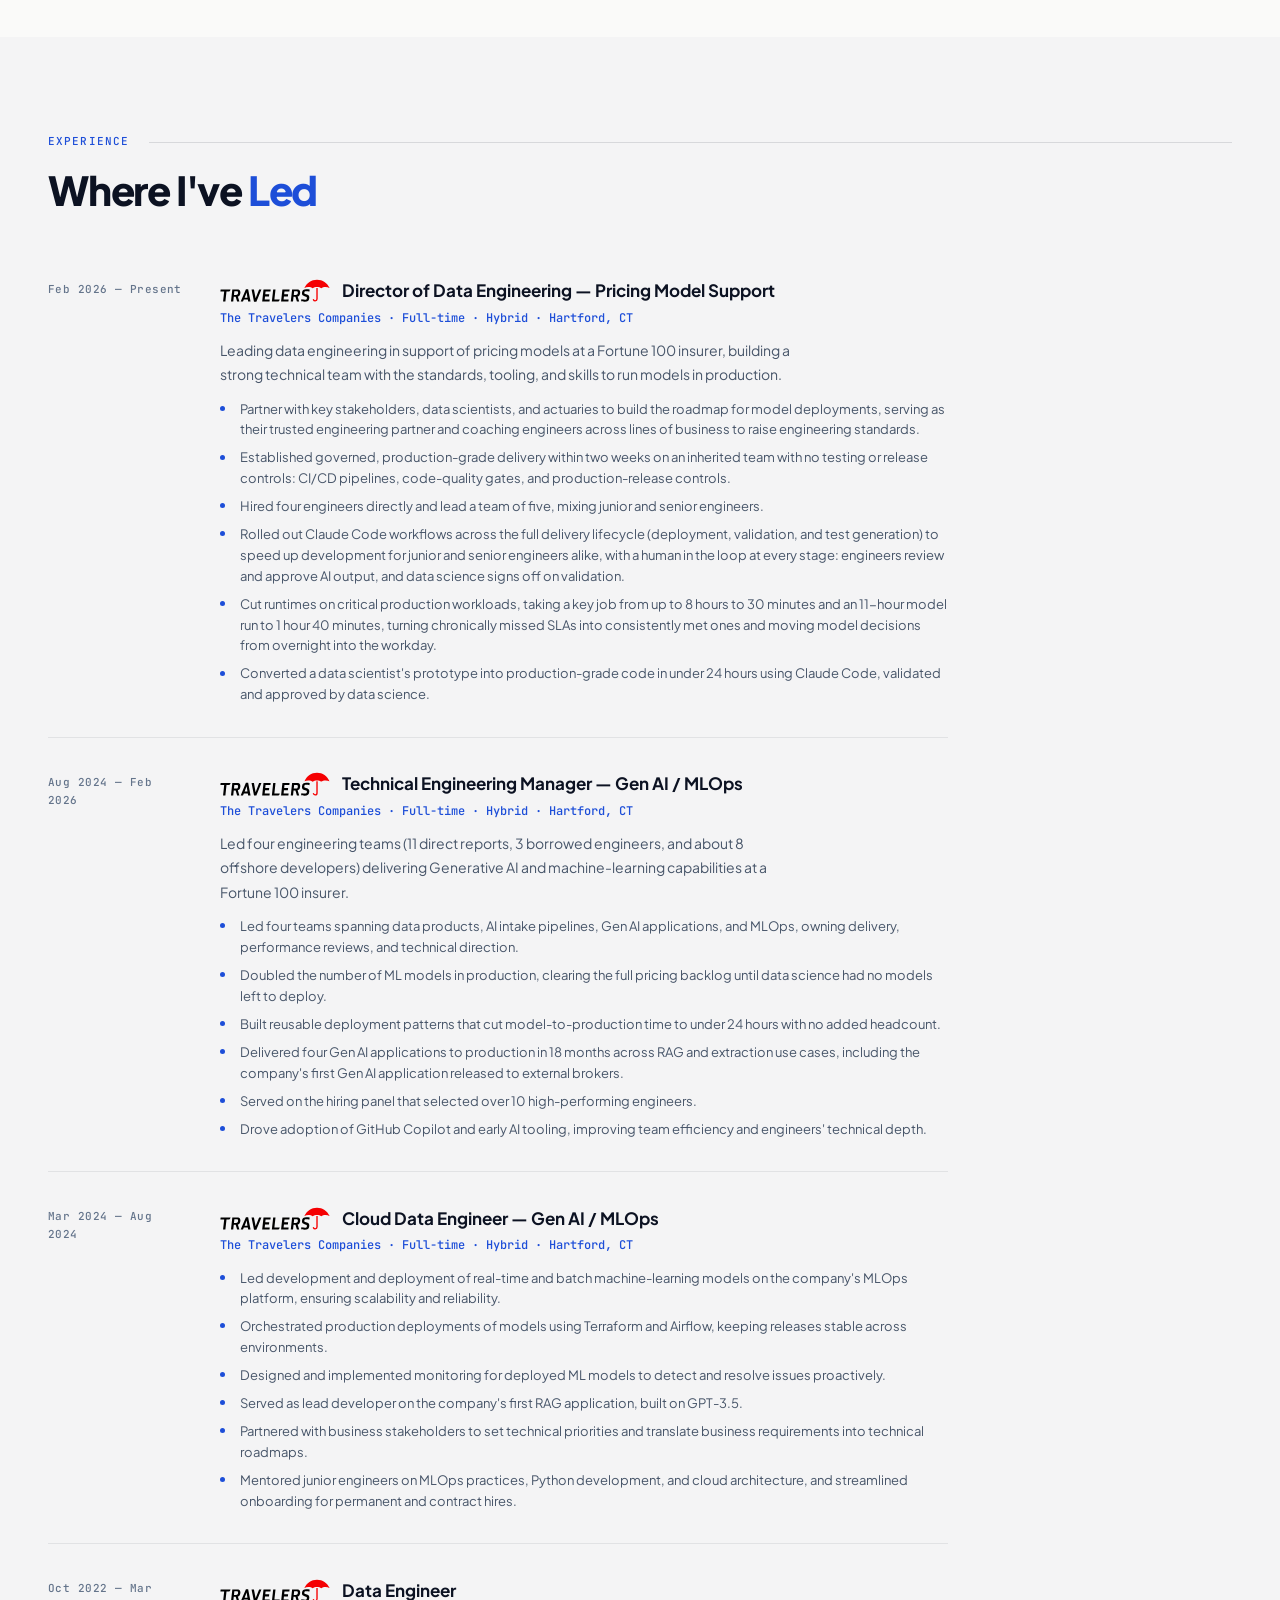
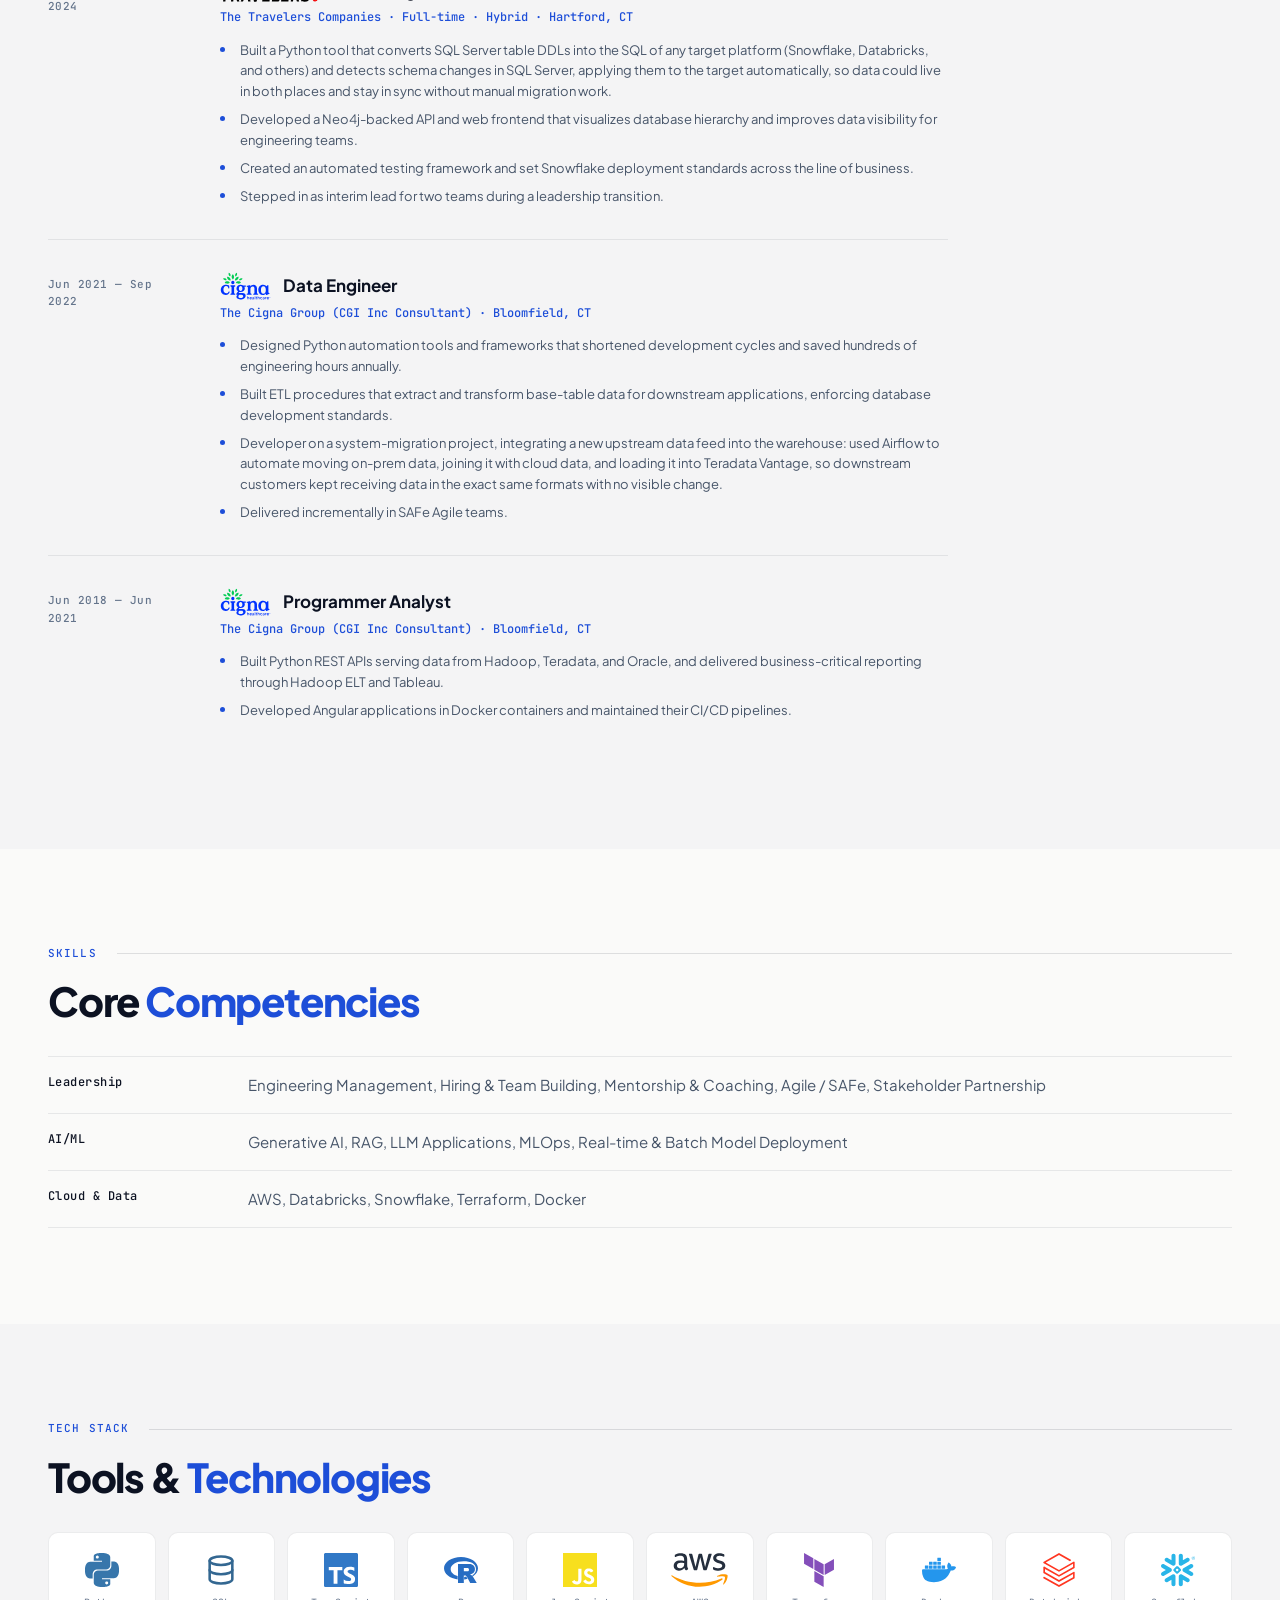
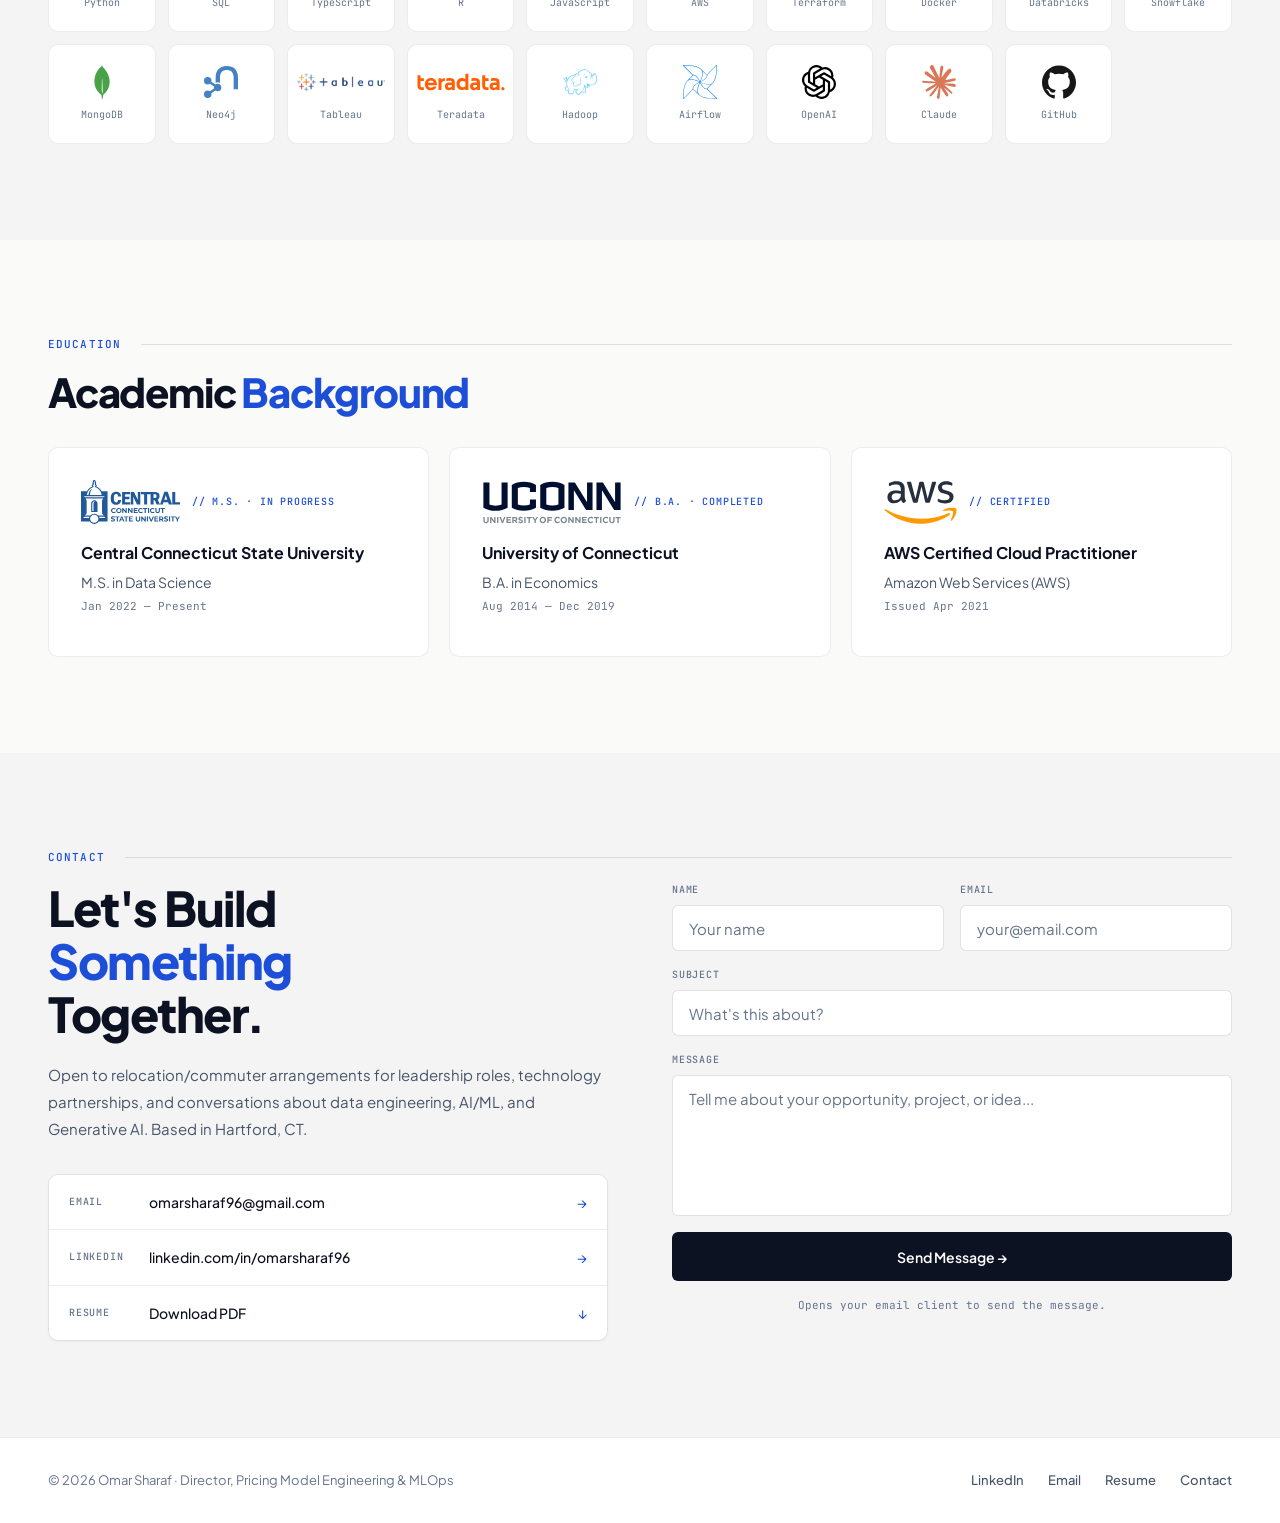
==== commit 1eb1a32c: "Update resume: summary attribution, merge runtime bullets, remove Product Ownership and Agile bullet" ====
--- a/index.html
+++ b/index.html
@@ -269,10 +269,8 @@
             <li>Established governed, production-grade delivery within two weeks on an inherited team with no testing or release controls: CI/CD pipelines, code-quality gates, and production-release controls.</li>
             <li>Hired four engineers directly and lead a team of five, mixing junior and senior engineers.</li>
             <li>Rolled out Claude Code workflows across the full delivery lifecycle (deployment, validation, and test generation) to speed up development for junior and senior engineers alike, with a human in the loop at every stage: engineers review and approve AI output, and data science signs off on validation.</li>
-            <li>Cut a critical production job from up to 8 hours to 30 minutes, turning chronically missed SLAs into consistently met ones.</li>
-            <li>Reduced an 11-hour model run to 1 hour 40 minutes, letting the business run models and make decisions during the workday instead of overnight.</li>
+            <li>Cut runtimes on critical production workloads, taking a key job from up to 8 hours to 30 minutes and an 11-hour model run to 1 hour 40 minutes, turning chronically missed SLAs into consistently met ones and moving model decisions from overnight into the workday.</li>
             <li>Converted a data scientist&#x27;s prototype into production-grade code in under 24 hours using Claude Code, validated and approved by data science.</li>
-            <li>Introduced Agile sprints and act as product owner, defining epics and features with the business while staying hands-on in code.</li>
           </ul>
         </div>
       </div>
@@ -287,11 +285,11 @@
           <div class="tl-co">The Travelers Companies · Full-time · Hybrid · Hartford, CT</div>
           <p class="tl-desc">Led four engineering teams (11 direct reports, 3 borrowed engineers, and about 8 offshore developers) delivering Generative AI and machine-learning capabilities at a Fortune 100 insurer.</p>
           <ul class="tl-bullets">
-            <li>Led four teams spanning data products, AI intake pipelines, and Gen AI applications, owning delivery, performance reviews, and technical direction after a leadership transition.</li>
+            <li>Led four teams spanning data products, AI intake pipelines, Gen AI applications, and MLOps, owning delivery, performance reviews, and technical direction.</li>
             <li>Doubled the number of ML models in production, clearing the full pricing backlog until data science had no models left to deploy.</li>
             <li>Built reusable deployment patterns that cut model-to-production time to under 24 hours with no added headcount.</li>
-            <li>Delivered four Gen AI applications to production in 18 months across RAG and AI intake use cases, including the company&#x27;s first Gen AI application released to external brokers.</li>
-            <li>Served on the hiring panel that selected 10–15 high-performing engineers.</li>
+            <li>Delivered four Gen AI applications to production in 18 months across RAG and extraction use cases, including the company&#x27;s first Gen AI application released to external brokers.</li>
+            <li>Served on the hiring panel that selected over 10 high-performing engineers.</li>
             <li>Drove adoption of GitHub Copilot and early AI tooling, improving team efficiency and engineers&#x27; technical depth.</li>
           </ul>
         </div>
@@ -373,7 +371,7 @@
     <div class="sec-head reveal"><span class="sec-tag">Skills</span><div class="sec-line"></div></div>
     <h2 class="sec-title reveal">Core <span class="pop">Competencies</span></h2>
     <dl class="skill-list reveal">
-      <div class="skill-line"><dt>Leadership</dt><dd>Engineering Management, Hiring &amp; Team Building, Mentorship &amp; Coaching, Agile / SAFe, Product Ownership, Stakeholder Partnership</dd></div>
+      <div class="skill-line"><dt>Leadership</dt><dd>Engineering Management, Hiring &amp; Team Building, Mentorship &amp; Coaching, Agile / SAFe, Stakeholder Partnership</dd></div>
       <div class="skill-line"><dt>AI/ML</dt><dd>Generative AI, RAG, LLM Applications, MLOps, Real-time &amp; Batch Model Deployment</dd></div>
       <div class="skill-line"><dt>Cloud &amp; Data</dt><dd>AWS, Databricks, Snowflake, Terraform, Docker</dd></div>
     </dl>
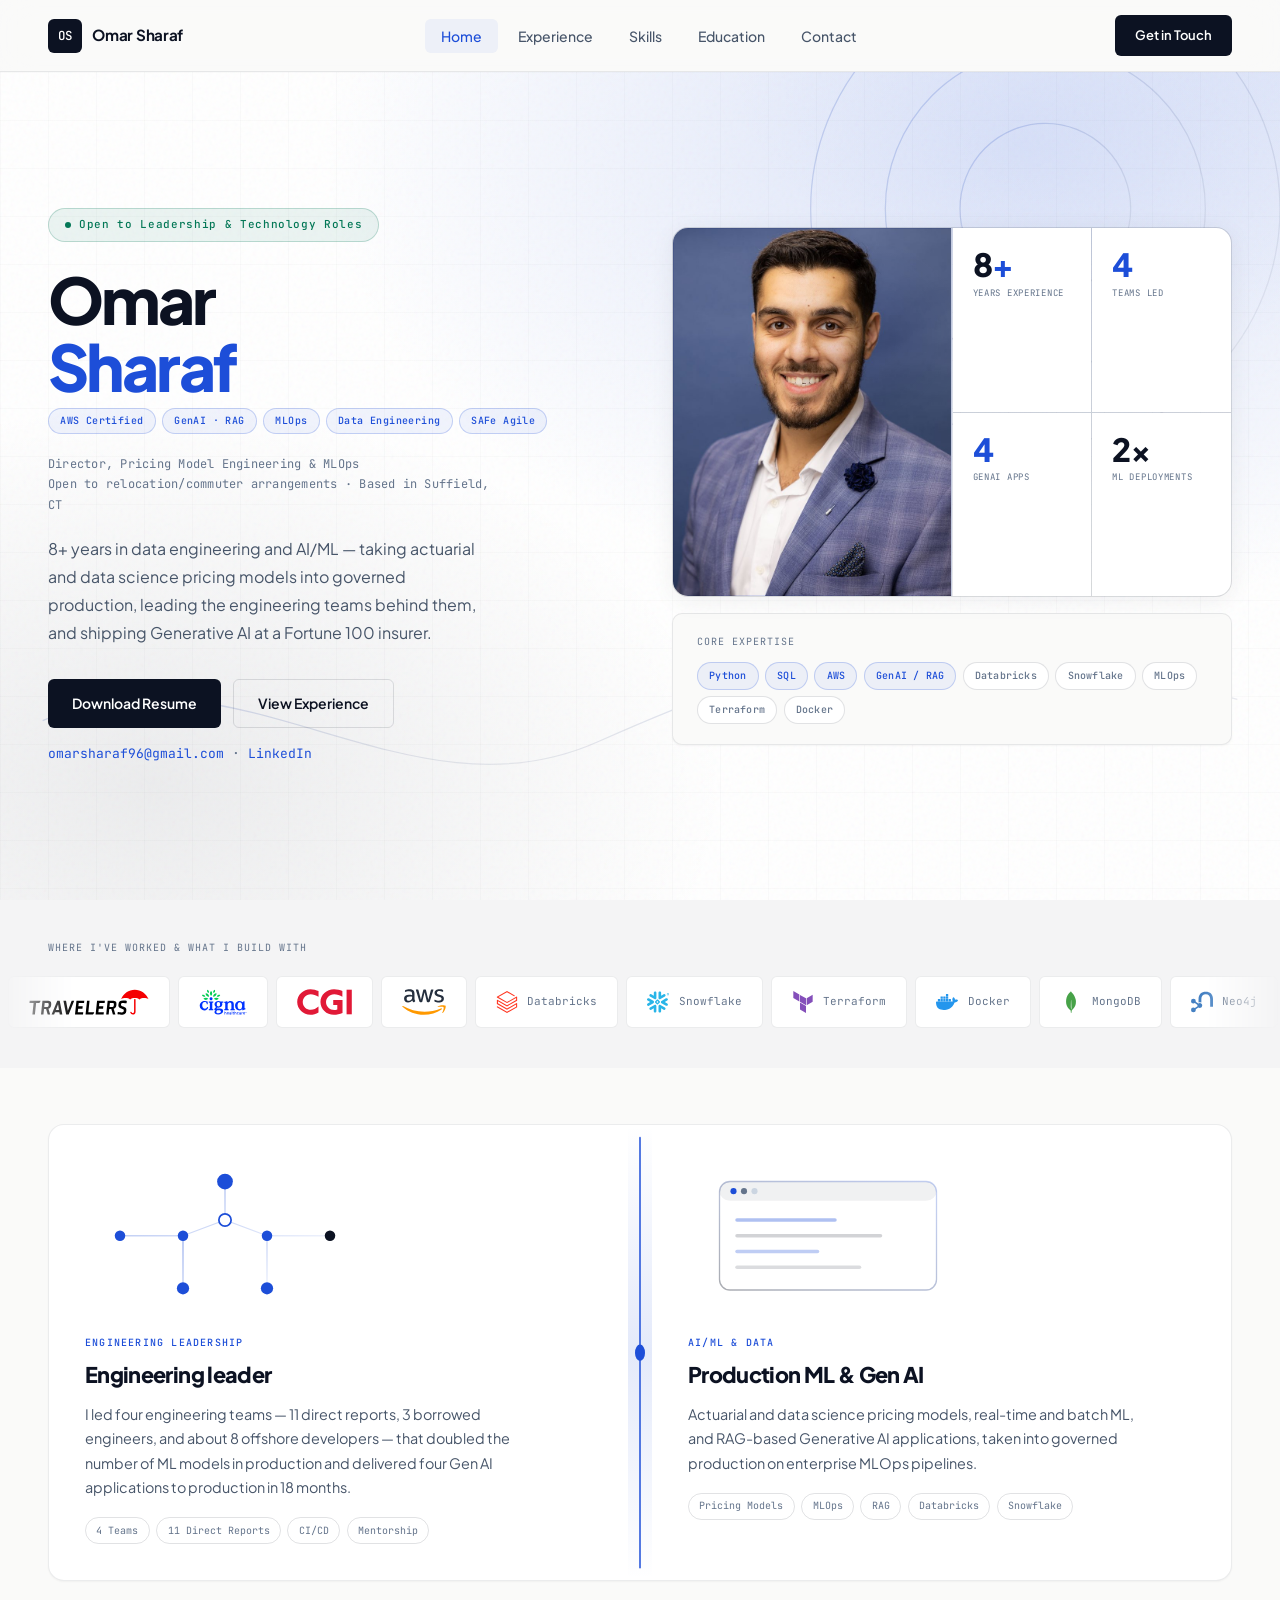
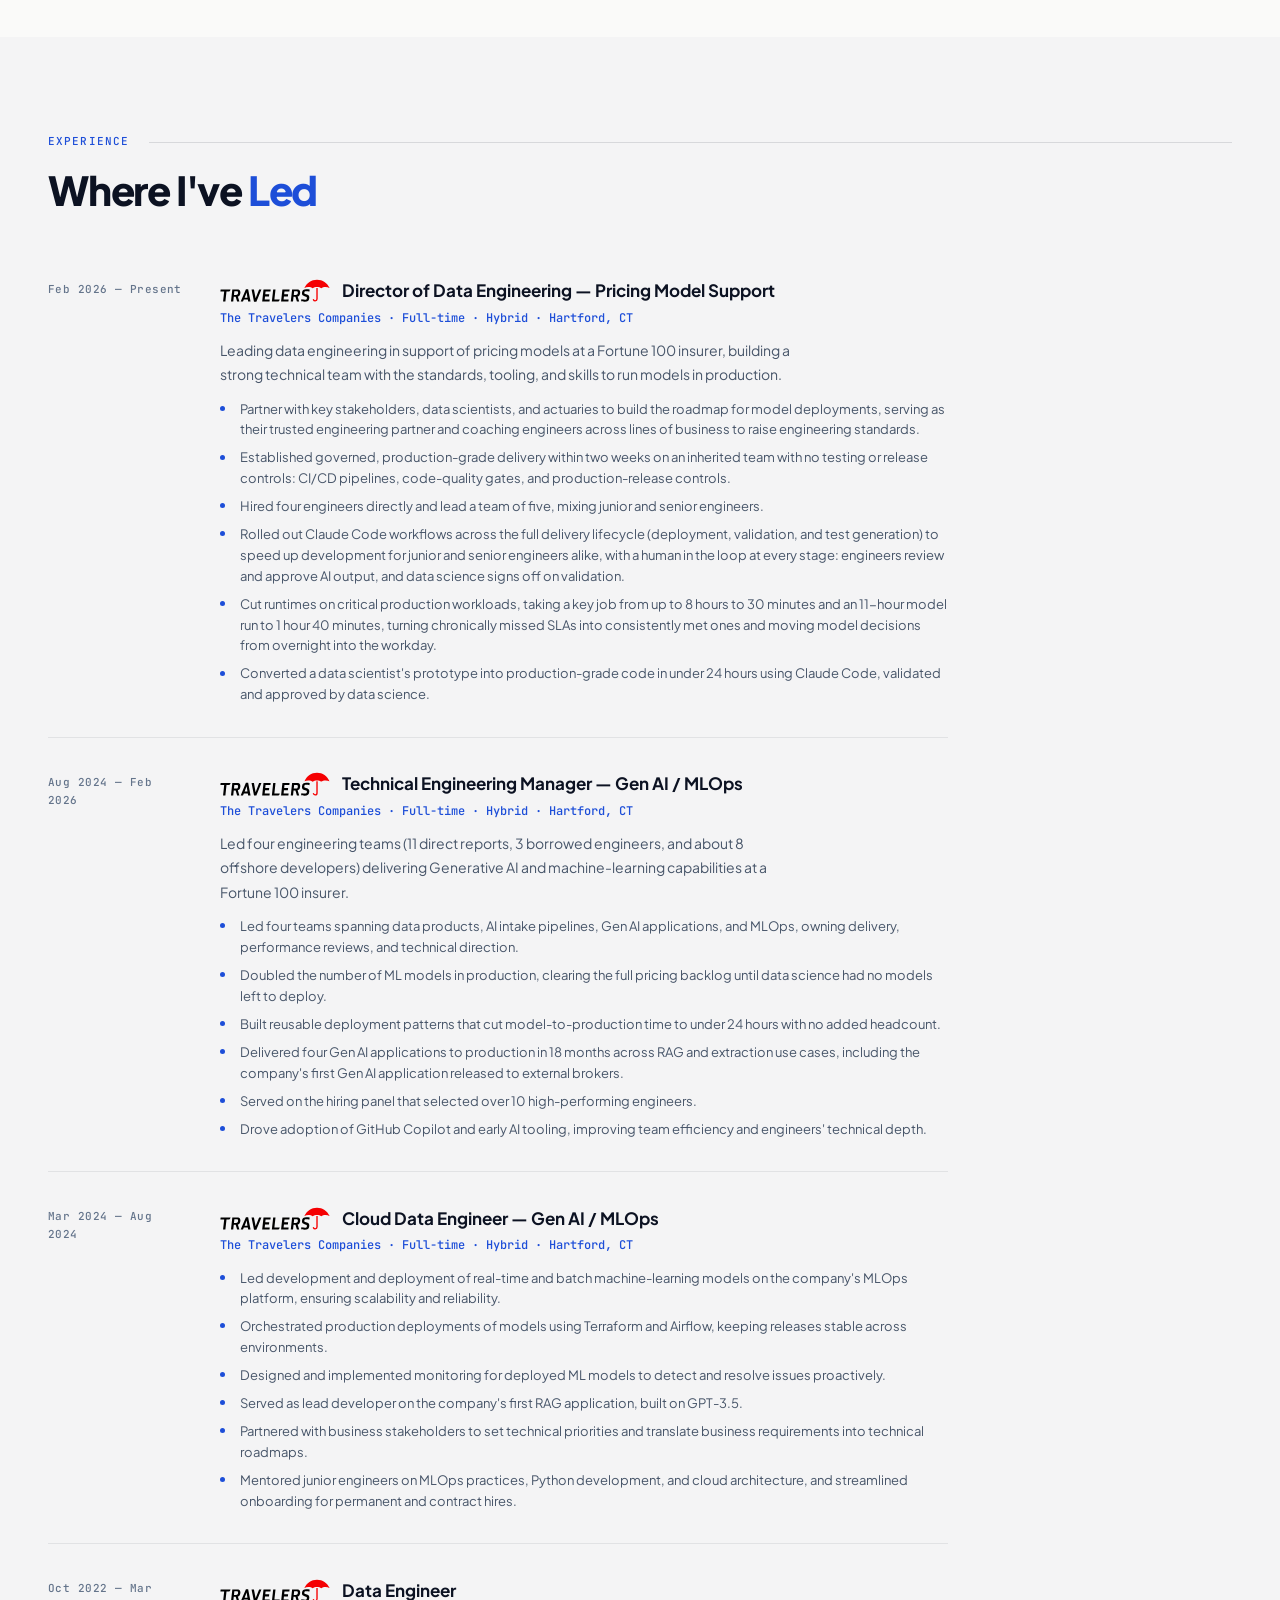
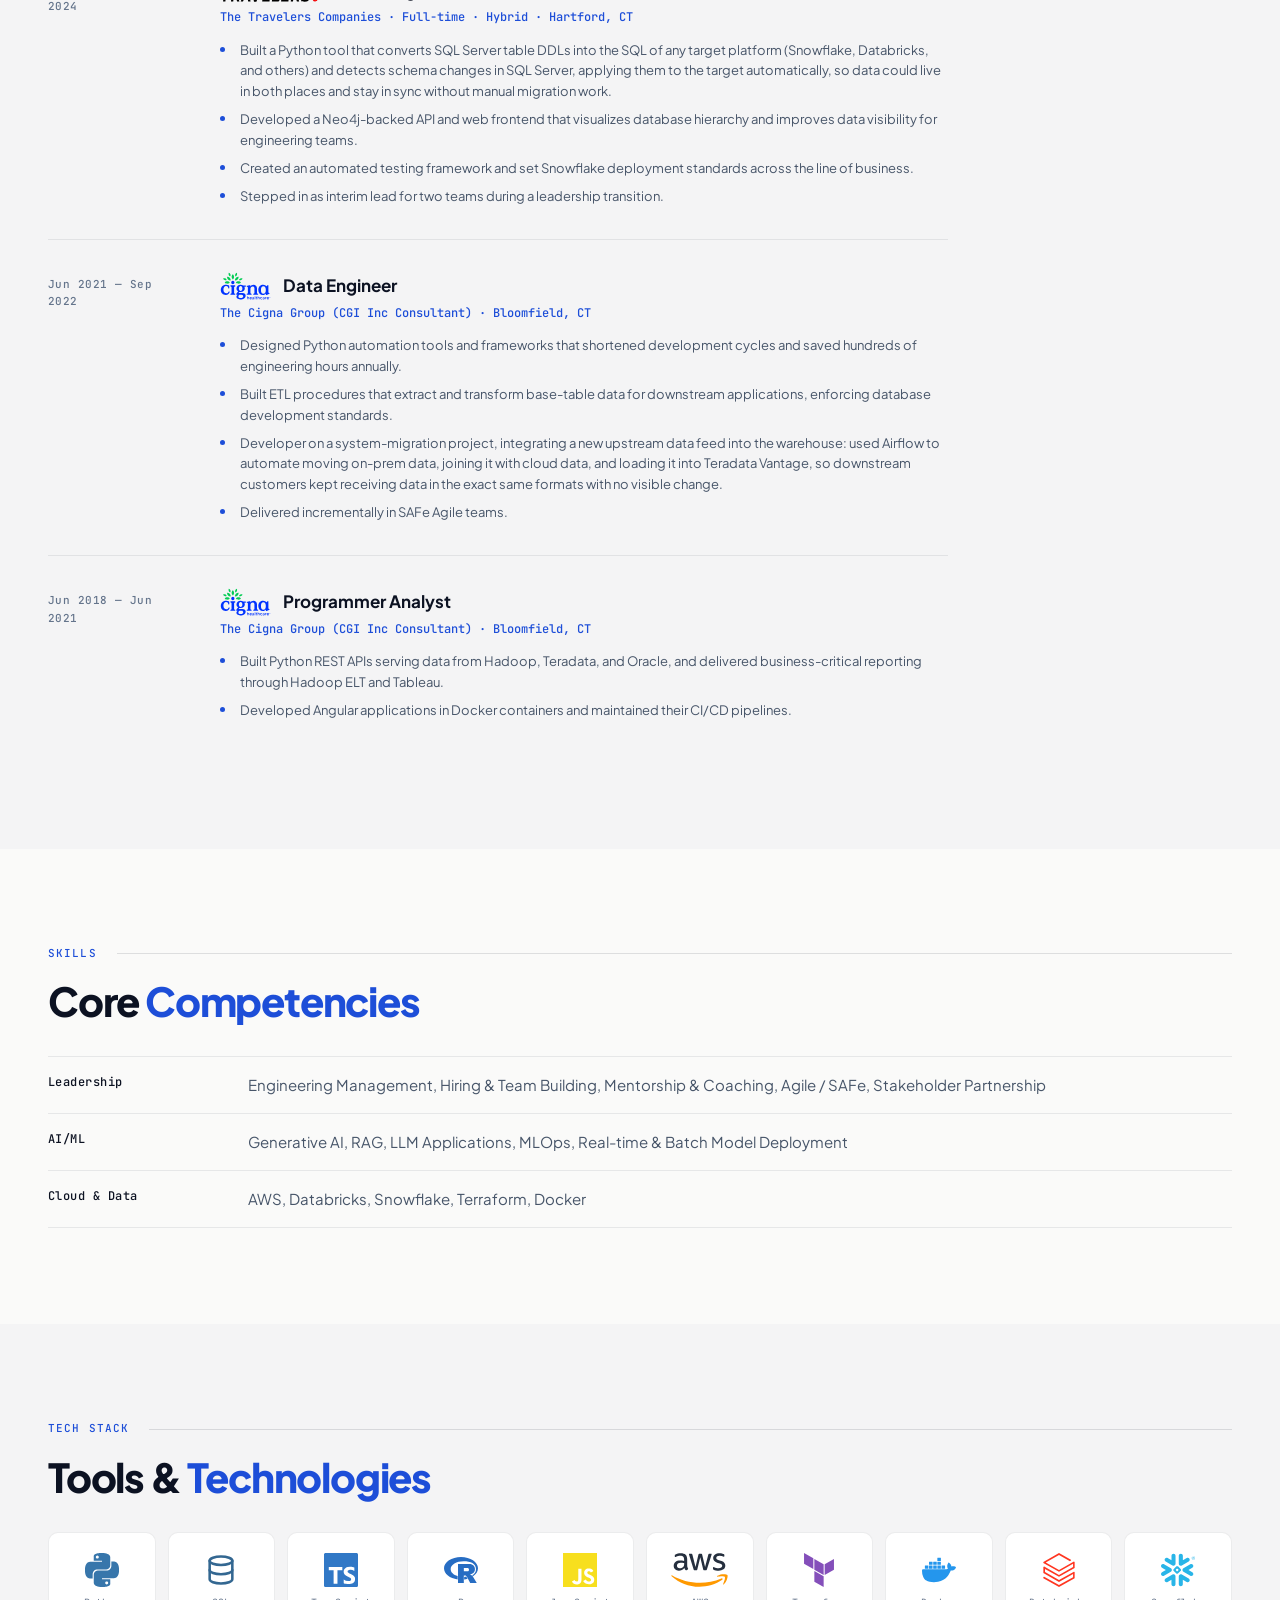
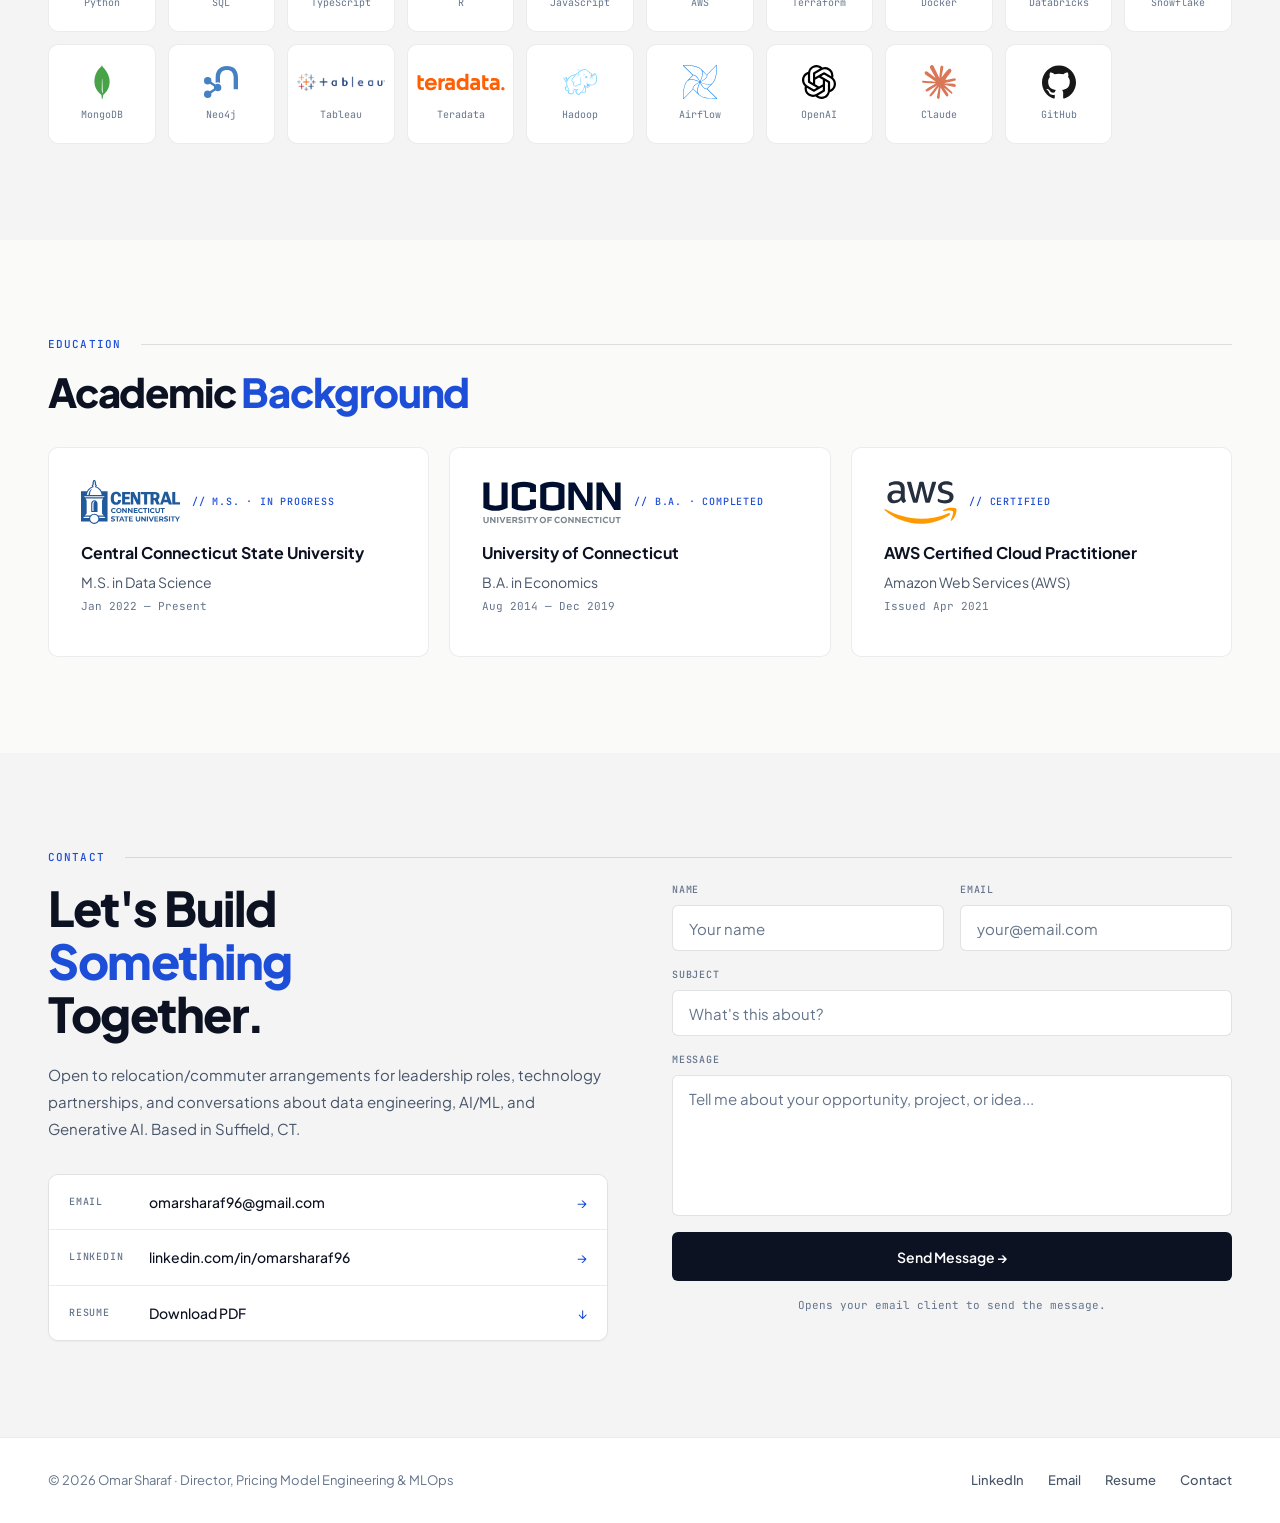
==== commit 7eabd1ab: "Update location to Suffield, CT Co-Authored-By: Claude Sonnet 5.5 <noreply@anthropic.com>" ====
--- a/index.html
+++ b/index.html
@@ -99,7 +99,7 @@
       </div>
       <p class="hero-role">
         Director, Pricing Model Engineering &amp; MLOps<br>
-        Open to relocation/commuter arrangements · Based in Hartford, CT
+        Open to relocation/commuter arrangements · Based in Suffield, CT
       </p>
       <p class="hero-bio">
         <span data-years-since="2018-06">8</span>+ years in data engineering and AI/ML — taking actuarial and data science pricing models into
@@ -450,7 +450,7 @@
           Together.
         </h2>
         <p class="contact-intro">
-          Open to relocation/commuter arrangements for leadership roles, technology partnerships, and conversations about data engineering, AI/ML, and Generative AI. Based in Hartford, CT.
+          Open to relocation/commuter arrangements for leadership roles, technology partnerships, and conversations about data engineering, AI/ML, and Generative AI. Based in Suffield, CT.
         </p>
 
         <div class="clink-list">
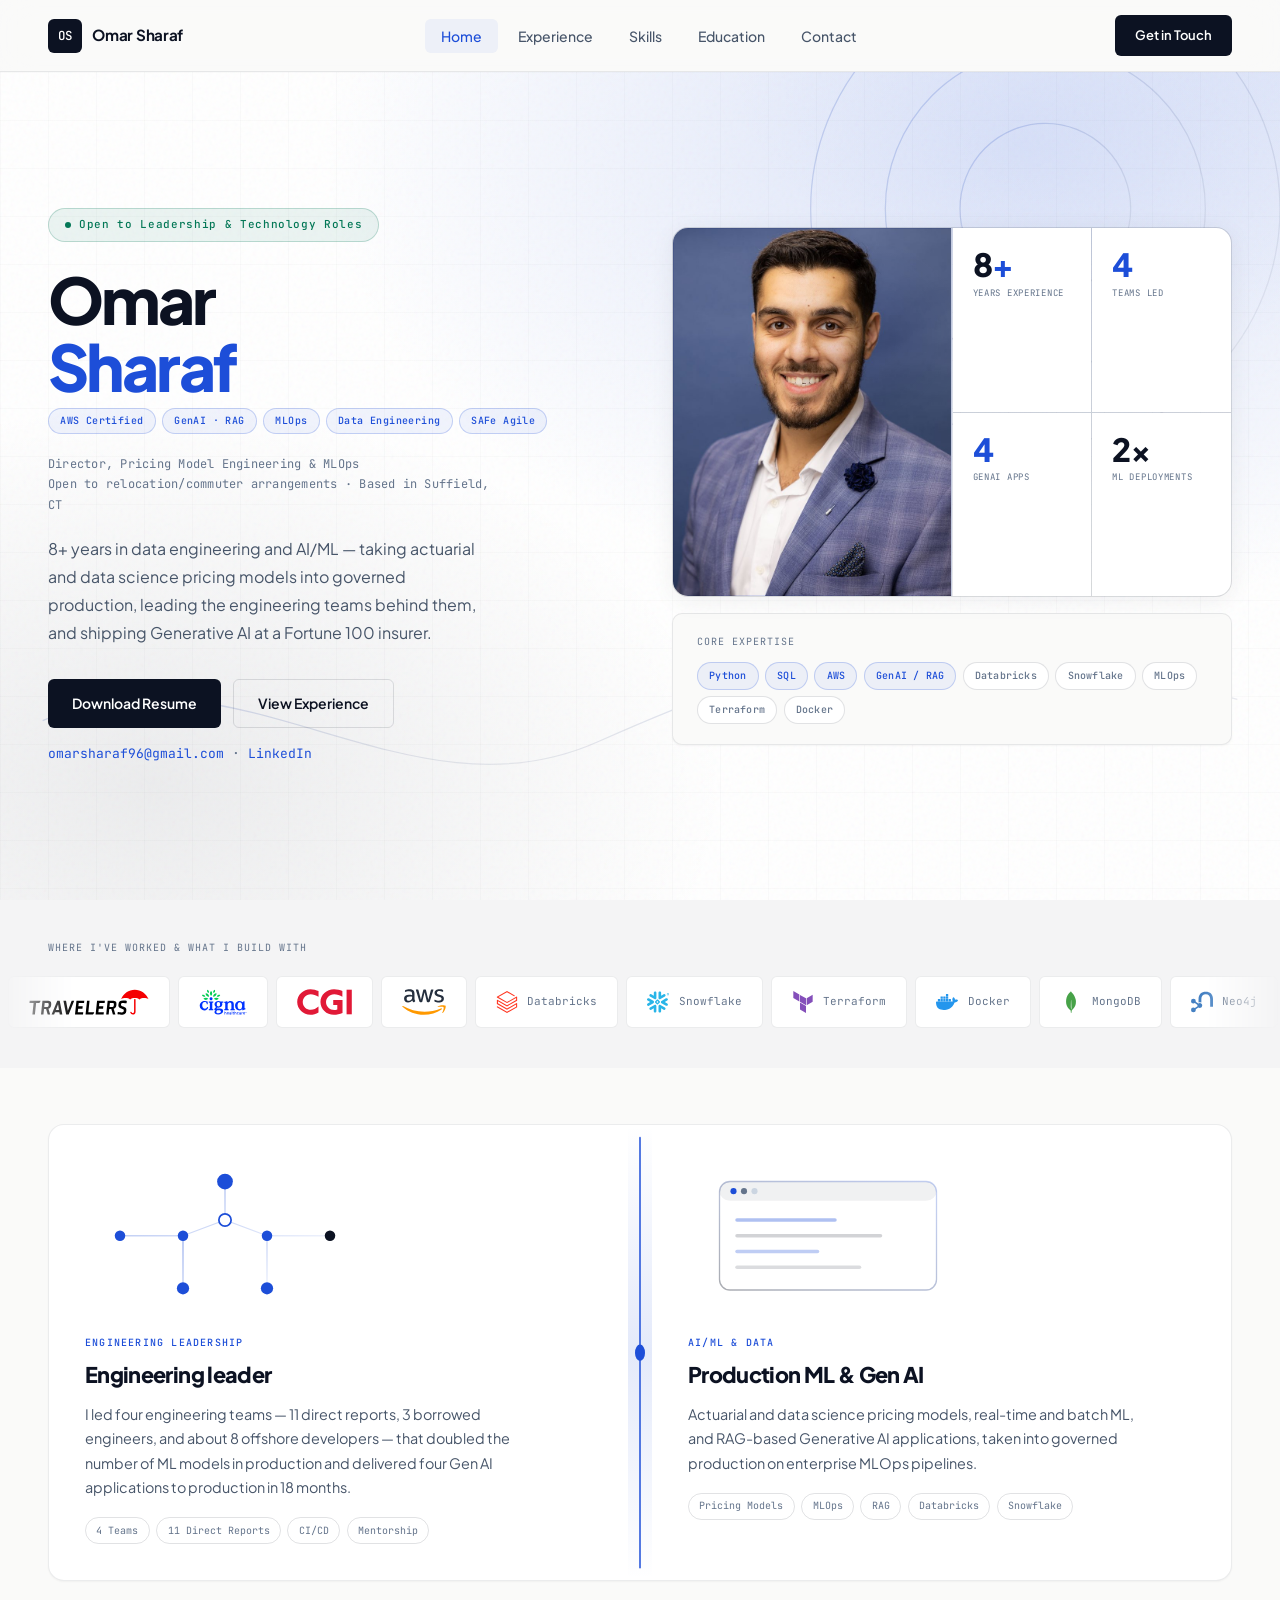
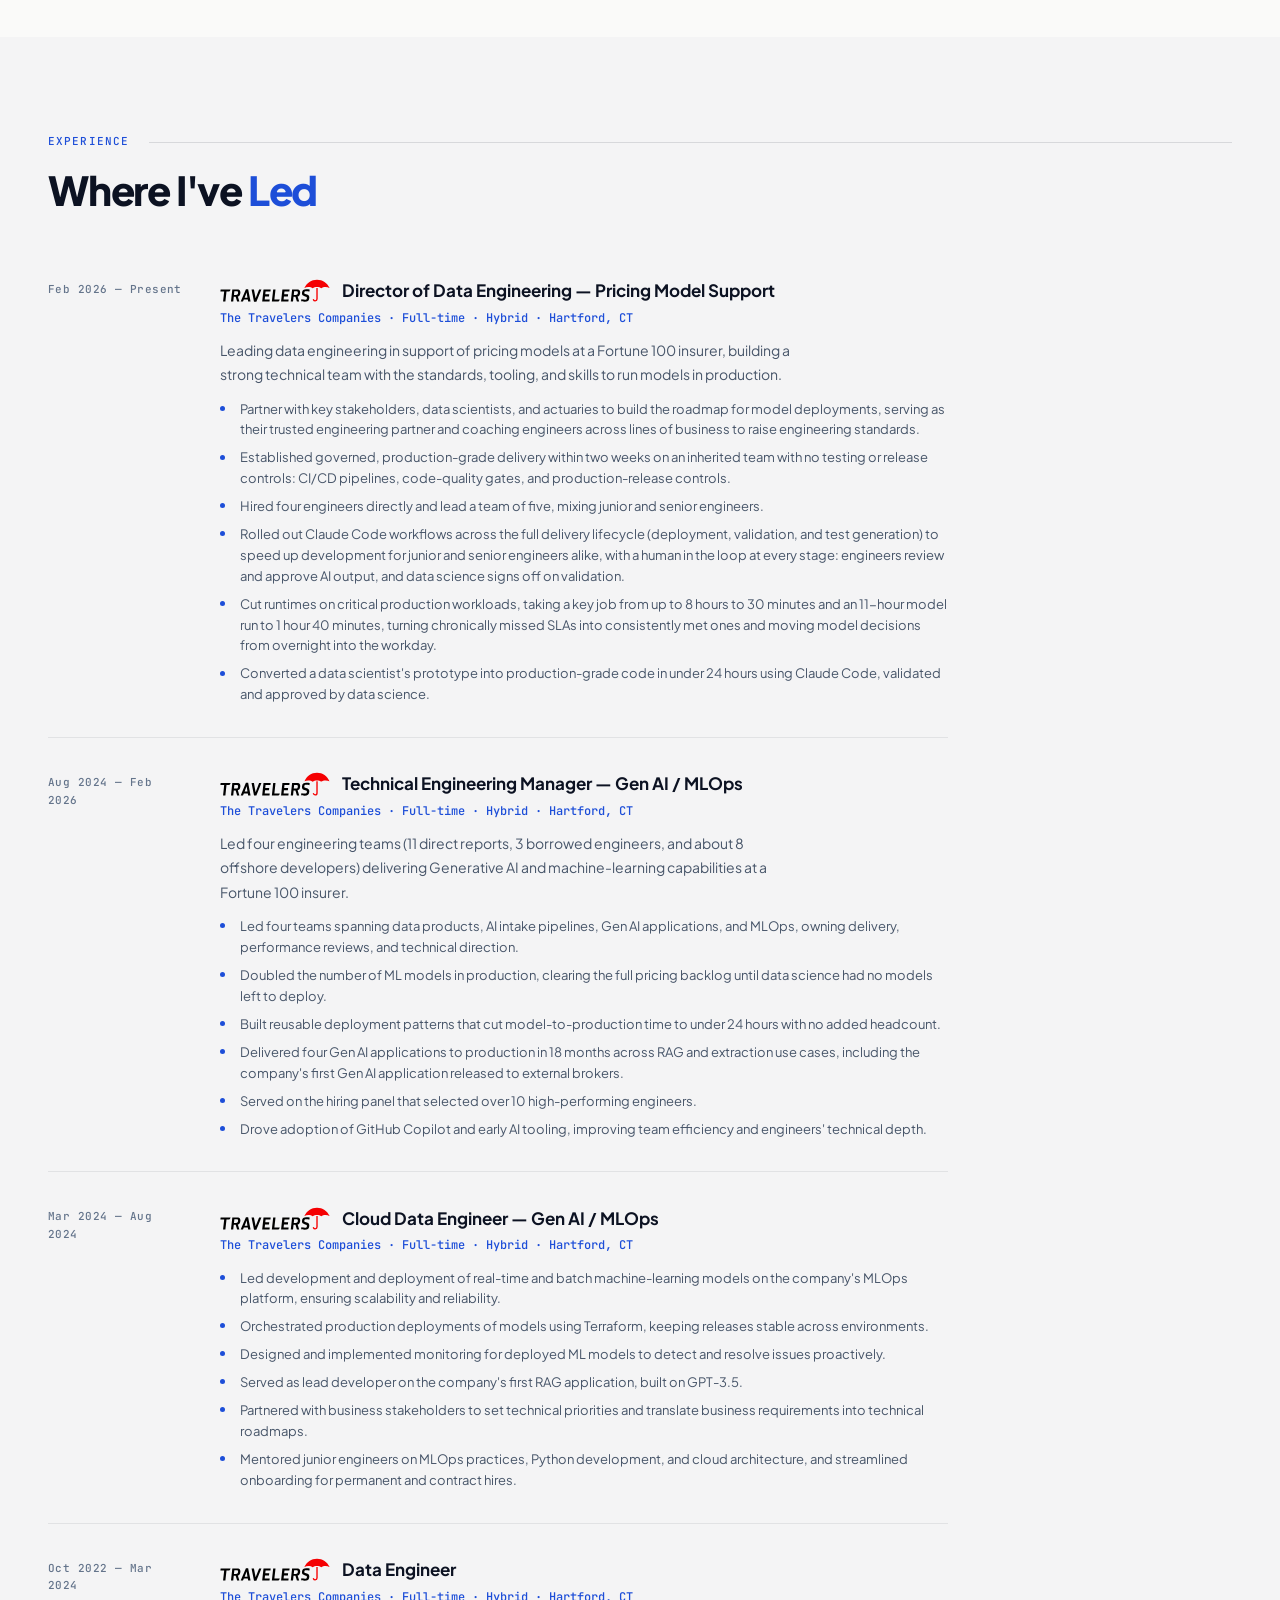
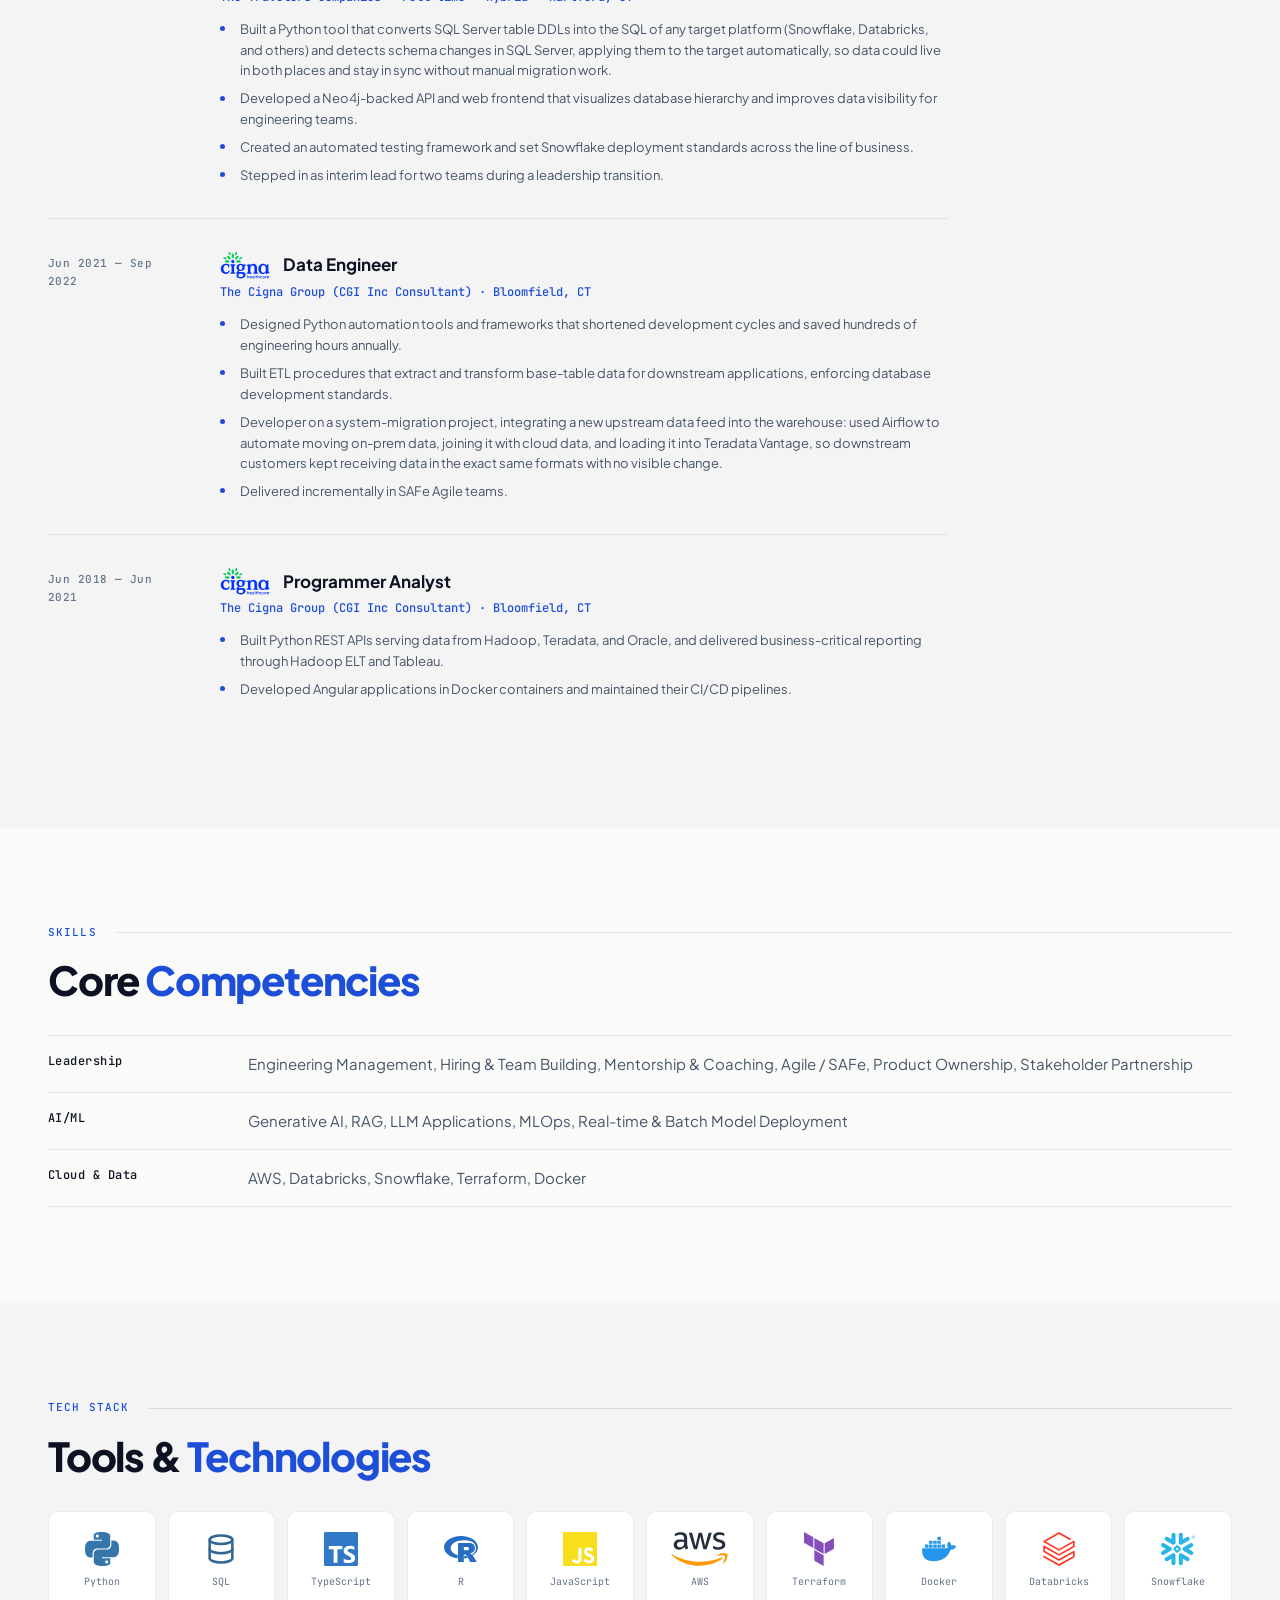
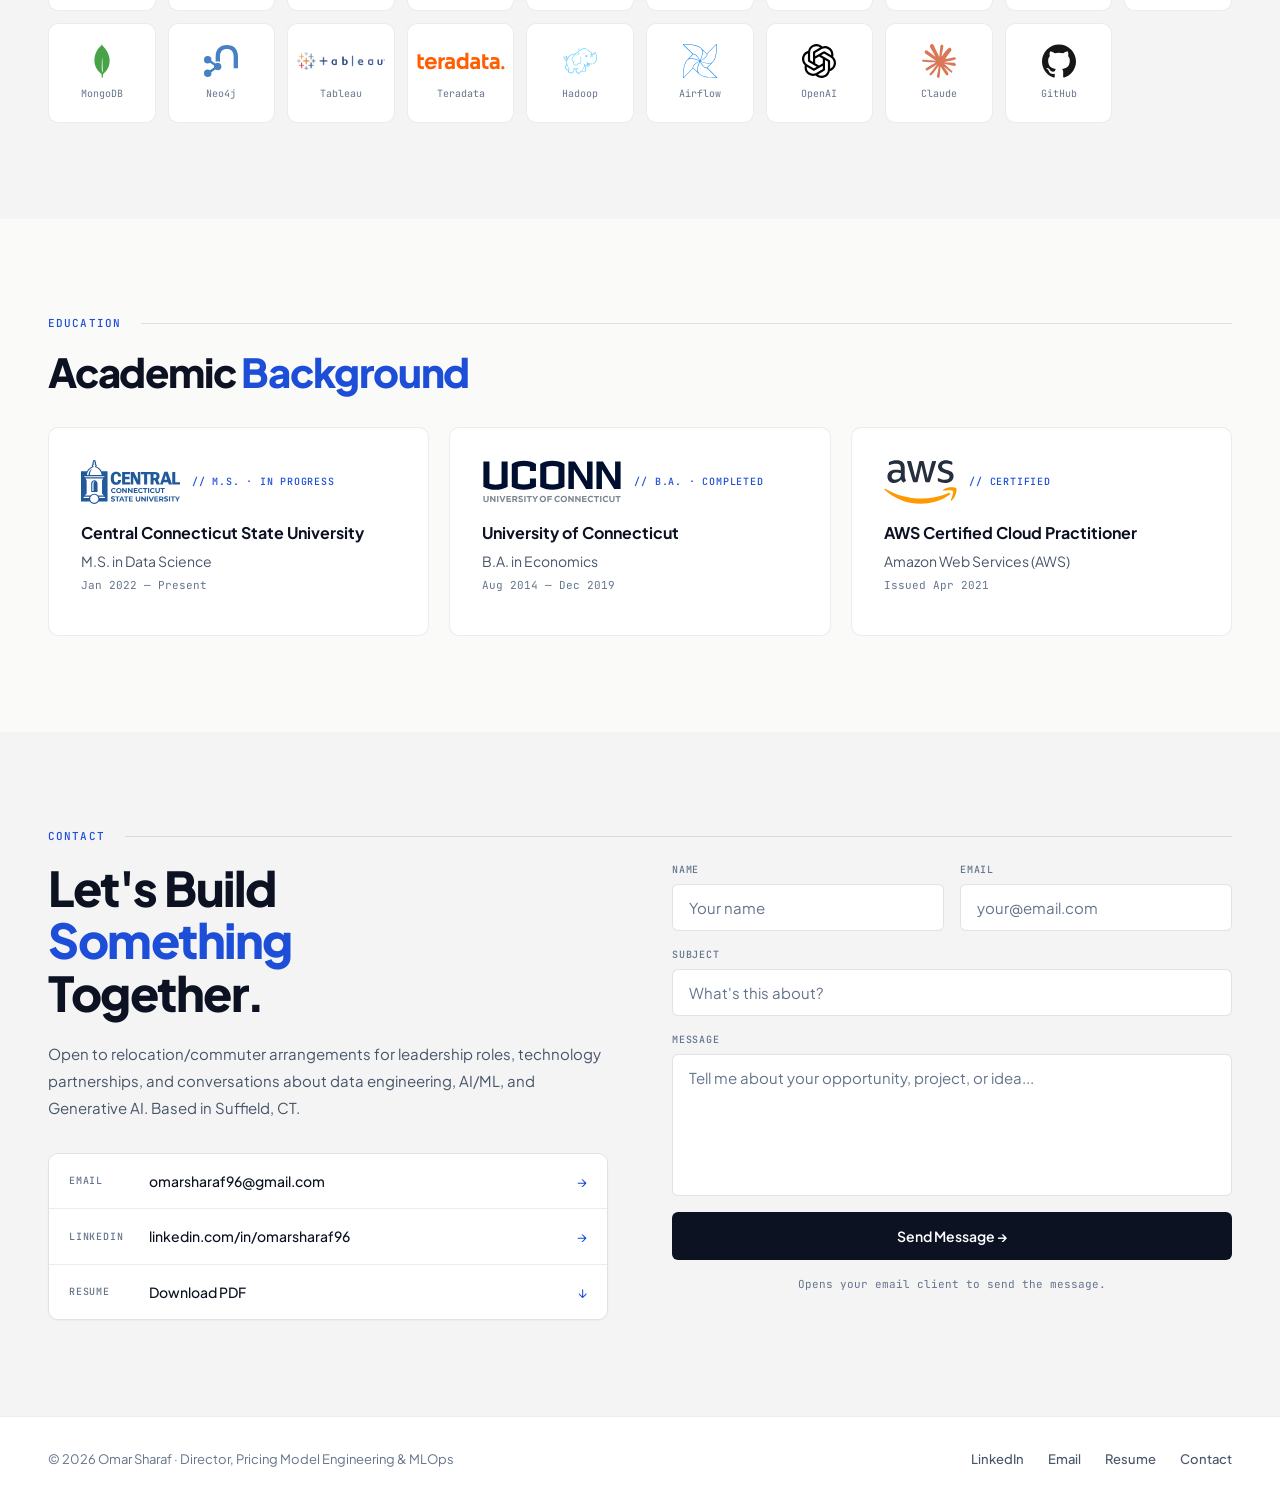
==== commit b9cb3c00: "Restore Product Ownership skill; Terraform-only deployment bullet Co-Authored-By: Claude Sonnet 5.5 " ====
--- a/index.html
+++ b/index.html
@@ -305,7 +305,7 @@
           <div class="tl-co">The Travelers Companies · Full-time · Hybrid · Hartford, CT</div>
           <ul class="tl-bullets">
             <li>Led development and deployment of real-time and batch machine-learning models on the company&#x27;s MLOps platform, ensuring scalability and reliability.</li>
-            <li>Orchestrated production deployments of models using Terraform and Airflow, keeping releases stable across environments.</li>
+            <li>Orchestrated production deployments of models using Terraform, keeping releases stable across environments.</li>
             <li>Designed and implemented monitoring for deployed ML models to detect and resolve issues proactively.</li>
             <li>Served as lead developer on the company&#x27;s first RAG application, built on GPT-3.5.</li>
             <li>Partnered with business stakeholders to set technical priorities and translate business requirements into technical roadmaps.</li>
@@ -371,7 +371,7 @@
     <div class="sec-head reveal"><span class="sec-tag">Skills</span><div class="sec-line"></div></div>
     <h2 class="sec-title reveal">Core <span class="pop">Competencies</span></h2>
     <dl class="skill-list reveal">
-      <div class="skill-line"><dt>Leadership</dt><dd>Engineering Management, Hiring &amp; Team Building, Mentorship &amp; Coaching, Agile / SAFe, Stakeholder Partnership</dd></div>
+      <div class="skill-line"><dt>Leadership</dt><dd>Engineering Management, Hiring &amp; Team Building, Mentorship &amp; Coaching, Agile / SAFe, Product Ownership, Stakeholder Partnership</dd></div>
       <div class="skill-line"><dt>AI/ML</dt><dd>Generative AI, RAG, LLM Applications, MLOps, Real-time &amp; Batch Model Deployment</dd></div>
       <div class="skill-line"><dt>Cloud &amp; Data</dt><dd>AWS, Databricks, Snowflake, Terraform, Docker</dd></div>
     </dl>
